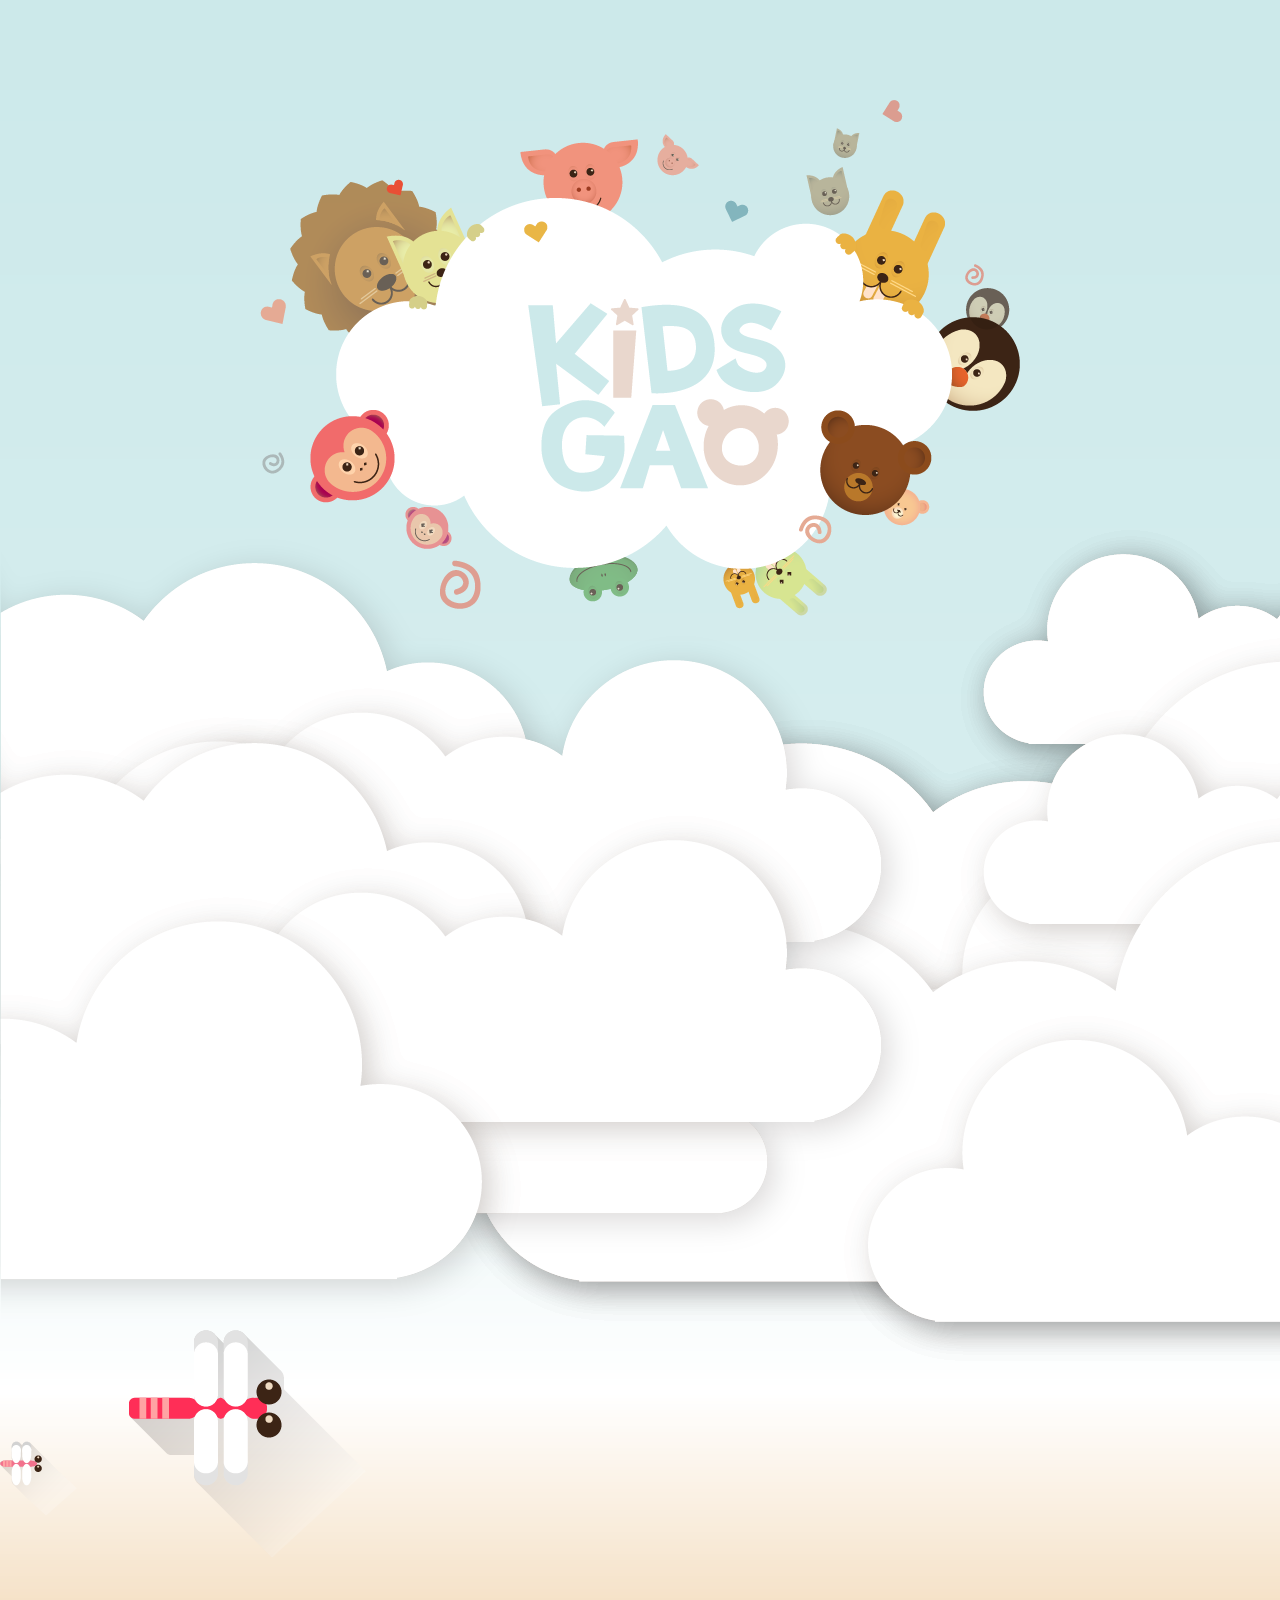
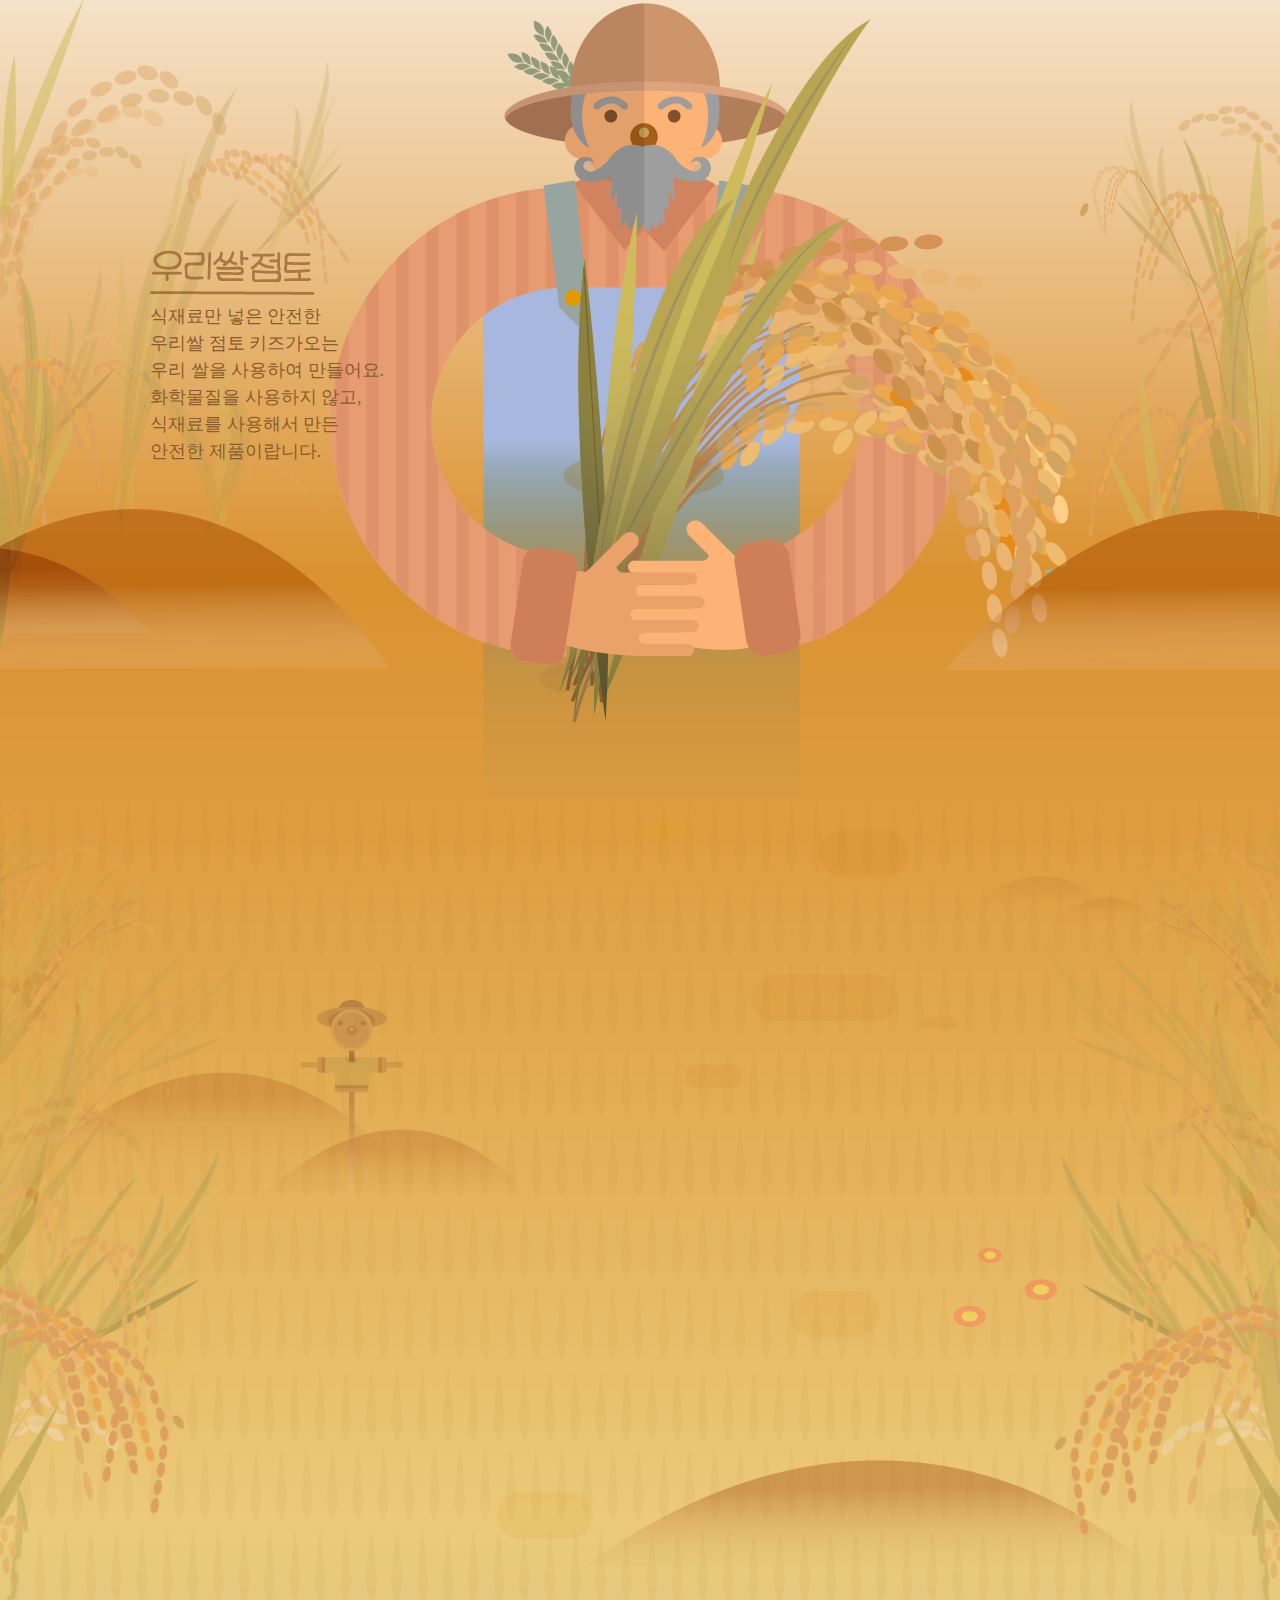
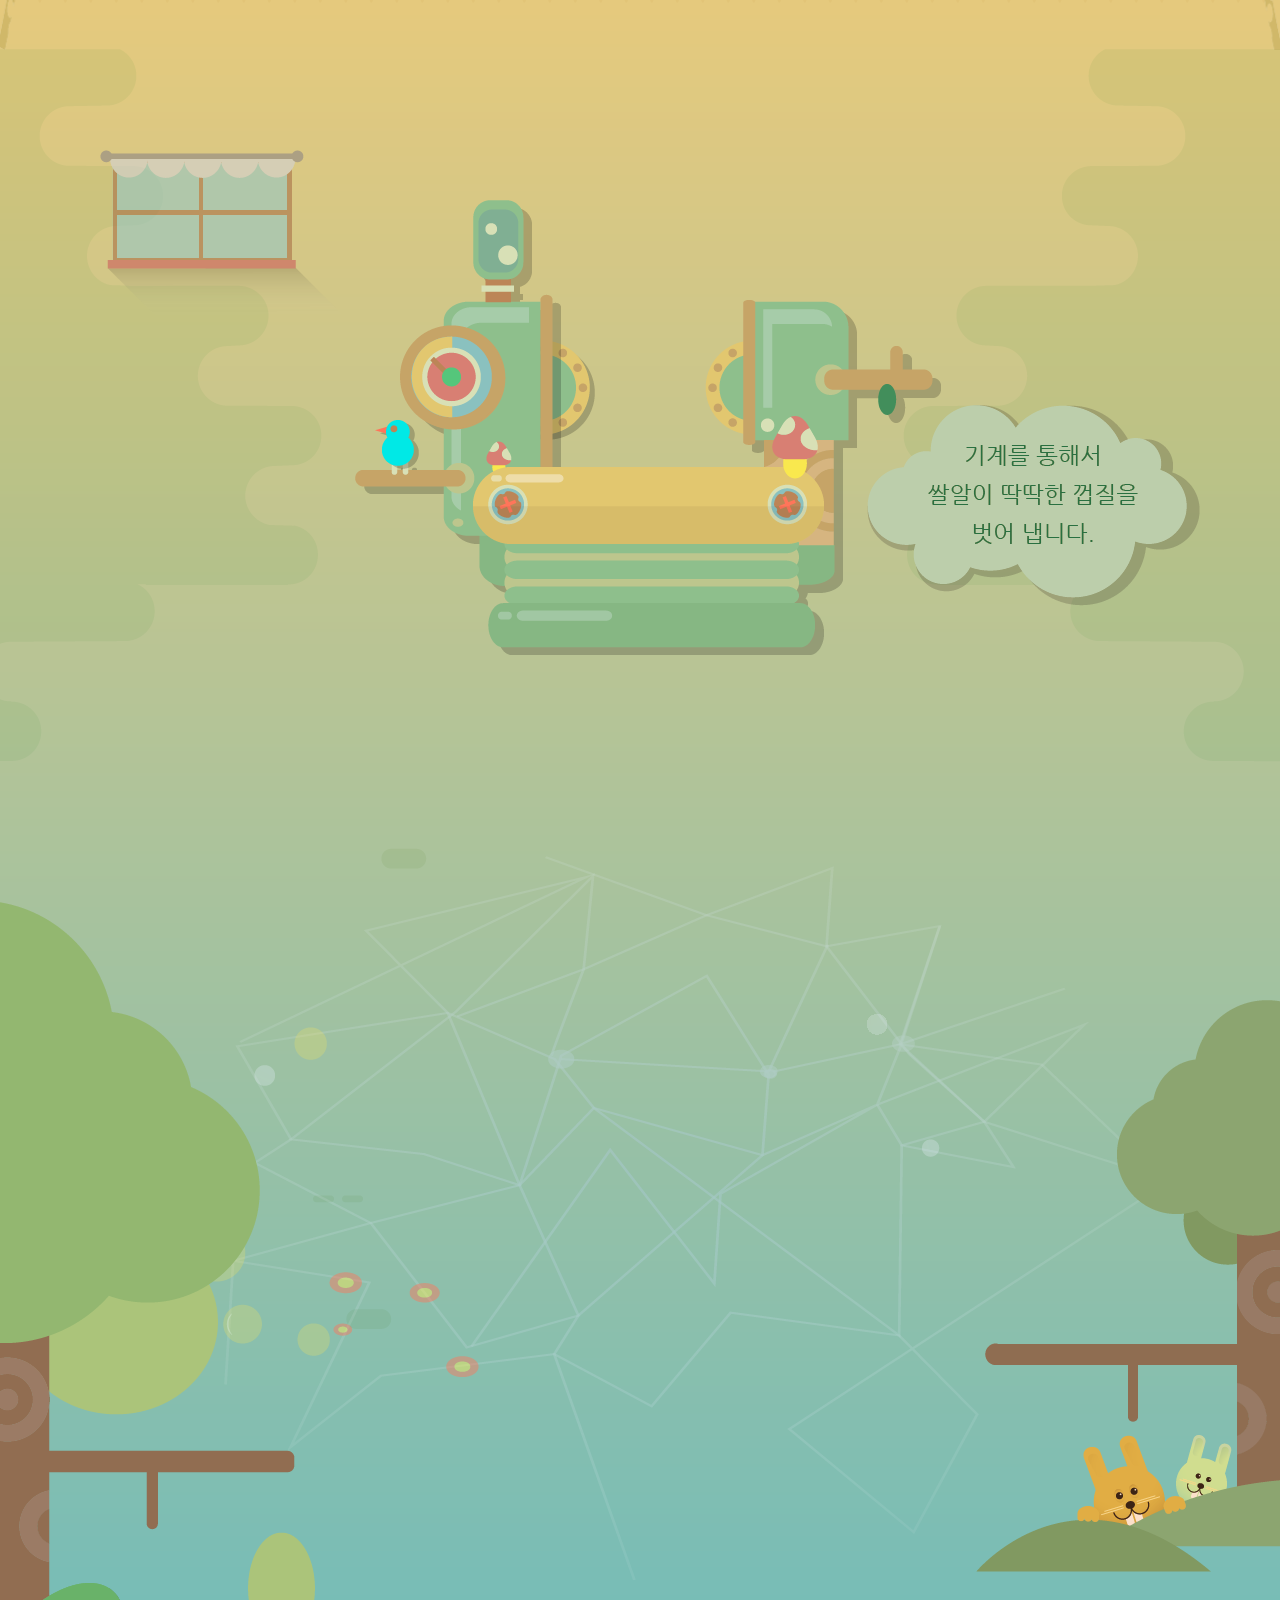
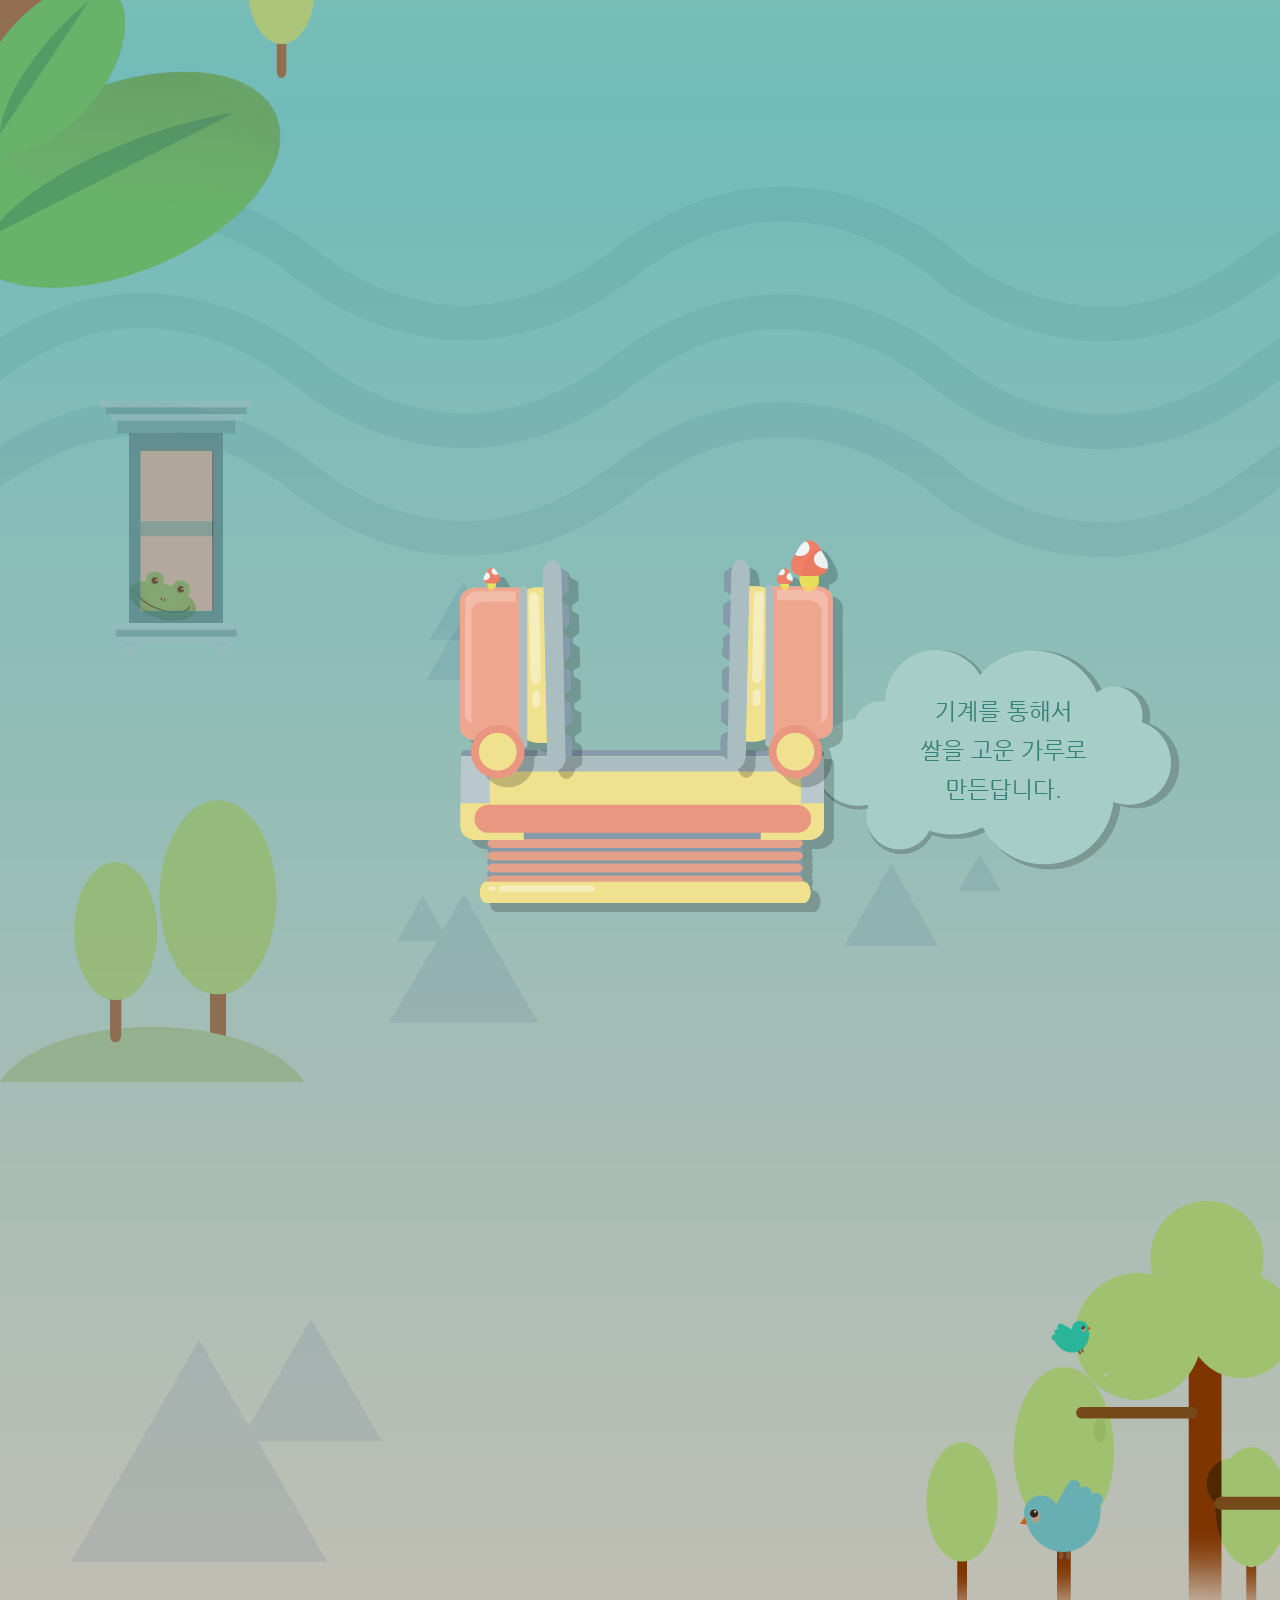
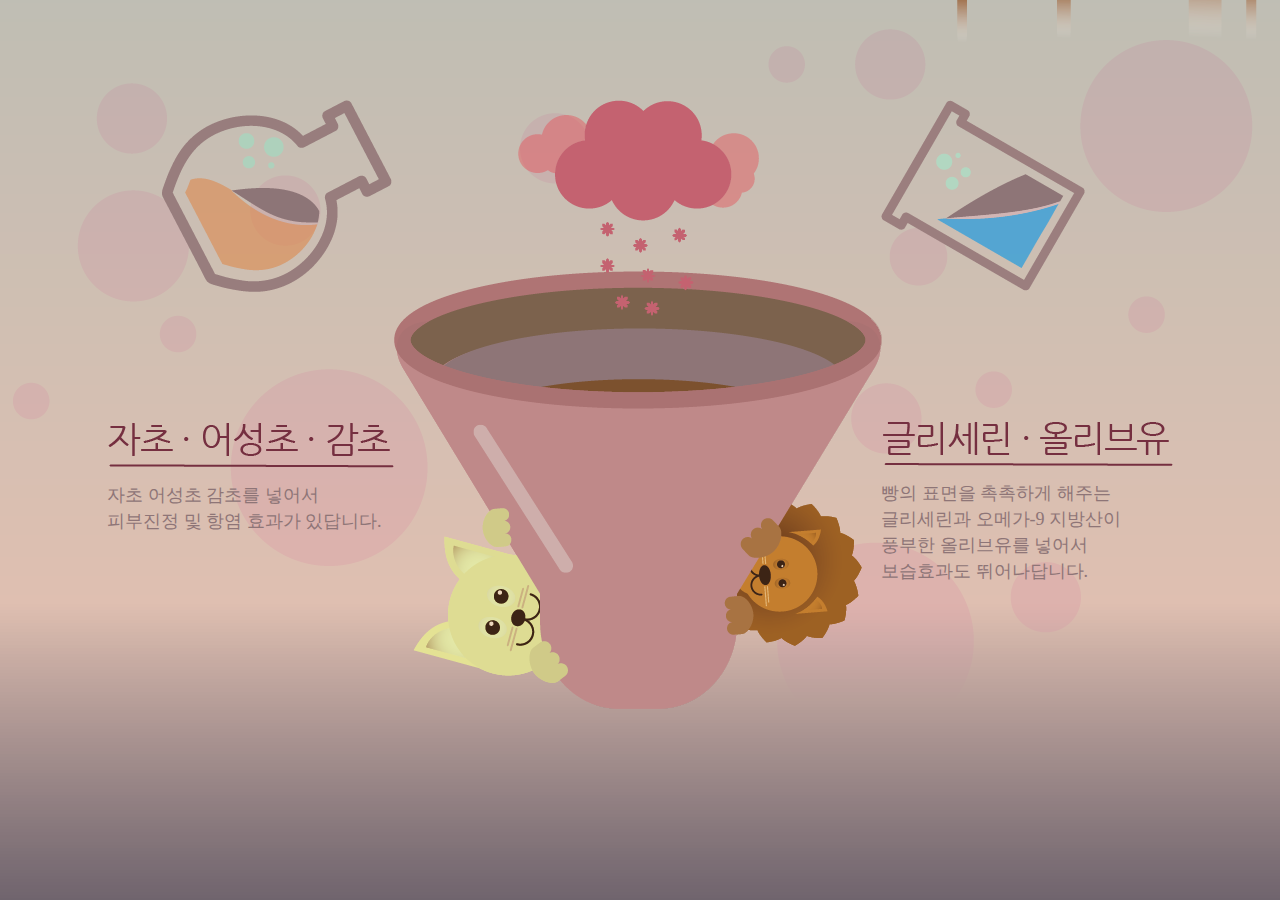
==== KIDSGAO/index.html @ 912b90c6 "science" ====
<!DOCTYPE html>
<html lang="en">
<head>
    <meta charset="UTF-8">
    <meta http-equiv="X-UA-Compatible" content="IE=edge">
    <meta name="viewport" content="width=device-width, initial-scale=1.0">
    <meta name="description" content="우리쌀 점토로 만든 키즈가오 웹 사이트 소개">
    <meta name="keywords" content="키즈가오, 점토, 장난감">
    <meta name="author" content="권예진">
    <title>키즈가오</title>
    <link rel="stylesheet" href="style.css">
</head>
<body>
    <header id="intro">
        <div id="introWrap">    <!--로고와 동물 이미지를 introWrap 서랍으로 묶지 않으면, 로고를 아래로 내려달라는 등의 수정 사항을 할 때 요소들의 위치를 하나하나 조정해야 하는 번거러움이 있음-->
            <div id="logo"></div>
            <div id="lion"></div>
            <div id="rabbit"></div>
            <div id="bear"></div>
            <div id="monkey"></div>
        </div>
        <div id="cloudWrap">
            <div id="cloud1"></div>
            <div id="cloud2"></div>
            <div id="dragonfly"></div>
        </div>
    </header>

    <div id="farm">
        <div id="farm1">
            <div id="leftrice1"></div>
            <div id="farmer"></div>
            <div id="rightrice1"></div>
            <div id="farmspeechWrap">
                <!--
                    이미지는 정보성 이미지와 장식용 이미지로 구분됨
                    웹 접근성을 고려하여 정보성 이미지를 시각장애인에게 전달하려면 img 태그를 사용해야 함
                    (장식용 이미지는 보통 웹 사이트를 꾸미기 위해 사용하므로 background-image 속성 사용)
                    '우리쌀 점토' 이미지는 정보성 이미지이므로 img 태그 사용
                -->
                <img src="./img/farm/farm1/farmspeech.png" alt="우리쌀 점토">
                <p>
                    식재료만 넣은 안전한 <br>
                    우리쌀 점토 키즈가오는 <br>
                    우리 쌀을 사용하여 만들어요. <br>
                    화학물질을 사용하지 않고, <br>
                    식재료를 사용해서 만든 <br>
                    안전한 제품이랍니다.
                </p>
            </div>
        </div>
        <div id="farm2">
            <div id="leftrice2"></div>
            <div id="scarecrow"></div>
            <div id="rightrice2"></div>
        </div>
        <div id="farm3">
            <div id="window"></div>
            <div id="machineWrap">
                <div id="machine1"></div>
                <div id="sawshadow"></div>
                <div id="saw1"></div>
                <div id="saw2"></div>
                <div id="machinebird"></div>
                <div id="second"></div>
            </div>
            <img src="./img/farm/farm3/farm3bubble.png" alt="기계를 통해서 쌀알이 딱딱한 껍질을 벗어 냅니다.">
        </div>
    </div>

    <div id="forest">
        <div id="forest1">
            <div id="lefttree"></div>
            <div id="treeWrap">
                <div id="righttree"></div>
                <div id="rabbit1"></div>
                <div id="rabbit2"></div>
            </div>
        </div>
        <div id="forest2">
            <div id="frog"></div>
            <div id="machineWrap2">
                <div id="machinebottom"></div>
                <div id="machineleft"></div>
                <div id="machineright"></div>
            </div>
            <img src="./img/forest/forest2/forestbubble.png" alt="기계를 통해서 쌀을 고운 가루로 만든답니다.">
            <div id="forest2tree"></div>
        </div>
        <div id="forest3">
            <div id="forest3Wrap">
                <div id="forest3tree"></div>
                <div id="smallbird"></div>
                <div id="bigbird"></div>
            </div>
        </div>
    </div>

    <div id="science">
        <div id="scienceWrap">
            <div id="leftWrap">
                <div id="gly"></div>
                <img src="./img/science/leftTitle.png" alt="자초, 어성초, 감초">
                <p>
                    자초 어성초 감초를 넣어서 <br>
                    피부진정 및 항염 효과가 있답니다.
                </p>
            </div>
            <div id="centerWrap">
                <div id="grape"></div>
                <div id="hopperback"></div>
                <div id="hopperfront"></div>
            </div>
            <div id="rightWrap">
                <div id="water"></div>
                <img src="./img/science/rightTitle.png" alt="글리세린, 올리브유">
                <p>
                    빵의 표면을 촉촉하게 해주는 <br>
                    글리세린과 오메가-9 지방산이 <br>
                    풍부한 올리브유를 넣어서 <br>
                    보습효과도 뛰어나답니다.
                </p>
            </div>
        </div>
    </div>

    <div id="oneday">
        <div id="night1"></div>
        <div id="night2"></div>
        <div id="morning"></div>
    </div>

    <div id="kitchen"></div>

    <div id="color">
        <div id="color1"></div>
        <div id="color2"></div>
        <div id="color3"></div>
    </div>
</body>
</html>
---- KIDSGAO/style.css ----
/********************
*** Default ***
*******************/

/* <html>, <body>, <hn>, <p> 태그는 margin과 padding 속성이 기본값으로 적용된 상태이므로 속성값을 0으로 초기화하는 작업을 해야 함 */
/* <html>, <body>, <hn>, <p> 태그 안에 있는 margin과 padding 속성을 초기화 */
html, body, h1, h2, h3, h4, h5, h6, p {
    margin: 0;
    padding: 0;
}

/* 콘텐츠를 브라우저 창 밖에 배치하면 브라우저에 가로 스크롤이 생기기 때문에,
    브라우저 영역을 벗어난 콘텐츠를 감추고 가로 스크롤도 나타나지 않게 하려면 <body> 태그에 overflow-x: hidden;을 꼭 입력해야 함. */
/* 브라우저 x축을 벗어나는 모든 요소를 감추기 위해 overflow-x: hidden을 적용 */
body {
    overflow-x:hidden; /* 브라우저 창의 너비를 벗어나는 모든 콘텐츠 감춤 */
}

/* <button> 태그의 CSS 기본 속성값은 검은색 테두리와 회색 배경이므로,
     테두리를 제거하는 border: none;과 배경색을 투명하게 하는 background-color: transparent;을 적용 */
/* <button> 태그의 CSS 속성을 초기화 */
button {
    border: none;
    background-color: transparent;
}

/********************
*** Intro ***
*******************/
#intro{
    width:100%;
    height:1600px;  /* intro_bg.png의 높이가 1600px임 */
    background-image:url(./img/intro/intro_bg.png);
}

#intro #introWrap{
    /* 1. x축 중앙 정렬 작업을 할 때 사용되는 left 속성을 사용하기 위해
       2. 로고와 동물 이미지를 안전하게 배치하기 위해 (로고와 동물 이미지에 absolute 속성을 사용하려면 부모에 relative 속성값을 입력하는 것이 좋음)
       position:relative 속성 사용 */
    position:relative;  /*introWrap 서랍장을 2차원과 3차원 특징으로 변경 */

    /* logo.png의 width와 height 사용 */
    width:760px;
    height:516px;

    /* x축 중앙 정렬 */
    left:50%;   /*introWrap 서랍장 왼쪽면이 50% 지점으로 이동 */
    margin-left:-380px; /* introWrap 서랍장의 width:760px의 절반 값인 380px을 음수로 적용 (왼쪽으로 380px 이동) */
    
    /* introWrap 서랍장을 아래로 내림 */
    top:100px;  /* 마진 병합이 일어나지 않도록 하되, 다른 콘텐츠의 위치에도 영향을 끼치지 않으면서, introWrap 서랍장만 아래로 옮길 수 있음 */
                /* top 속성은 3차원 특징을 가진 position의 속성값인 relative, absolute, fixed에서만 사용 가능 */
        /* margin-top 속성을 사용하면 마진 병합 현상이 발생하여, intro의 배경이 아닌, 흰색 배경이 보이게 됨 */
        /* padding-top 속성을 사용하면 introWrap 서랍장이 아래로 내려오긴 하지만, intro 공간의 높이가 1600px + 100px = 1700px로 바뀜 */
}

/* 로고와 동물 이미지는 absolute 속성값을 사용하여 z-index 속성 적용 예정 */
/* absolute 속성을 안전하게 사용하려면 부모에 relative 속성값을 입력하는 것이 좋음 */
#intro #introWrap #logo{
    position:absolute;
    width:760px;
    height:516px;
    background-image:url(./img/intro/logo.png);
    z-index:100;
}
#intro #introWrap #lion{
    position:absolute;
    width:161px;
    height:161px;
    background-image:url(./img/intro/lion.png);
    margin:80px 0px 0px 30px;
}
#intro #introWrap #rabbit{
    position:absolute;
    width:105px;
    height:129px;
    background-image:url(./img/intro/rabbit.png);
    margin:90px 0px 0px 580px;
}
#intro #introWrap #bear{
    position:absolute;
    width:112px;
    height:105px;
    background-image:url(./img/intro/bear.png);
    margin:310px 0px 0px 560px;
    z-index:200;
}
#intro #introWrap #monkey{
    position:absolute;
    width:85px;
    height:93px;
    background-image:url(./img/intro/monkey.png);
    margin:310px 0px 0px 50px;
    z-index:200;
}

#intro #cloudWap{
    position:relative;
    width:100%;
    height:1050px;
}
#intro #cloudWrap #cloud1{  /* 왼쪽 끝 정렬 방법 : absolute, left:0 */
    position:absolute;
    width:934px;
    height:816px;
    background-image:url(./img/intro/cloud1.png);
    left:0;
    z-index:2;
}
#intro #cloudWrap #cloud2{  /* 오른쪽 끝 정렬 방법 : absolute, right:0 */
    position:absolute;
    width:843px;
    height:858px;
    background-image:url(./img/intro/cloud2.png);
    right:0;
    z-index:1;
}
#intro #cloudWrap #dragonfly{
    position:absolute;
    width:366px;
    height:228px;
    background-image:url(./img/intro/dragonfly.png);
    top:1330px;
}

/********************
*** Farm ***
*******************/
#farm #farm1{
    position:relative;
    width:100%;
    height:800px;
    background-image:url(./img/farm/farm1/farm1_bg.png);
}
#farm #farm1 #leftrice1{
    position:absolute;
    width:390px;
    height:670px;
    background-image:url(./img/farm/farm1/leftrice.png);
    left:0;
}
#farm #farm1 #farmer{
    position:absolute;
    width:747px;
    height:1078px;
    background-image:url(./img/farm/farm1/farmer.png);
    left:50%;
    margin-left:-310px;
}
#farm #farm1 #rightrice1{
    position:absolute;
    width:335px;
    height:570px;
    background-image:url(./img/farm/farm1/rightrice.png);
    right:0;
    margin-top:100px;
}
#farm #farm1 #farmspeechWrap{
    position:relative;
    top:250px;
    left:150px;
    color:#895C2F;
    font-size:18px;
    line-height:27px;
}

#farm #farm2{
    position:relative;
    width:100%;
    height:850px;
    background-image:url(./img/farm/farm2/farm2_bg.png);
}
#farm #farm2 #leftrice2{
    position:absolute;
    width:250px;
    height:850px;
    background-image:url(./img/farm/farm2/leftrice2.png);
    left:0;
}
#farm #farm2 #scarecrow{
    position:absolute;
    width:103px;
    height:206px;
    background-image:url(./img/farm/farm2/scarecrow.png);
    margin:200px 0px 0px 300px;
}
#farm #farm2 #rightrice2{
    position:absolute;
    width:236px;
    height:850px;
    background-image:url(./img/farm/farm2/rightrice2.png);
    right:0px;
}

#farm #farm3{
    position:relative;
    width:100%;
    height:850px;
    background-image:url(./img/farm/farm3/farm3_bg.png);
}
#farm #farm3 #window{
    position:absolute;
    width:247px;
    height:169px;
    background-image:url(./img/farm/farm3/window.png);
    margin:100px 0px 0px 100px;
}
#farm #farm3 #machineWrap{
    position:relative;
    width:600px;
    height:455px;
    top:150px;
    left:50%;
    margin-left:-285px;
}
#farm #farm3 #machineWrap #machine1{
    position:absolute;
    width:586px;
    height:455px;
    background-image:url(./img/farm/farm3/machine1.png);
    z-index:900;
}
#farm #farm3 #machineWrap #sawshadow{
    position:absolute;
    width:95px;
    height:95px;
    background-image:url(./img/farm/farm3/sawshadow.png);
    margin:145px 0px 0px 145px;
}
#farm #farm3 #machineWrap #saw1, #saw2{
    position:absolute;
    width:95px;
    height:95px;
    background-image:url(./img/farm/farm3/saw.png);
}
#farm #farm3 #machineWrap #saw1{
    margin:140px 0px 0px 140px;
}
#farm #farm3 #machineWrap #saw2{
    margin:140px 0px 0px 350px;
}
#farm #farm3 #machineWrap #second{
    position:absolute;
    width:103px;
    height:104px;
    background-image:url(./img/farm/farm3/second.png);
    margin:125px 0px 0px 45px;
    z-index:999;
}
#farm #farm3 #machineWrap #machinebird{
    position:absolute;
    width:44px;
    height:49px;
    background-image:url(./img/farm/farm3/machinebird.png);
    margin:220px 0px 0px 20px;
    z-index:999;
}
#farm #farm3 img{
    position:relative;
    float:right;
    top:-100px;
    margin-right:80px;
}

/********************
*** Forest ***
*******************/
#forest #forest1{
    position:relative;
    width:100%;
    height:1050px;
    background-image:url(./img/forest/forest1/forest1_bg.png);
}
#forest #forest1 #lefttree{
    position:absolute;
    width:332px;
    height:990px;
    background-image:url(./img/forest/forest1/lefttree.png);
    left:0;
}
#forest #forest1 #treeWrap{
    position:relative;
    width:304px;
    height:572px;
    top:100px;
    float:right;
}
#forest #forest1 #treeWrap #righttree{
    position:absolute;
    width:304px;
    height:572px;
    background-image:url(./img/forest/forest1/righttree.png);
    z-index:100;
}
#forest #forest1 #treeWrap #rabbit1{
    position:absolute;
    width:82px;
    height:103px;
    background-image:url(./img/forest/forest1/rabbit1.png);
    margin:435px 0px 0px 107px;
    z-index:50;
}
#forest #forest1 #treeWrap #rabbit2{
    position:absolute;
    width:56px;
    height:75px;
    background-image:url(./img/forest/forest1/rabbit2.png);
    margin:435px 0px 0px 200px;
    z-index:25;
}

#forest #forest2{
    position:relative;
    width:100%;
    height:750px;
    background-image:url(./img/forest/forest2/forest2_bg.png);
}
#forest #forest2 #frog{
    position:absolute;
    width:153px;
    height:257px;
    background-image:url(./img/forest/forest2/frog.png);
    margin:50px 0px 0px 100px;
}
#forest #forest2 #machineWrap2{
    position:relative;
    width:400px;
    height:400px;
    top:180px;
    left:50%;
    margin-left:-180px;
}
#forest #forest2 #machineWrap2 #machinebottom{
    position:absolute;
    width:374px;
    height:162px;
    background-image:url(./img/forest/forest2/machinebottom.png);
    margin-top:220px;
    z-index:200;
}
#forest #forest2 #machineWrap2 #machineleft{
    position:absolute;
    width:123px;
    height:228px;
    background-image:url(./img/forest/forest2/machineleft.png);
    margin-top:30px;
    z-index:300;
}
#forest #forest2 #machineWrap2 #machineright{
    position:absolute;
    width:123px;
    height:248px;
    background-image:url(./img/forest/forest2/machineright.png);
    margin:10px 0px 0px 260px;
    z-index:300;
}
#forest #forest2 img{
    position:relative;
    top:-100px;
    float:right;
    margin-right:100px;
}
#forest #forest2 #forest2tree{
    position:relative;
    width:304px;
    height:282px;
    background-image:url(./img/forest/forest2/forest2tree.png);
    top:50px;
    float:left;
}

#forest #forest3{
    position:relative;
    width:100%;
    height:600px;
    background-image:url(./img/forest/forest3/forest3_bg.png);
}
#forest #forest3 #forest3Wrap{
    position:relative;
    width:354px;
    height:471px;
    top:100px;
    float:right;
}
#forest #forest3 #forest3Wrap #forest3tree{
    position:absolute;
    width:354px;
    height:471px;
    background-image:url(./img/forest/forest3/forest3tree.png);
}
#forest #forest3 #forest3Wrap #smallbird{
    position:absolute;
    width:40px;
    height:35px;
    background-image:url(./img/forest/forest3/bird_sm.png);
    margin:120px 0px 0px 125px;
}
#forest #forest3 #forest3Wrap #bigbird{
    position:absolute;
    width:83px;
    height:80px;
    background-image:url(./img/forest/forest3/bird_big.png);
    margin:280px 0px 0px 94px;
}

/********************
*** Science ***
*******************/
#science{
    position:relative;
    width:100%;
    height:800px;
    background-image:url(./img/science/science_bg.png);
}
#science #scienceWrap{
    position:relative;
    width:1066px;
    height:611px;
    left:50%;
    margin-left:-533px;
}

#science #scienceWrap #leftWrap{
    float:left;
}
#science #scienceWrap #leftWrap #gly{
    width:230px;
    height:192px;
    background-image:url(./img/science/gly.png);
    margin:0px 0px 130px 55px;
}
#science #scienceWrap #leftWrap p{
    color:#8E7577;
    font-size:18px;
    line-height:26px;
    padding-top:10px;
}

#science #scienceWrap #centerWrap{
    float:left; /* 중앙 서랍장을 왼쪽 서랍장 옆에 배치 */
}
#science #scienceWrap #centerWrap #grape{
    position:relative;
    width:241px;
    height:216px;
    background-image:url(./img/science/grape.png);
    left:50%;
    margin-left:-120px;
    z-index:100;
}
#science #scienceWrap #centerWrap #hopperback{
    position:absolute;  /* hopperback 영역이 hopperfront 영역 뒤에 배치되도록 hopperback 영역은 absolute, hopperfront 영역은 relative 속성값 적용 */
    width:488px;
    height:438px;
    background-image:url(./img/science/hopperback.png);
    margin-top:-45px;
}
#science #scienceWrap #centerWrap #hopperfront{
    position:relative;
    width:485px;
    height:390px;
    background-image:url(./img/science/hopperfront.png);
    margin-top:5px;
    margin-left:2px;
}

#science #scienceWrap #rightWrap{
    float:right;
}
#science #scienceWrap #rightWrap #water{
    width:204px;
    height:191px;
    background-image:url(./img/science/water.png);
    margin-bottom:130px;
}
#science #scienceWrap #rightWrap p{
    color:#8E7577;
    font-size:18px;
    line-height:26px;
    padding-top:10px;
}
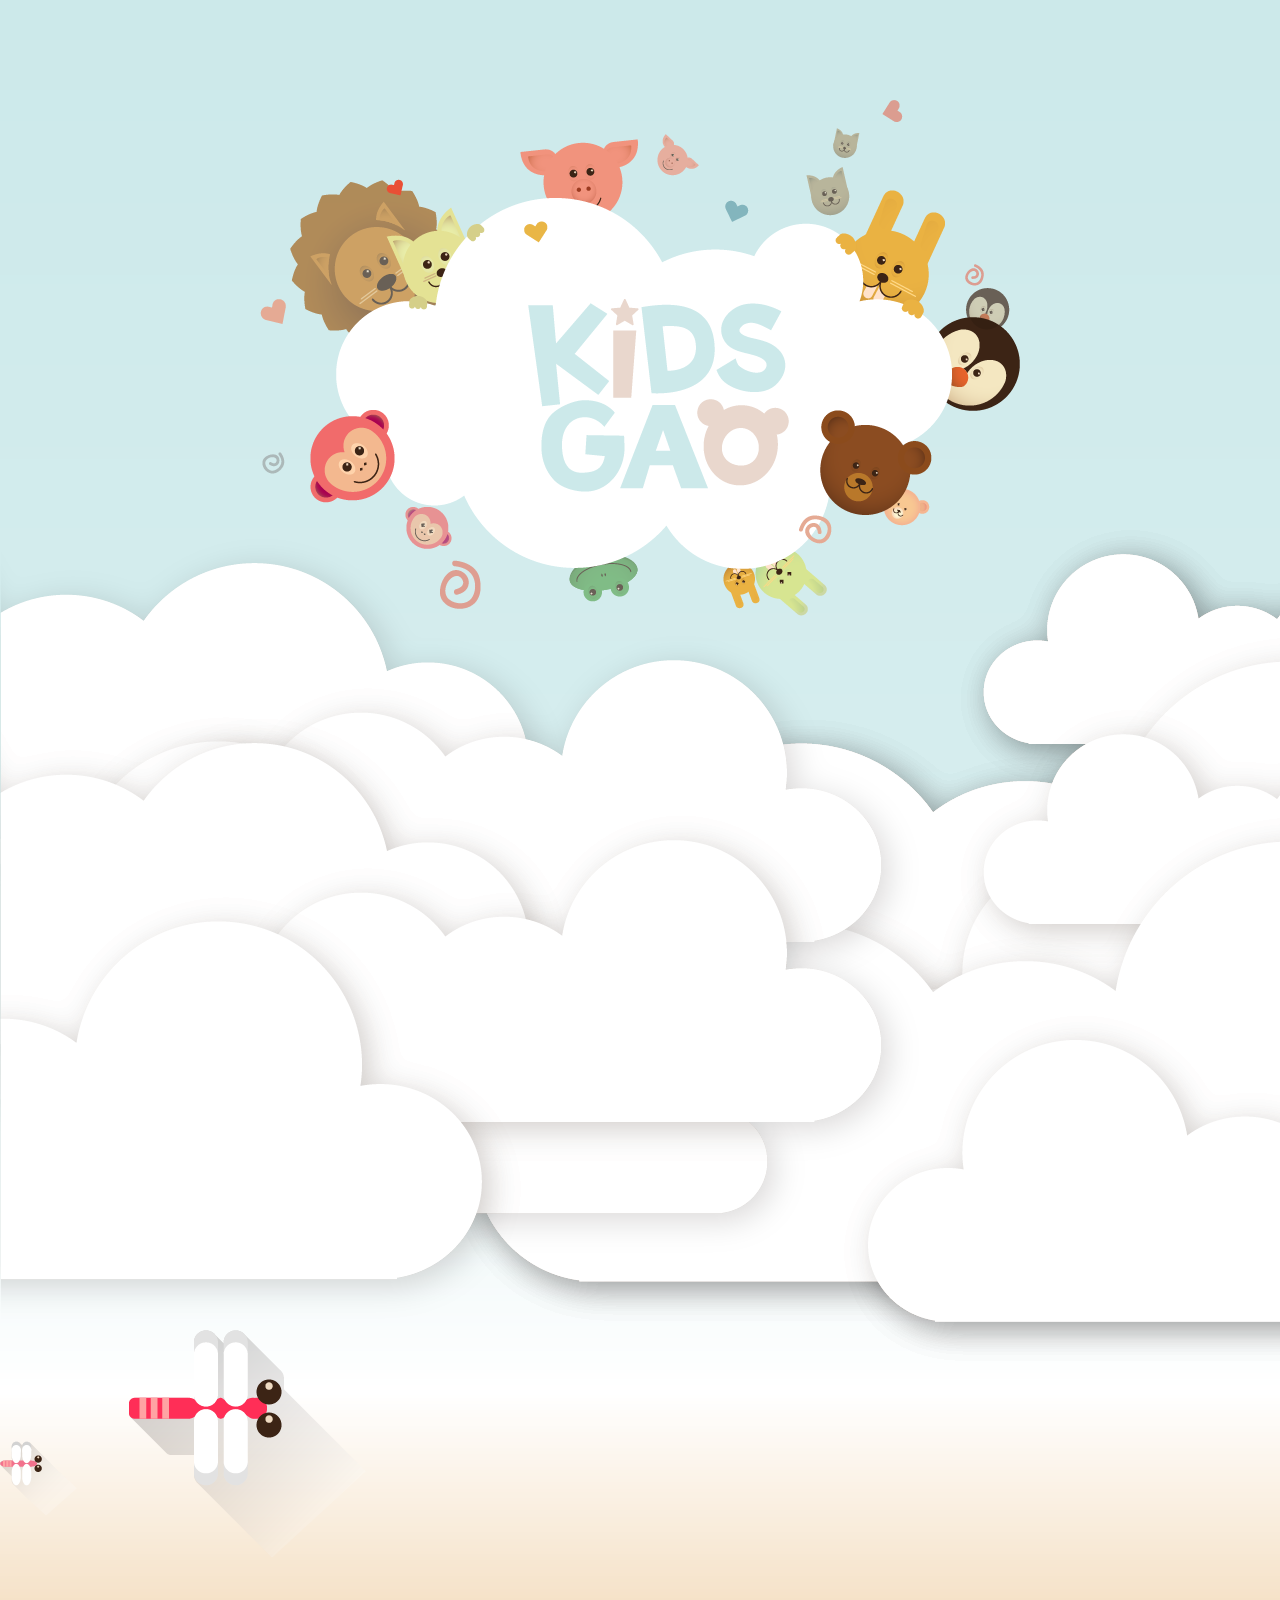
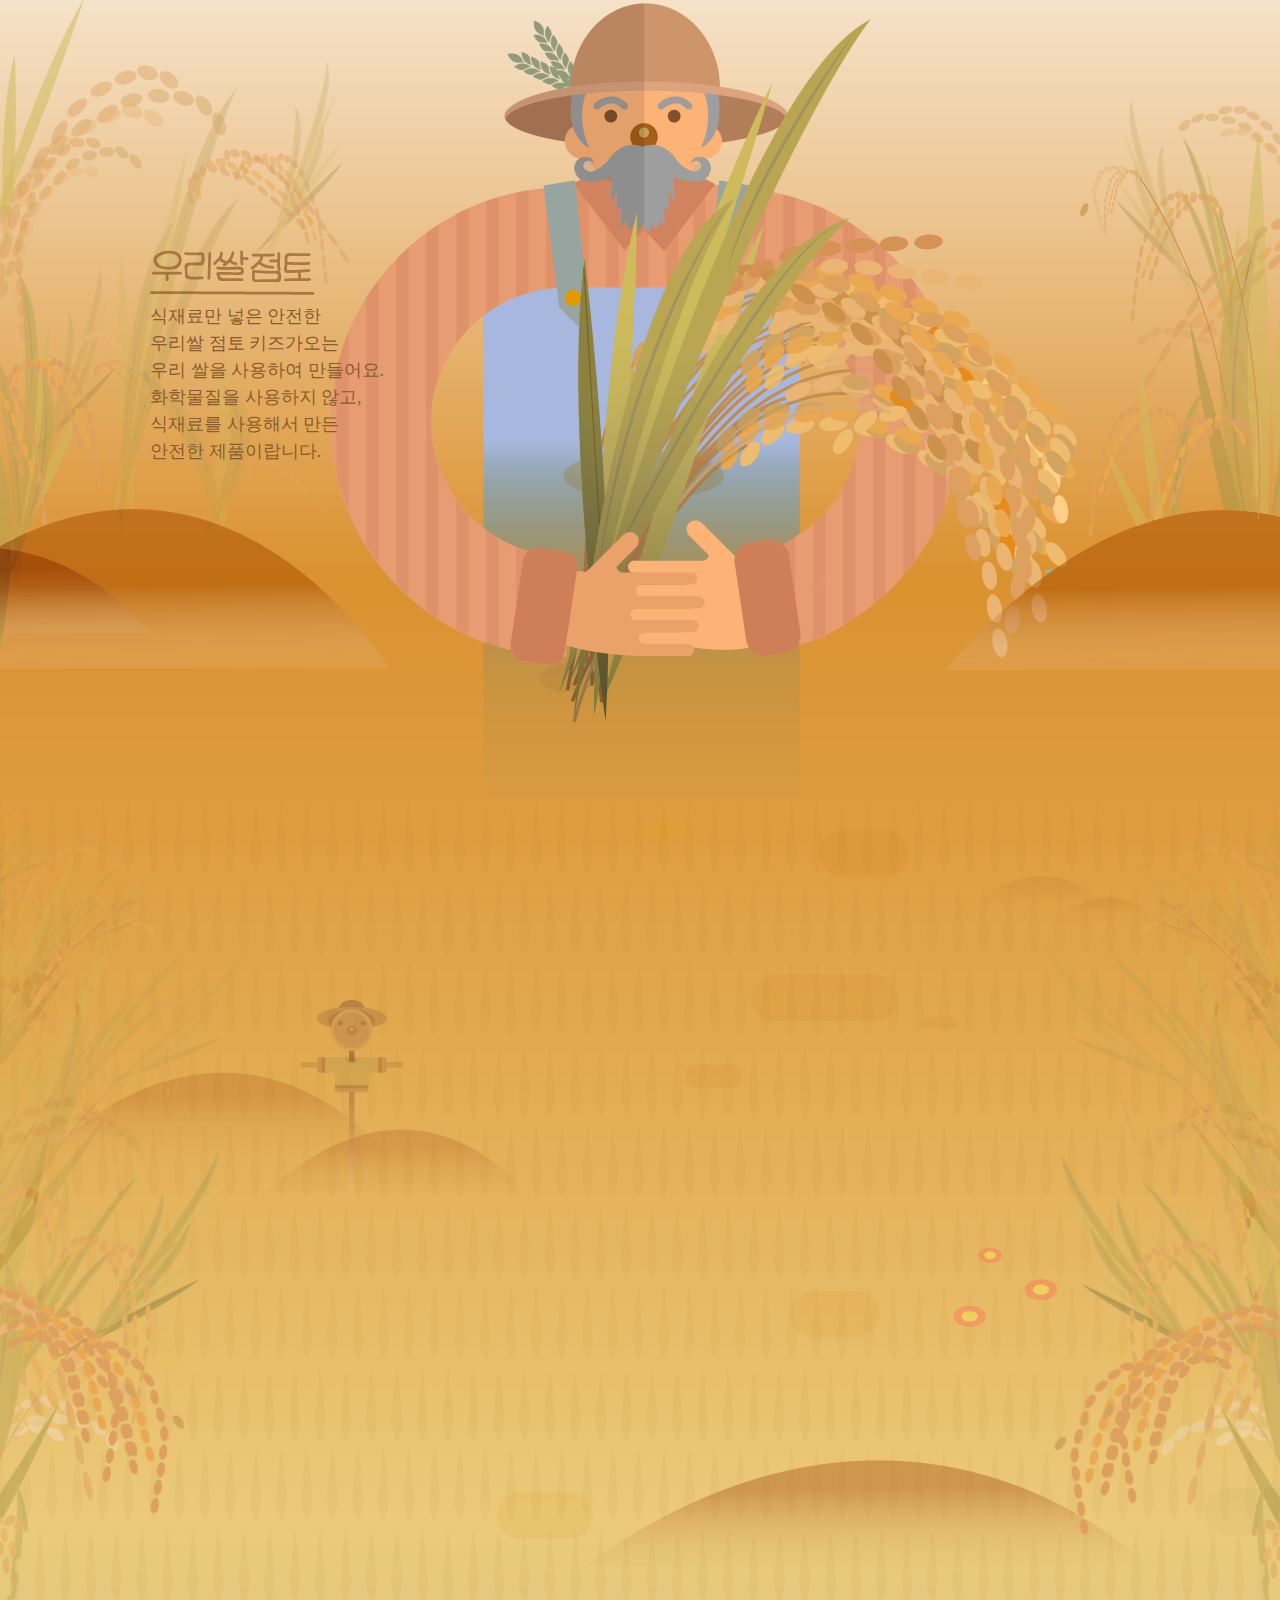
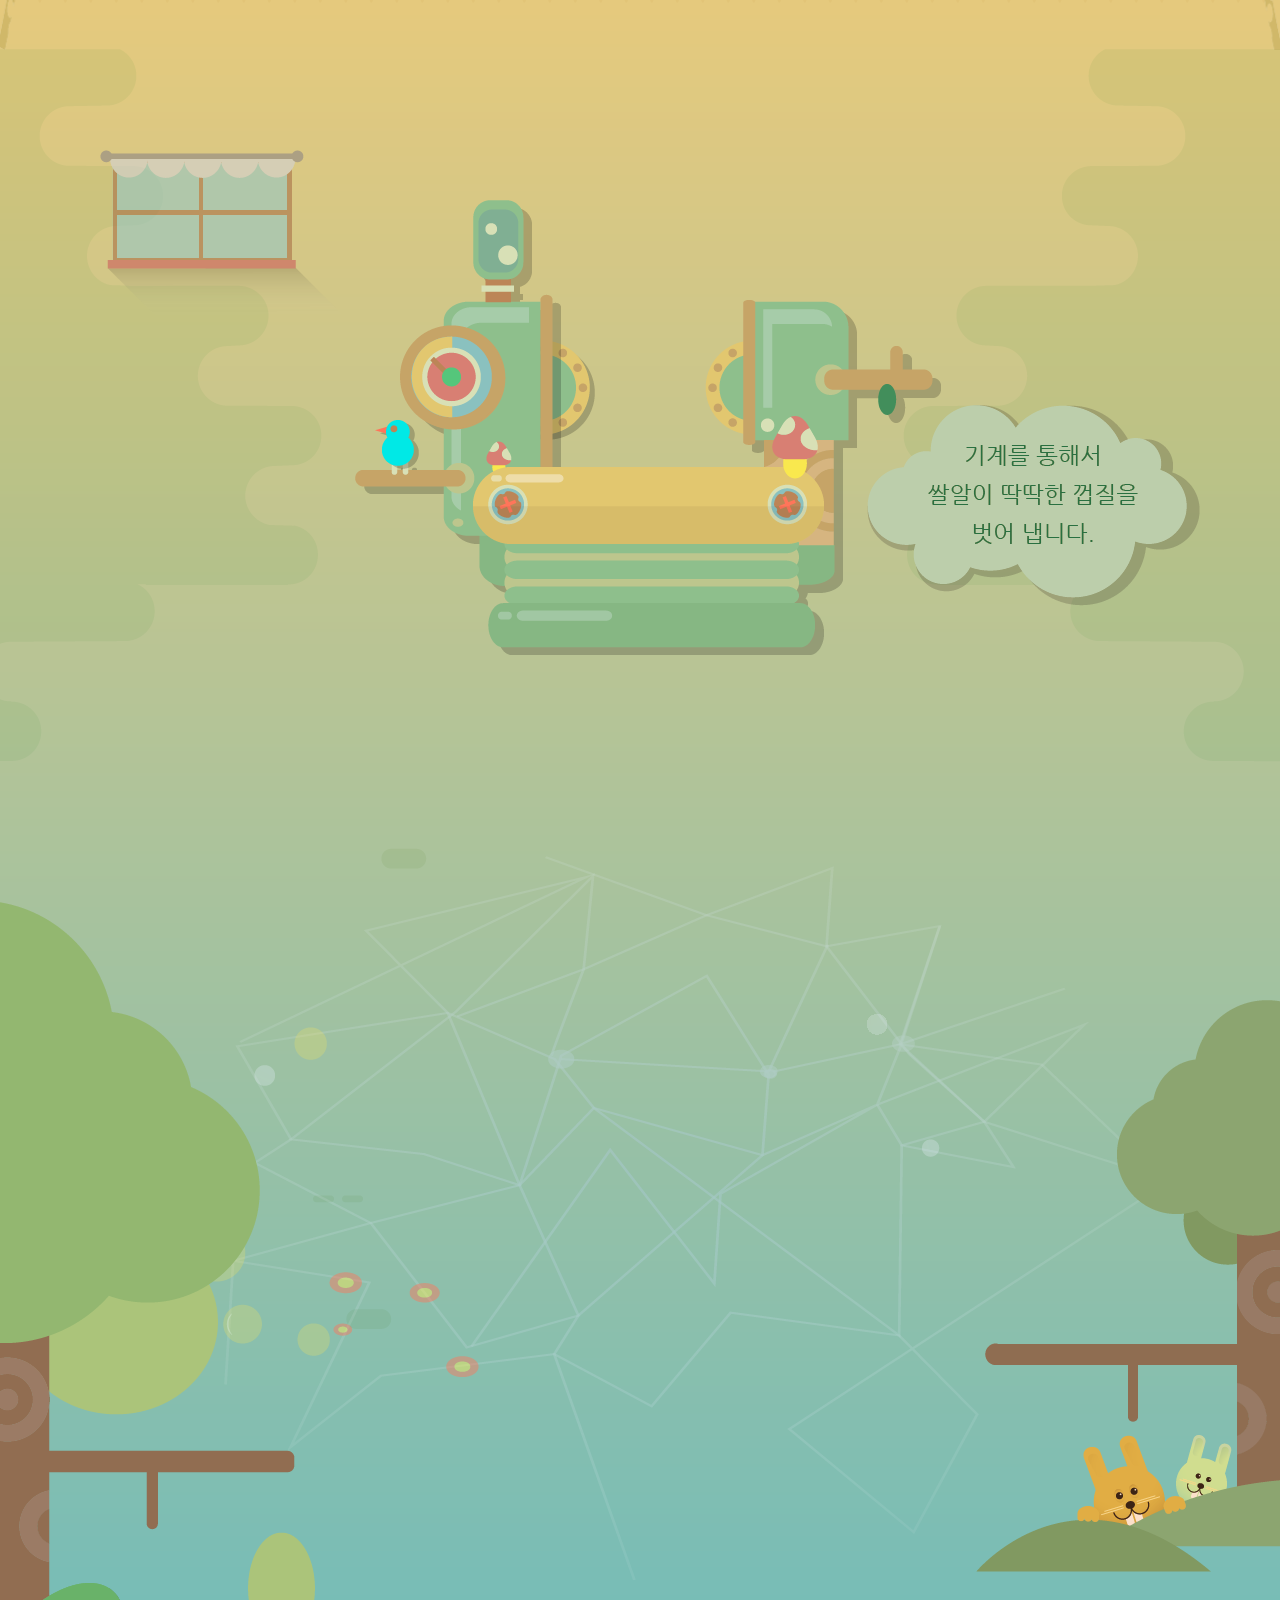
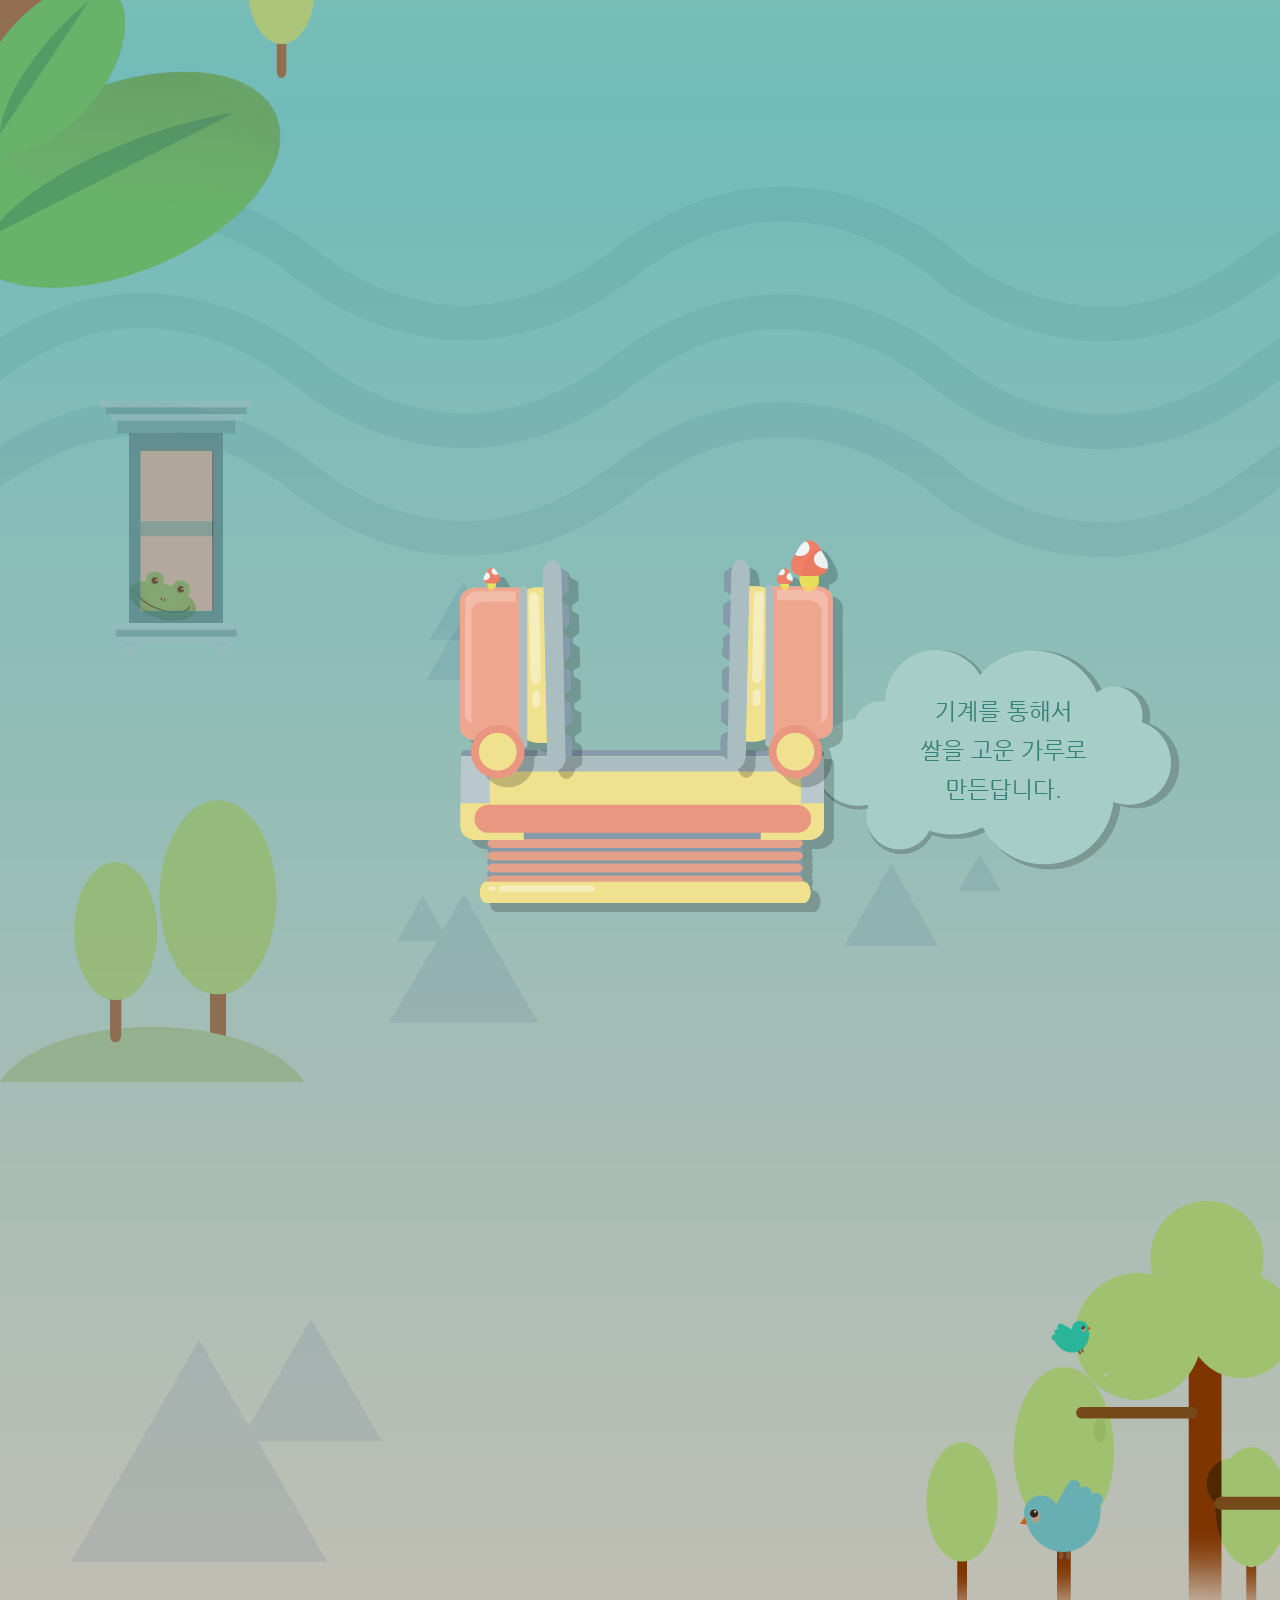
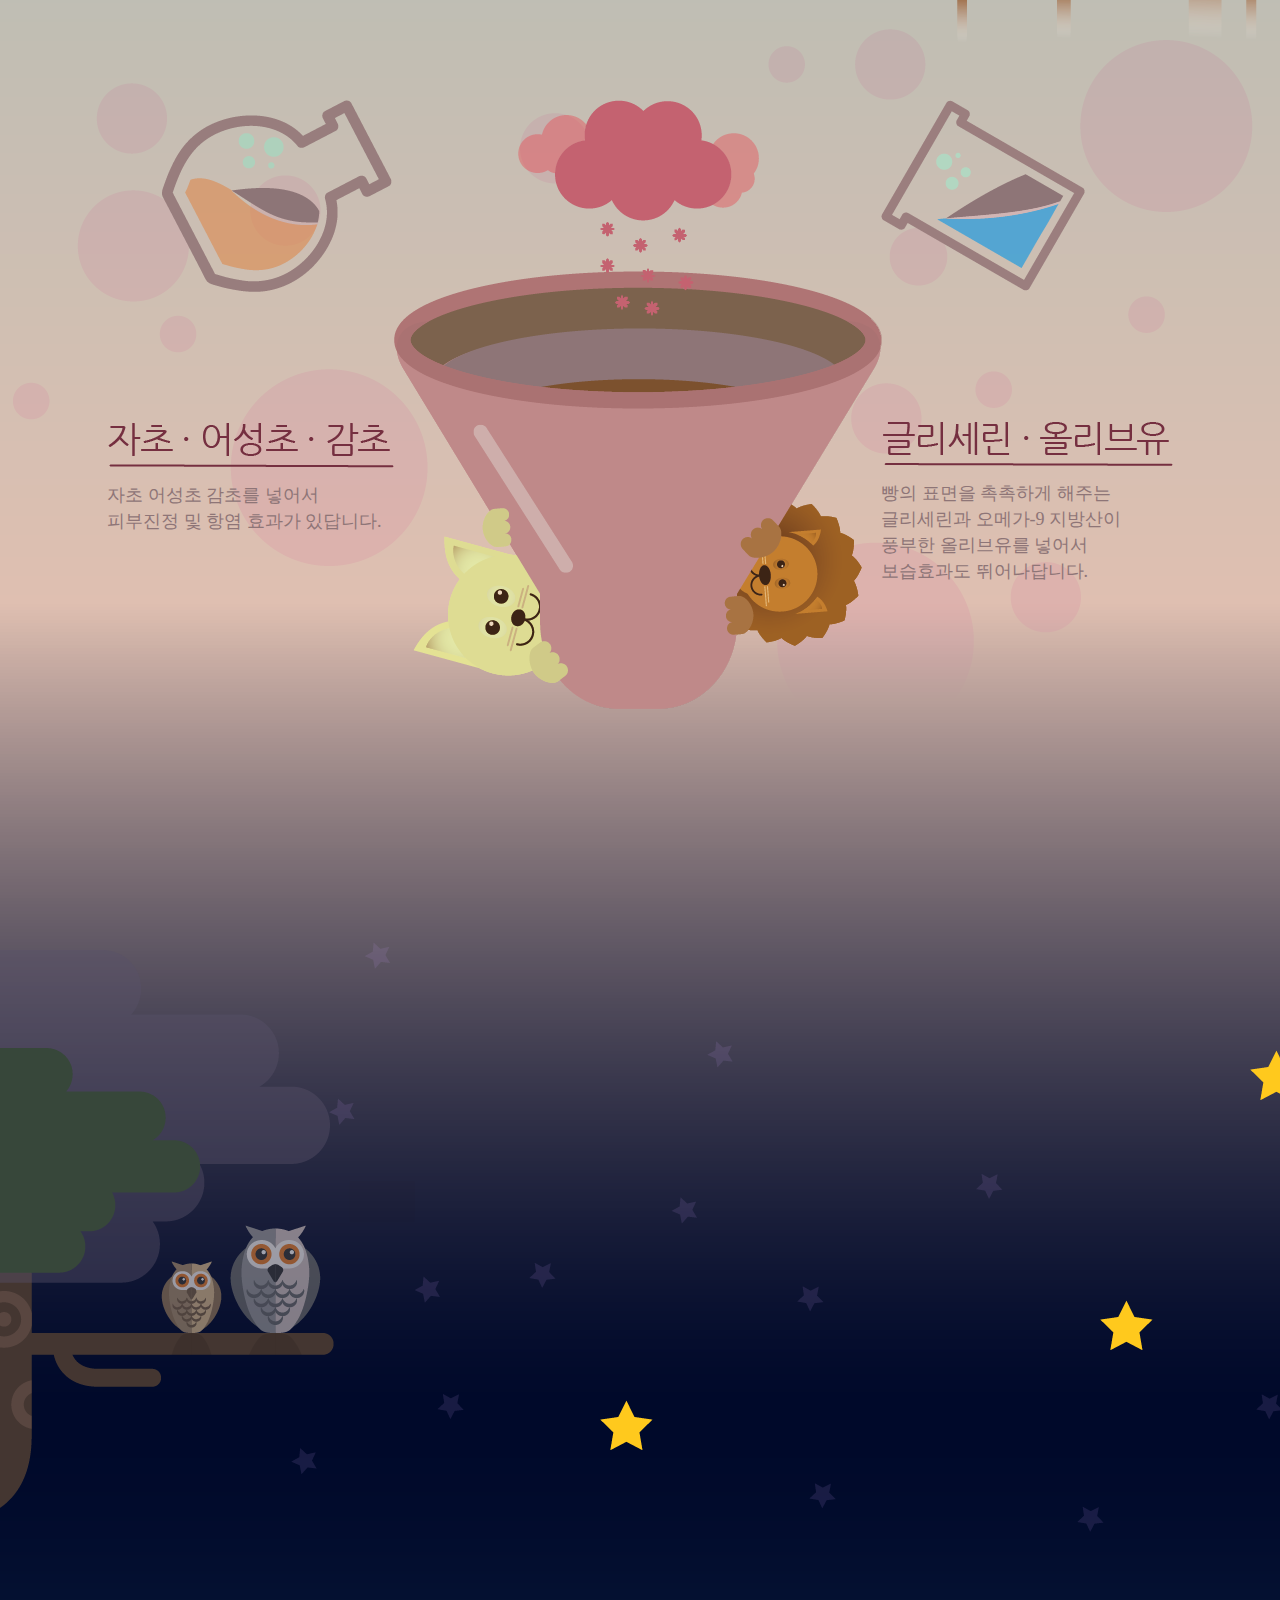
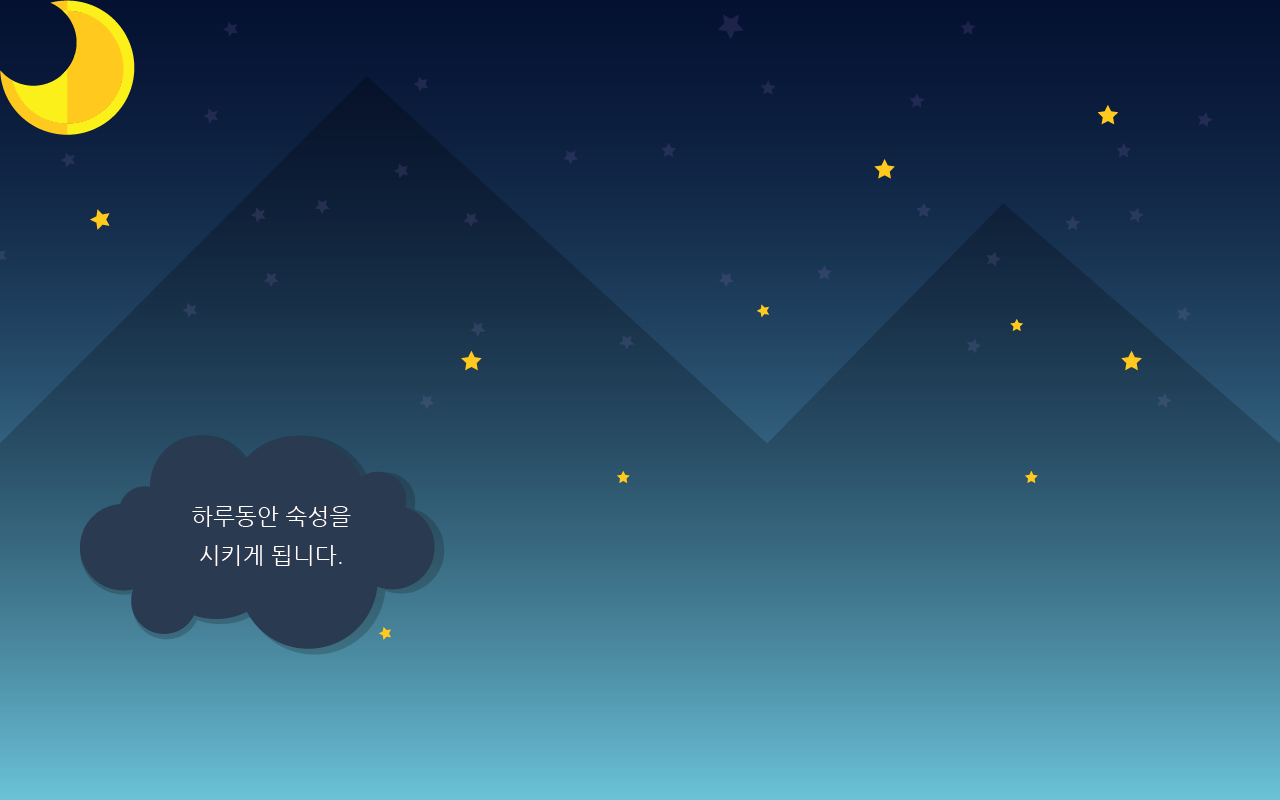
==== commit 64cda1f8: "night2" ====
--- a/KIDSGAO/index.html
+++ b/KIDSGAO/index.html
@@ -125,8 +125,19 @@
     </div>
 
     <div id="oneday">
-        <div id="night1"></div>
-        <div id="night2"></div>
+        <div id="night1">
+            <div id="owl"></div>
+            <div id="starWrap">
+                <div id="star1"></div>
+                <div id="star2"></div>
+                <div id="star3"></div>
+            </div>
+        </div>
+        <div id="night2">
+            <div id="moon"></div>
+            <img src="./img/oneday/night2/night2bubble.png" alt="하루동안 숙성을 시키게 됩니다">
+            <div id="moontree"></div>
+        </div>
         <div id="morning"></div>
     </div>
 
--- a/KIDSGAO/style.css
+++ b/KIDSGAO/style.css
@@ -478,4 +478,67 @@
     font-size:18px;
     line-height:26px;
     padding-top:10px;
+}
+
+/********************
+*** Oneday ***
+*******************/
+#oneday #night1{
+    position:relative;
+    width:100%;
+    height:700px;
+    background-image:url(./img/oneday/night1/night1_bg.png);
+}
+#oneday #night1 #owl{
+    position:absolute;
+    width:334px;
+    height:571px;
+    background-image:url(./img/oneday/night1/owl.png);
+    margin-top:50px;
+}
+#oneday #night1 #starWrap{
+    position:relative;
+    width:750px;
+    height:400px;
+    top:150px;
+    margin-left:600px;
+}
+#oneday #night1 #starWrap #star1, #star2, #star3{
+    position:absolute;
+    width:53px;
+    height:50px;
+    background-image:url(./img/oneday/night1/star1.png);
+}
+#oneday #night1 #starWrap #star1{
+    margin-top:350px;
+}
+#oneday #night1 #starWrap #star2{
+    margin-left:650px;
+}
+#oneday #night1 #starWrap #star3{
+    margin:250px 0px 0px 500px;
+}
+
+#oneday #night2{
+    position:relative;
+    width:100%;
+    height:800px;
+    background-image:url(./img/oneday/night2/night2_bg.png);
+}
+#oneday #night2 #moon{
+    width:135px;
+    height:135px;
+    background-image:url(./img/oneday/night2/moon.png);
+}
+#oneday #night2 img{
+    position:absolute;
+    margin:300px 0px 0px 80px;
+}
+#oneday #night #moontree{
+    position:absolute;
+    width:243px;
+    height:588px;
+    background-image:url(./img/oneday/night2/moontree.png);
+    right:0;
+    bottom:0;
 }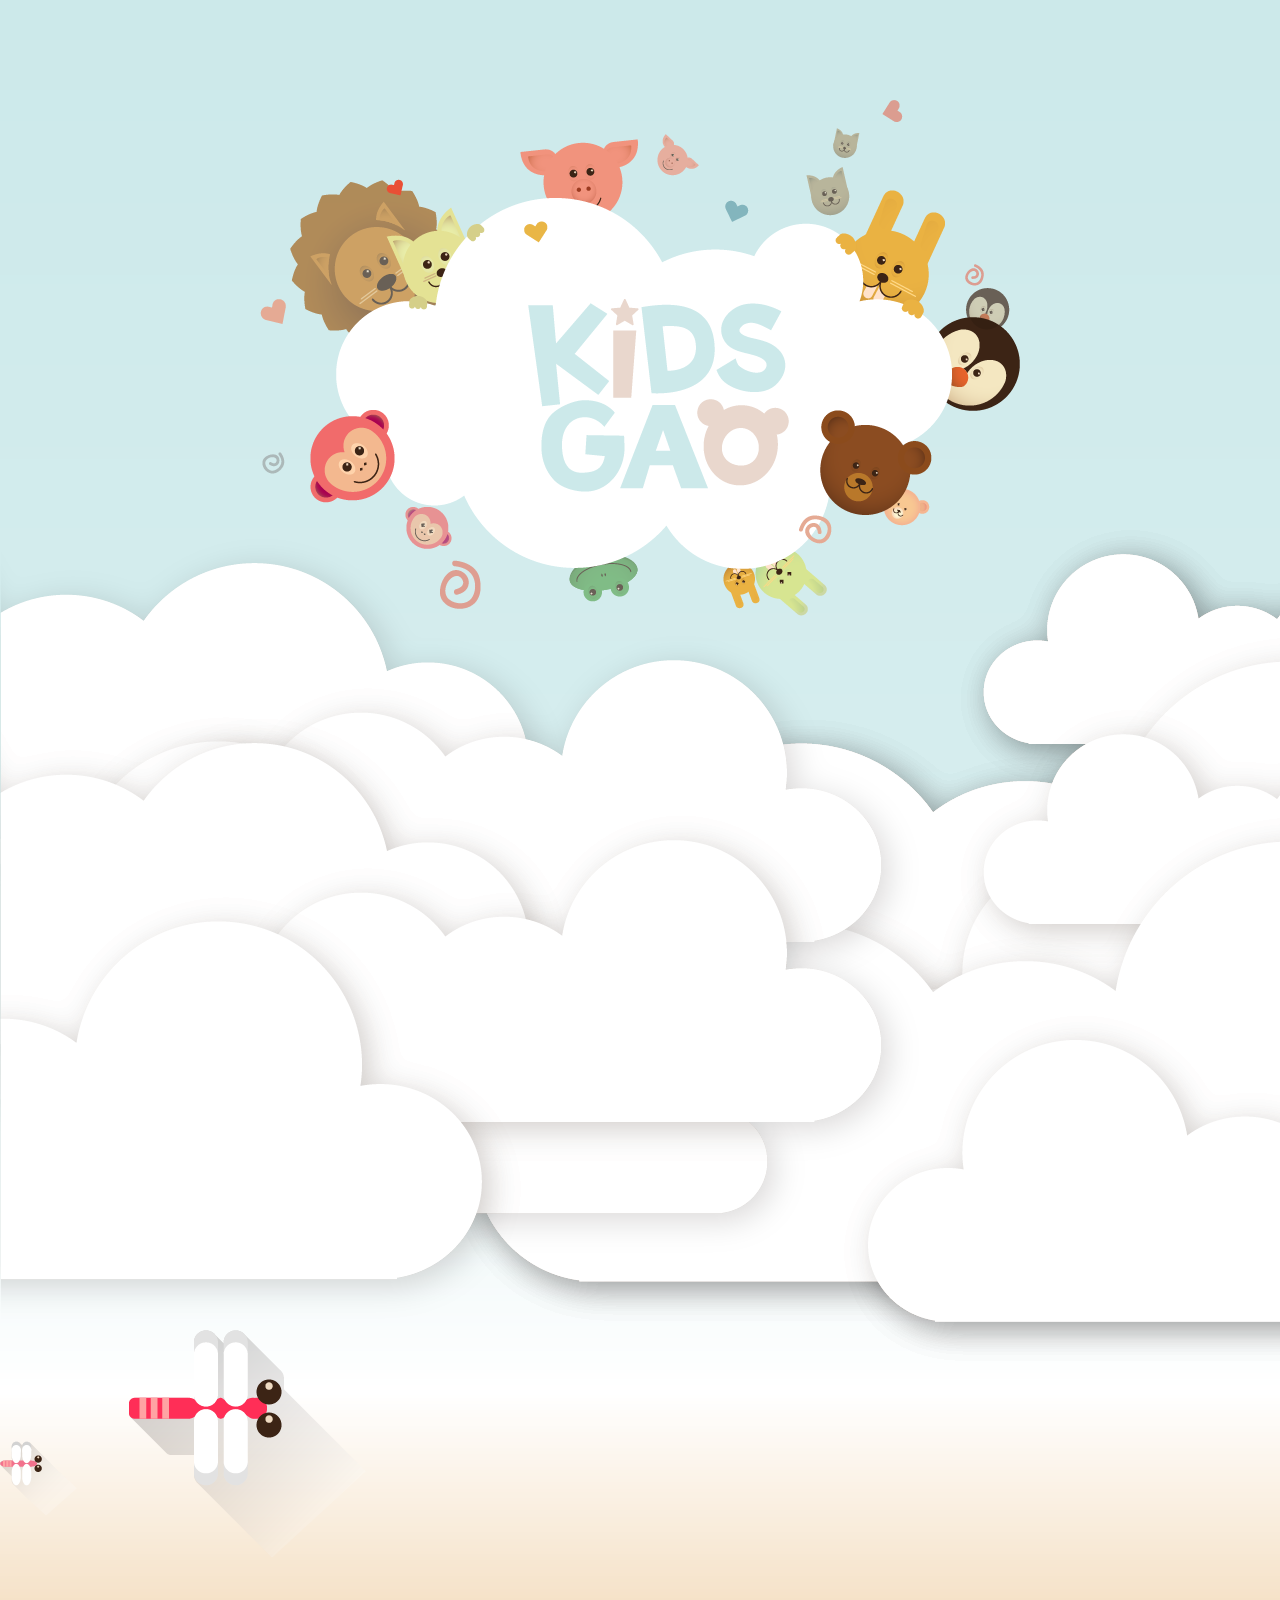
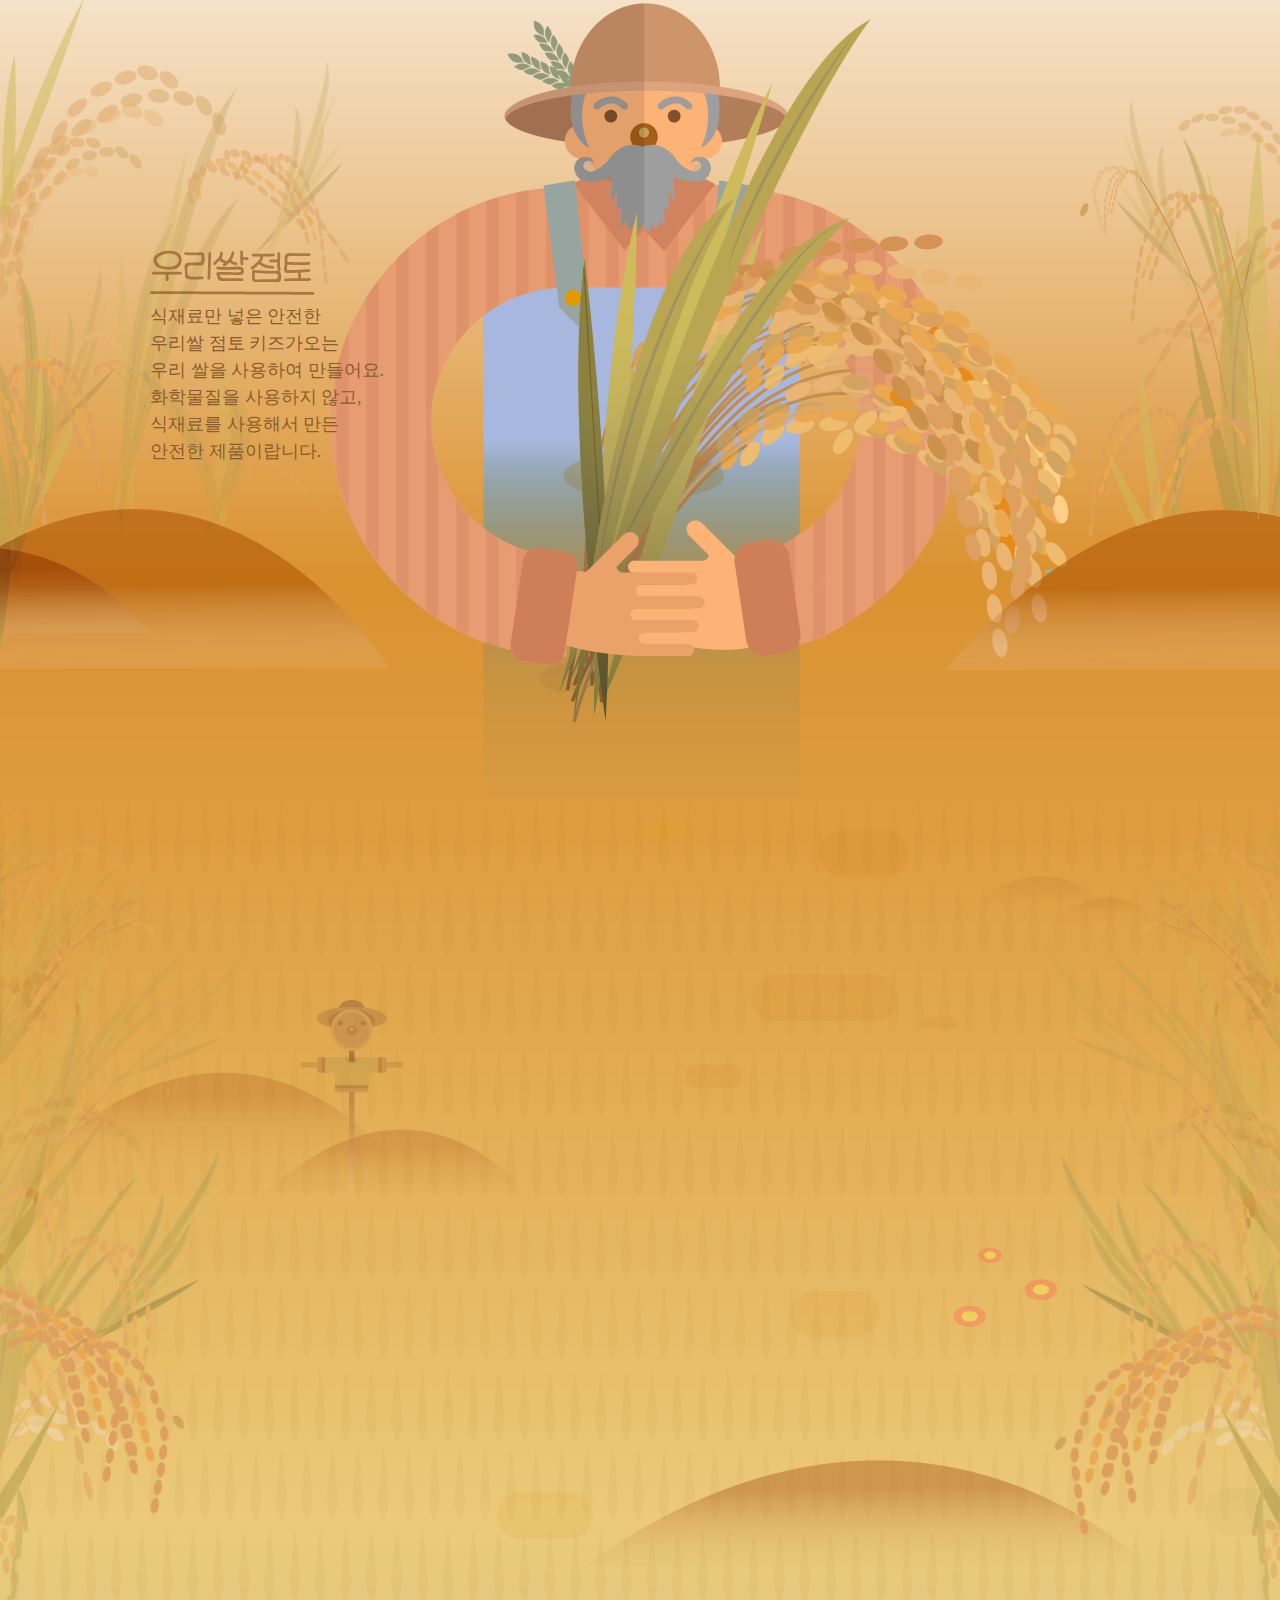
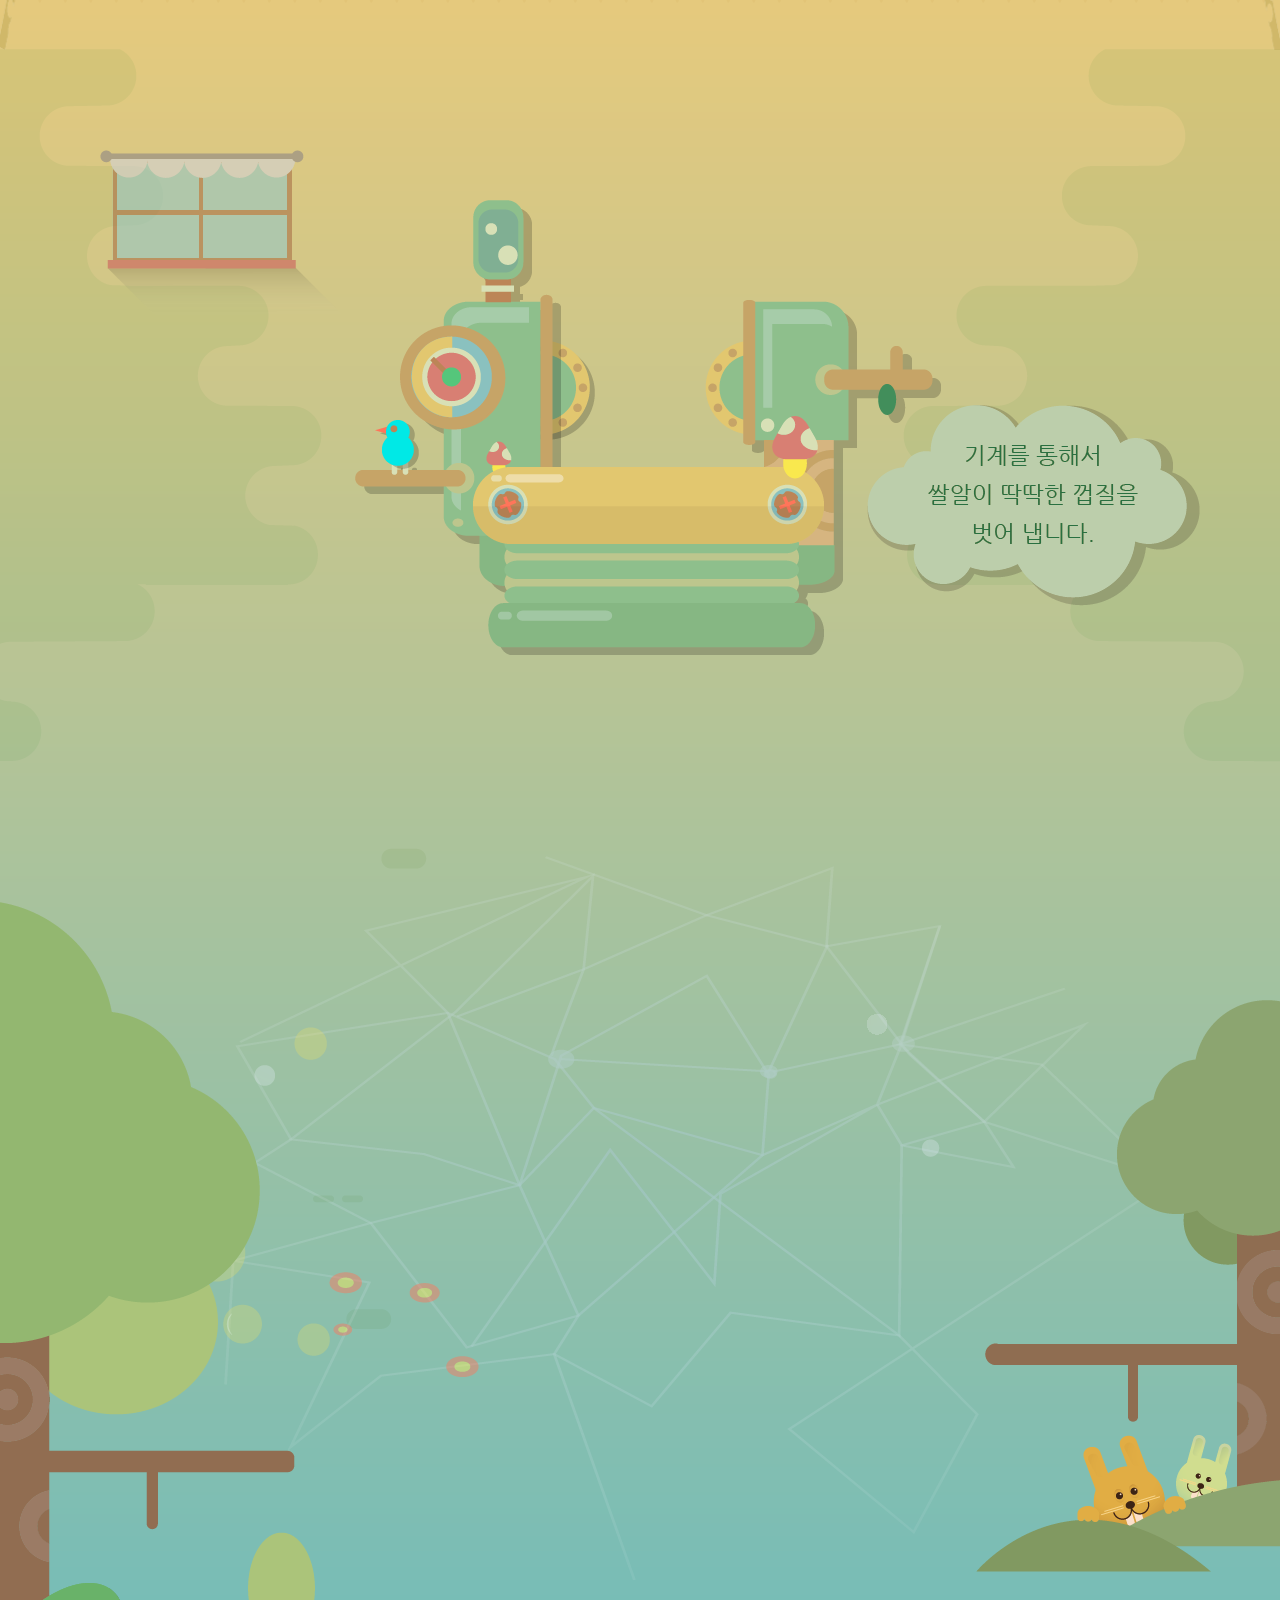
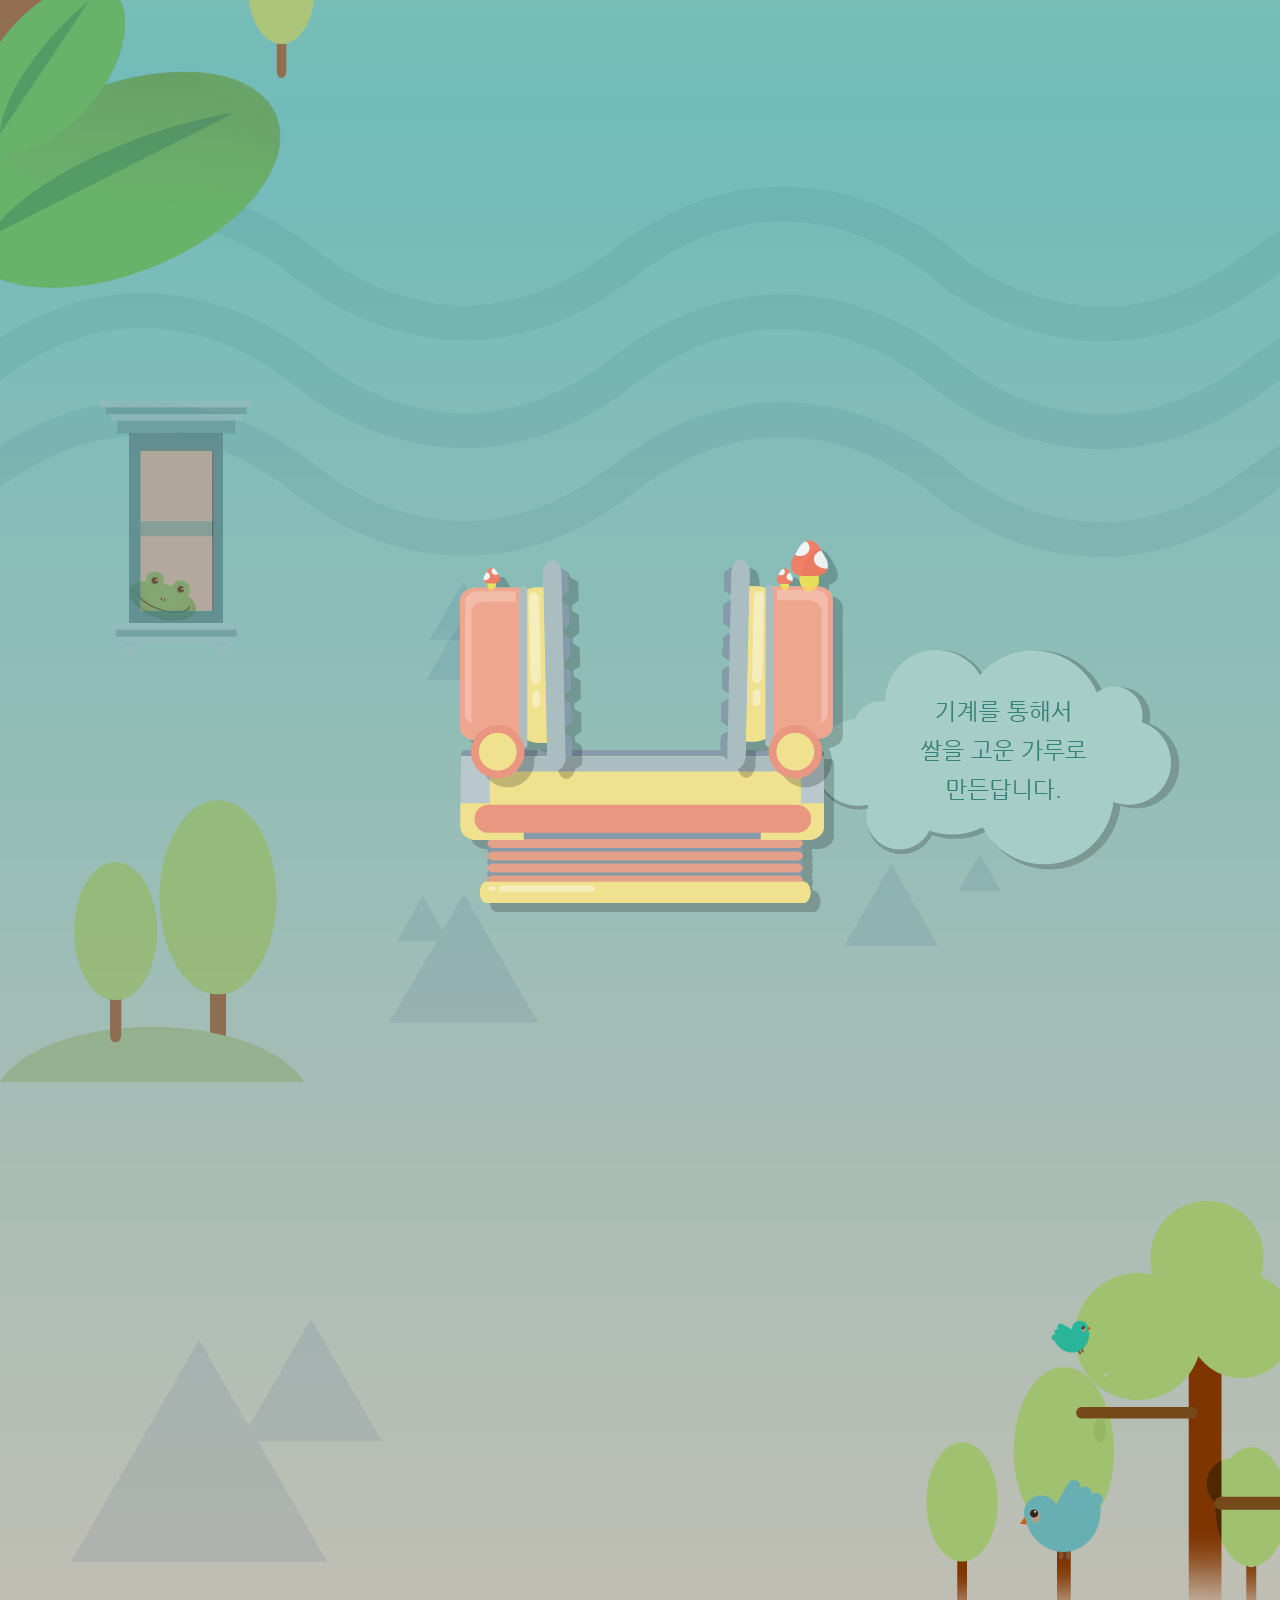
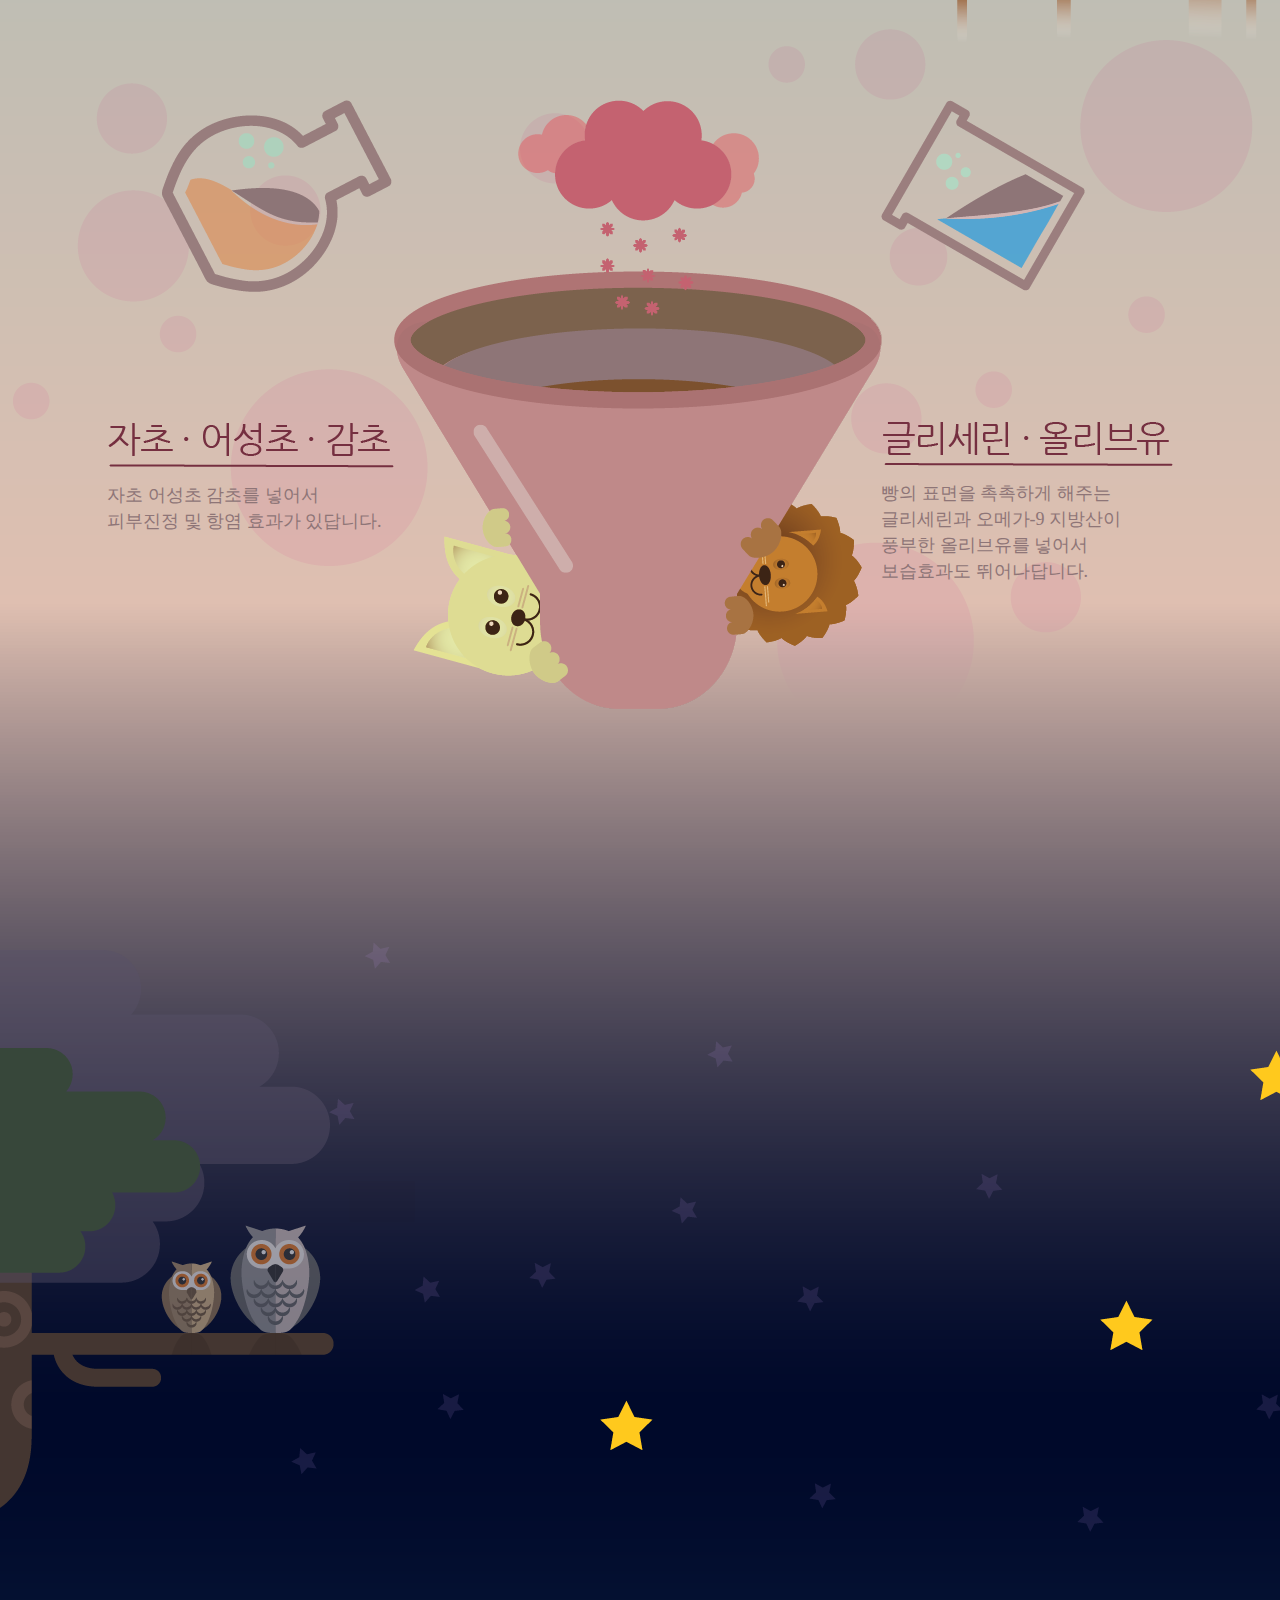
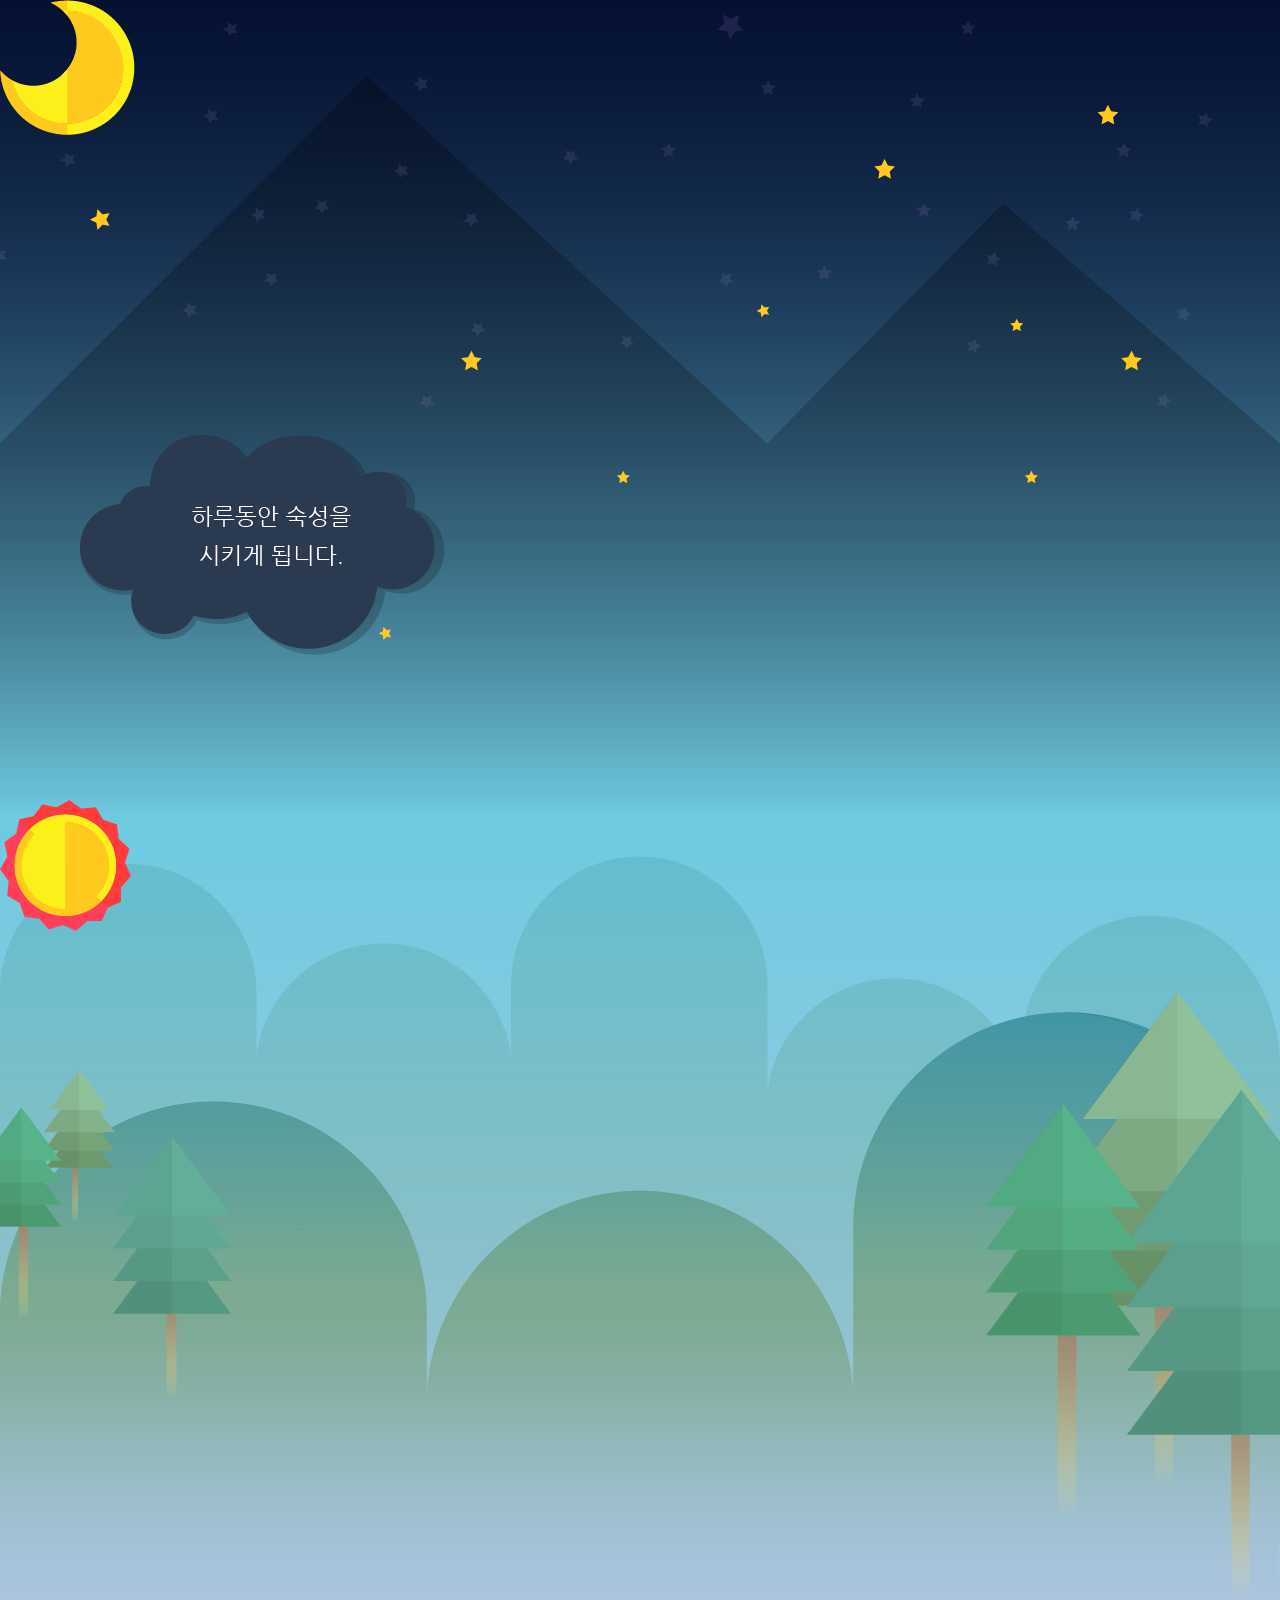
==== commit ffffc562: "morninig" ====
--- a/KIDSGAO/index.html
+++ b/KIDSGAO/index.html
@@ -138,7 +138,11 @@
             <img src="./img/oneday/night2/night2bubble.png" alt="하루동안 숙성을 시키게 됩니다">
             <div id="moontree"></div>
         </div>
-        <div id="morning"></div>
+        <div id="morning">
+            <div id="sun"></div>
+            <div id="leftpine"></div>
+            <div id="rightpine"></div>
+        </div>
     </div>
 
     <div id="kitchen"></div>
--- a/KIDSGAO/style.css
+++ b/KIDSGAO/style.css
@@ -541,4 +541,31 @@
     background-image:url(./img/oneday/night2/moontree.png);
     right:0;
     bottom:0;
+}
+
+#oneday #morning{
+    position:relative;
+    width:100%;
+    height:800px;
+    background-image:url(./img/oneday/morning/morning_bg.png);
+}
+#oneday #morning #sun{
+    width:131px;
+    height:131px;
+    background-image:url(./img/oneday/morning/sun.png);
+}
+#oneday #morning #leftpine{
+    position:absolute;
+    width:231px;
+    height:329px;
+    background-image:url(./img/oneday/morning/leftpine.png);
+    top:270px;
+}
+#oneday #morning #rightpine{
+    position:absolute;
+    width:294px;
+    height:609px;
+    background-image:url(./img/oneday/morning/rightpine.png);
+    right:0;
+    bottom:0;
 }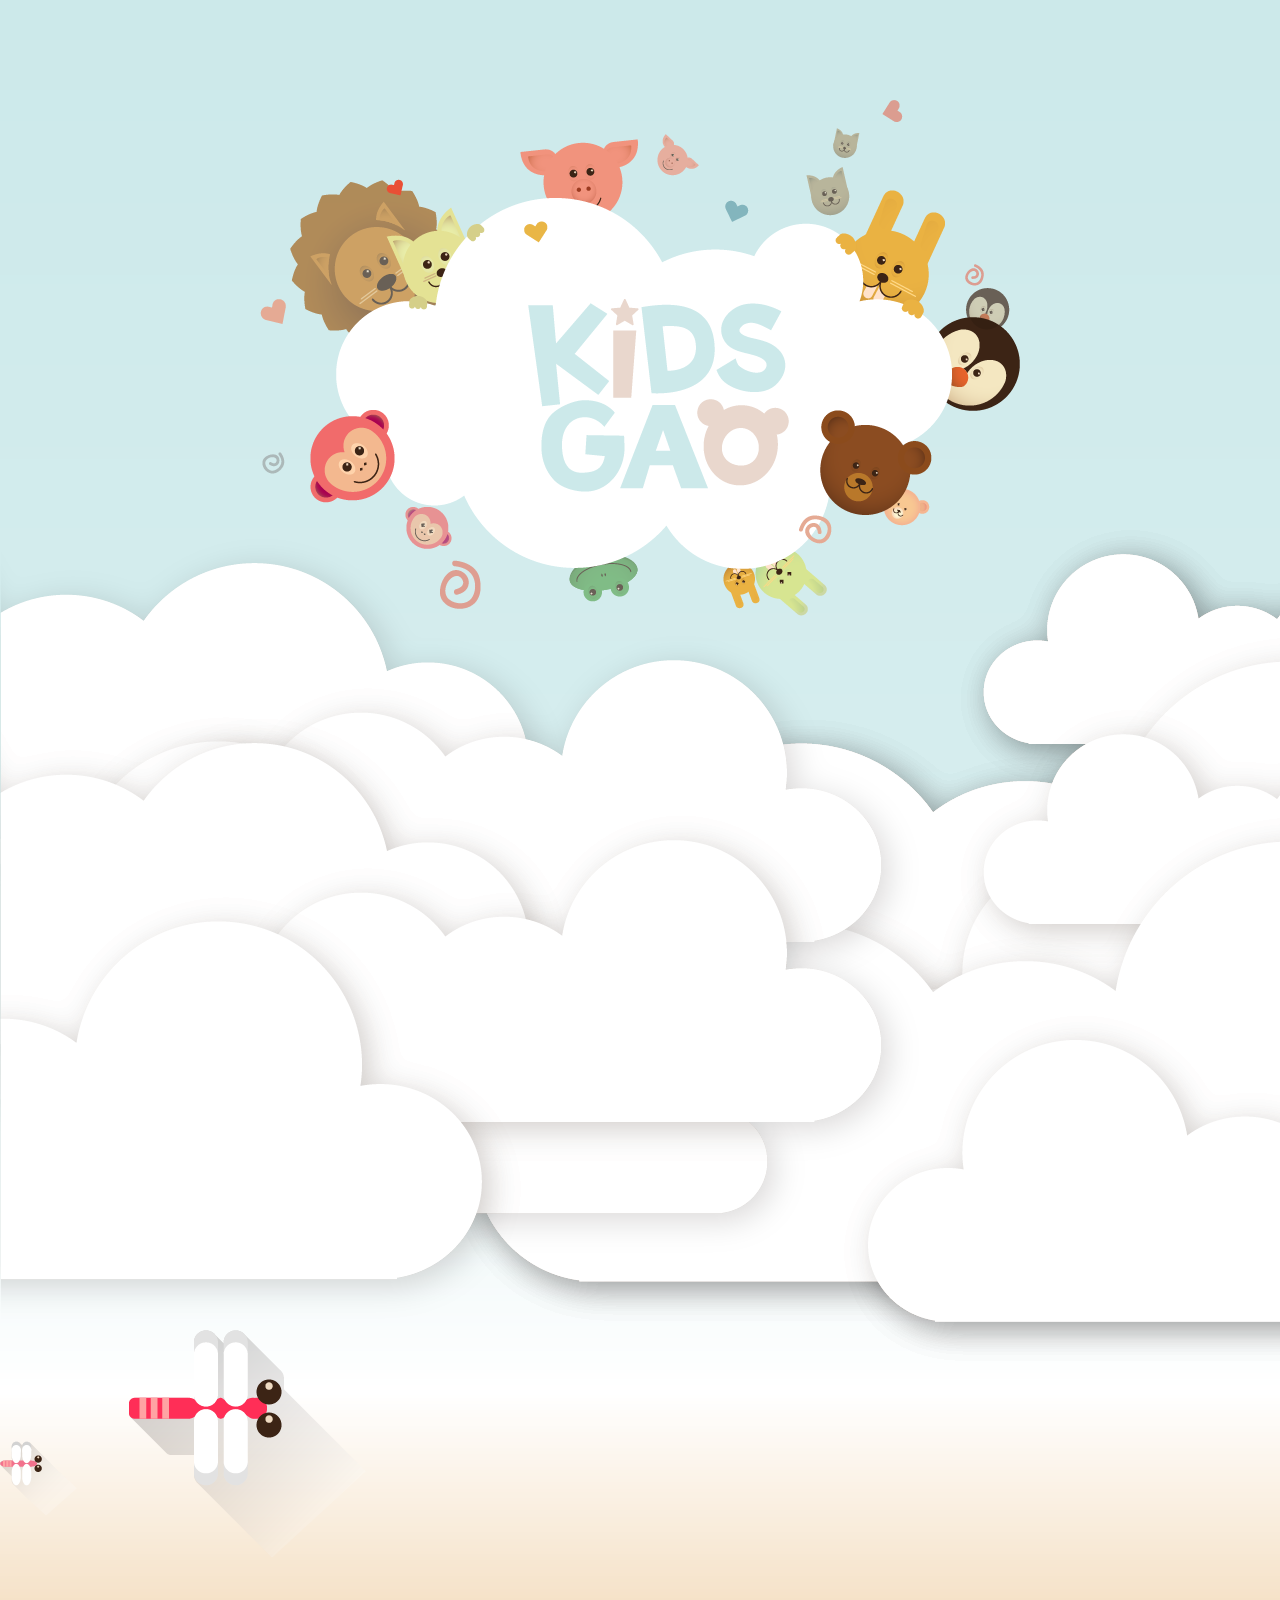
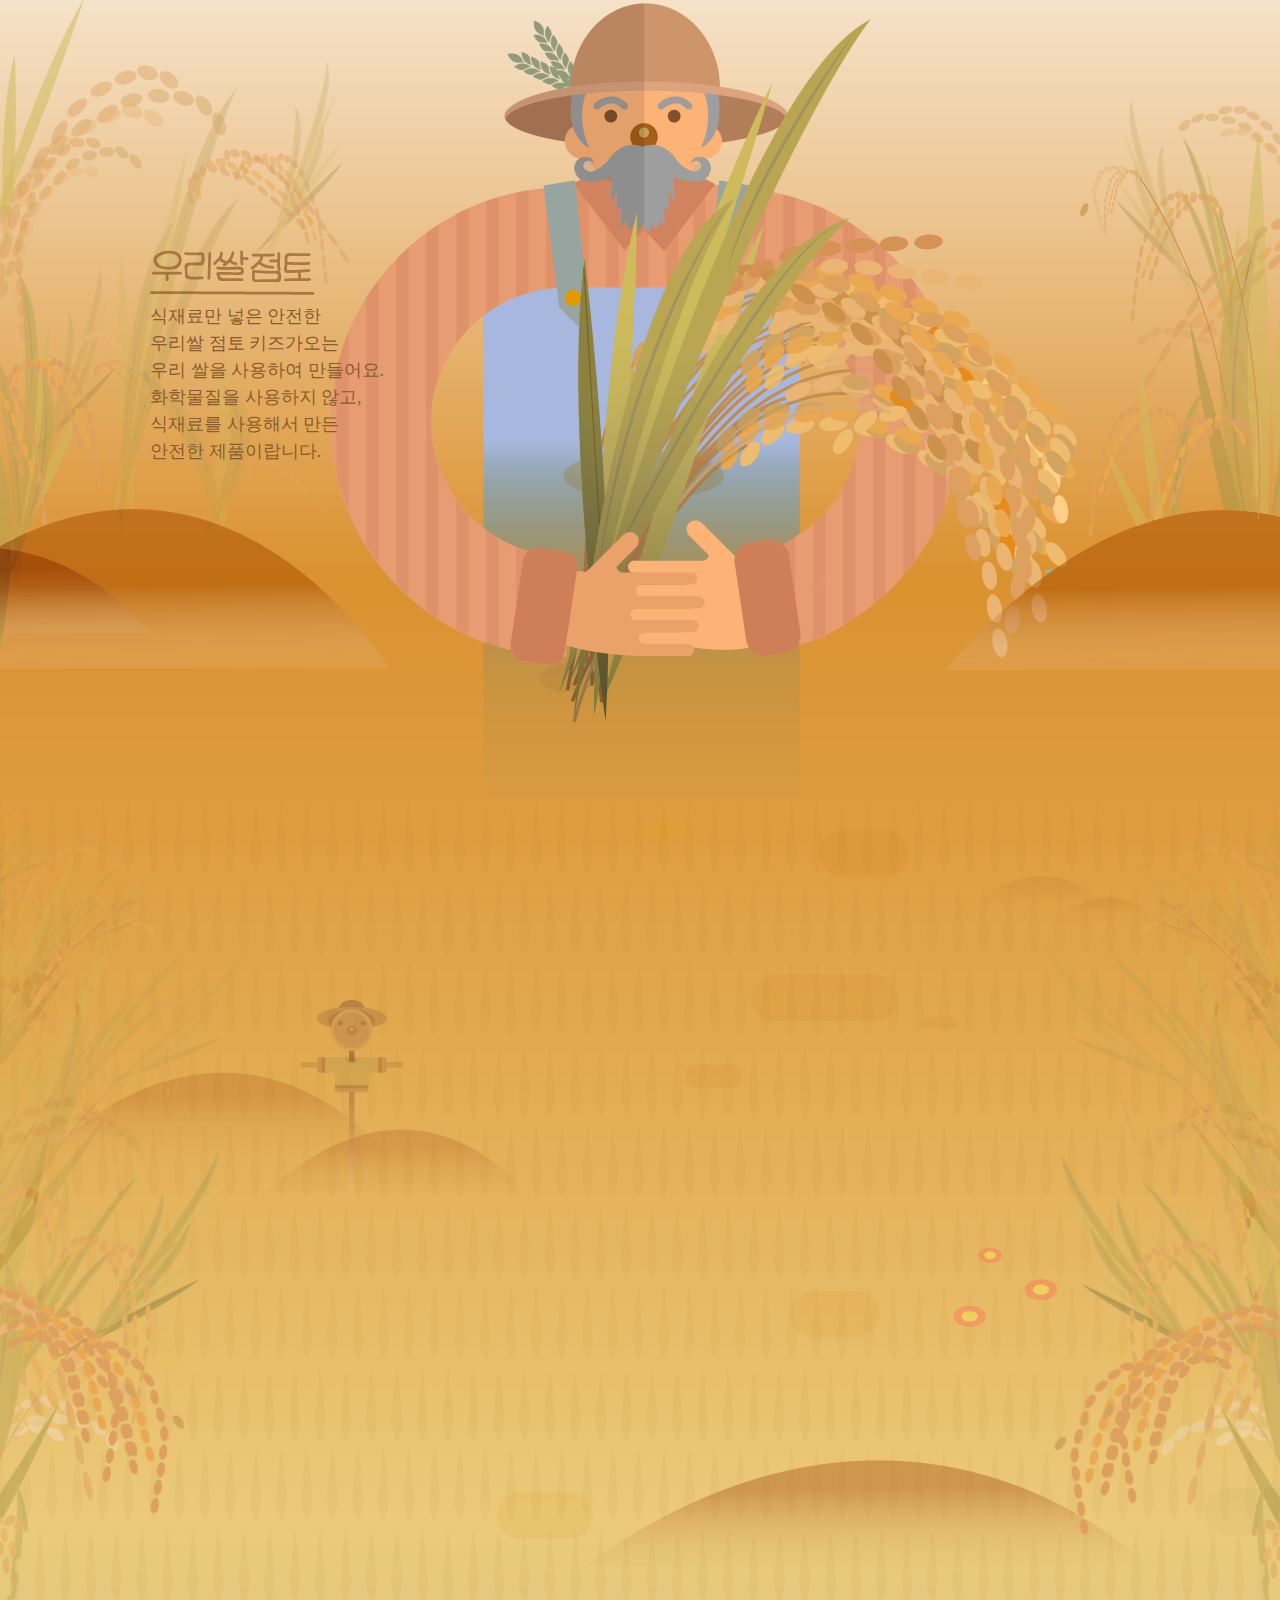
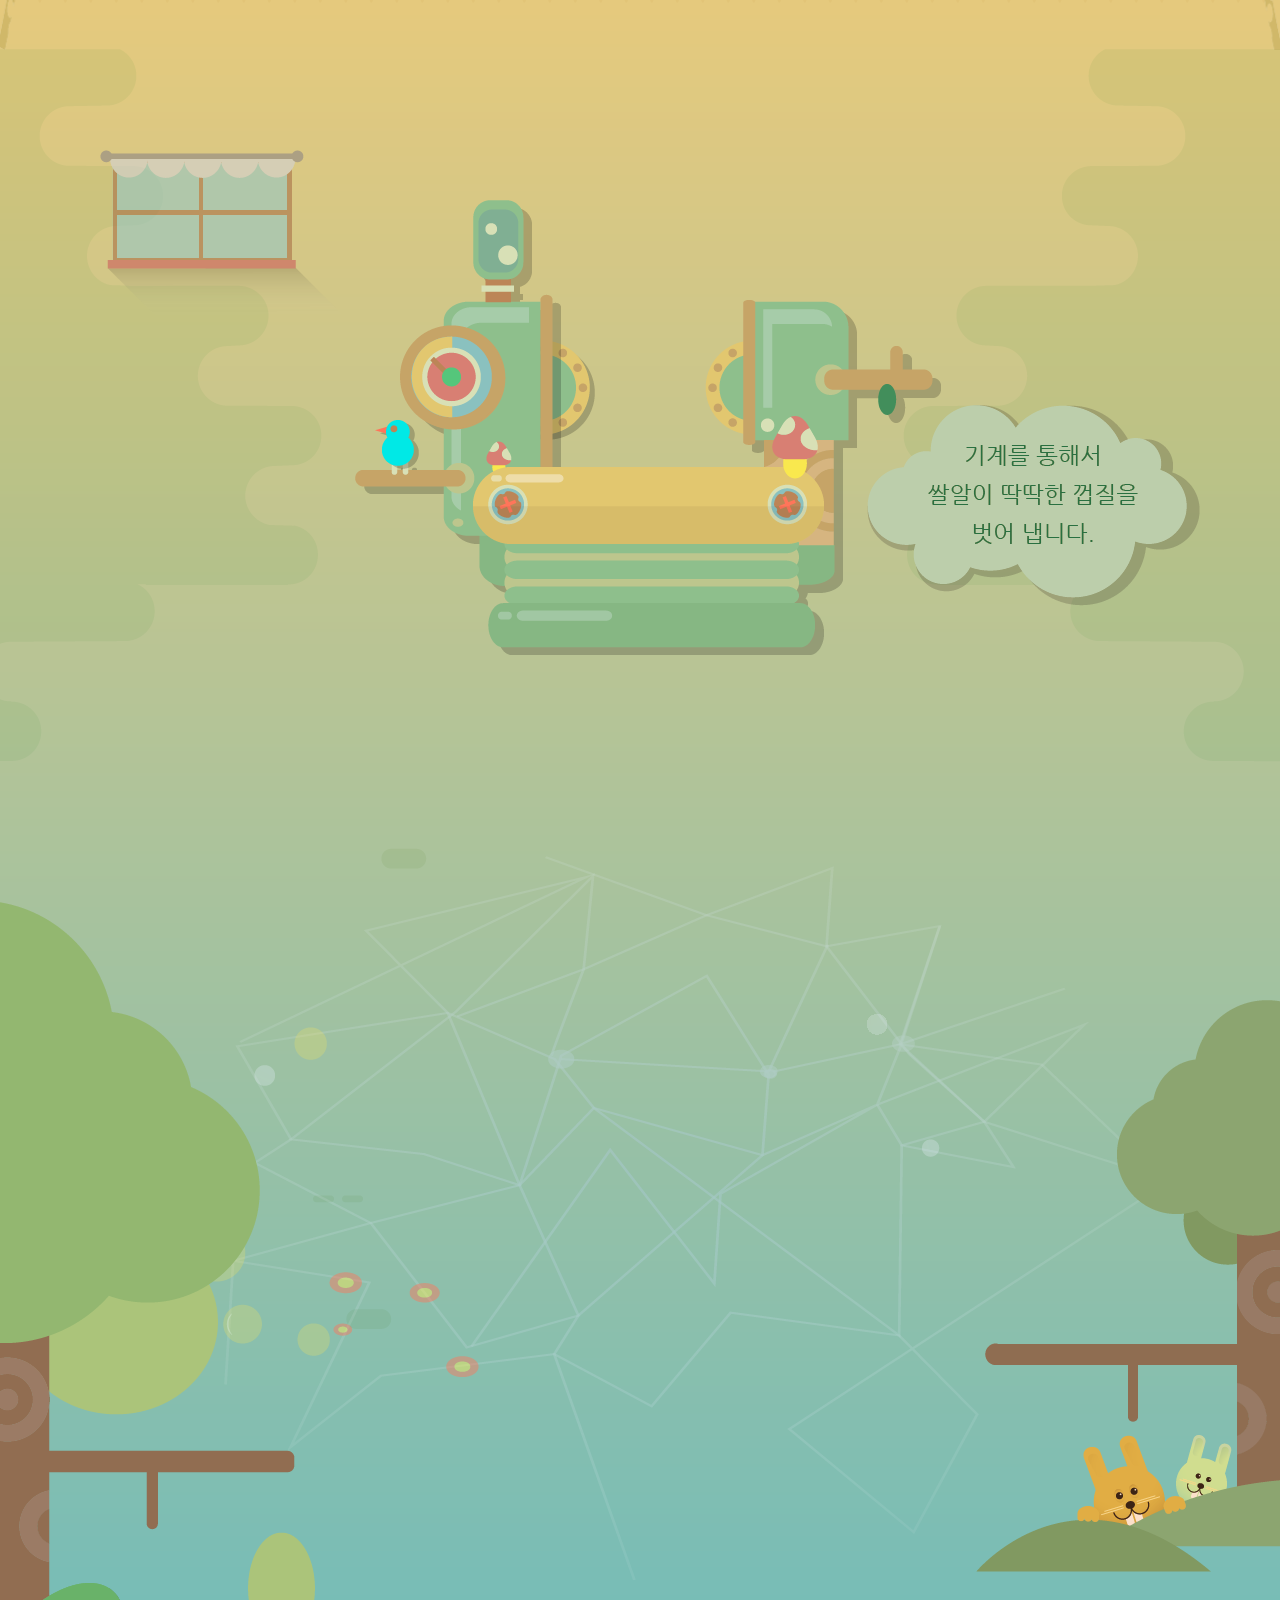
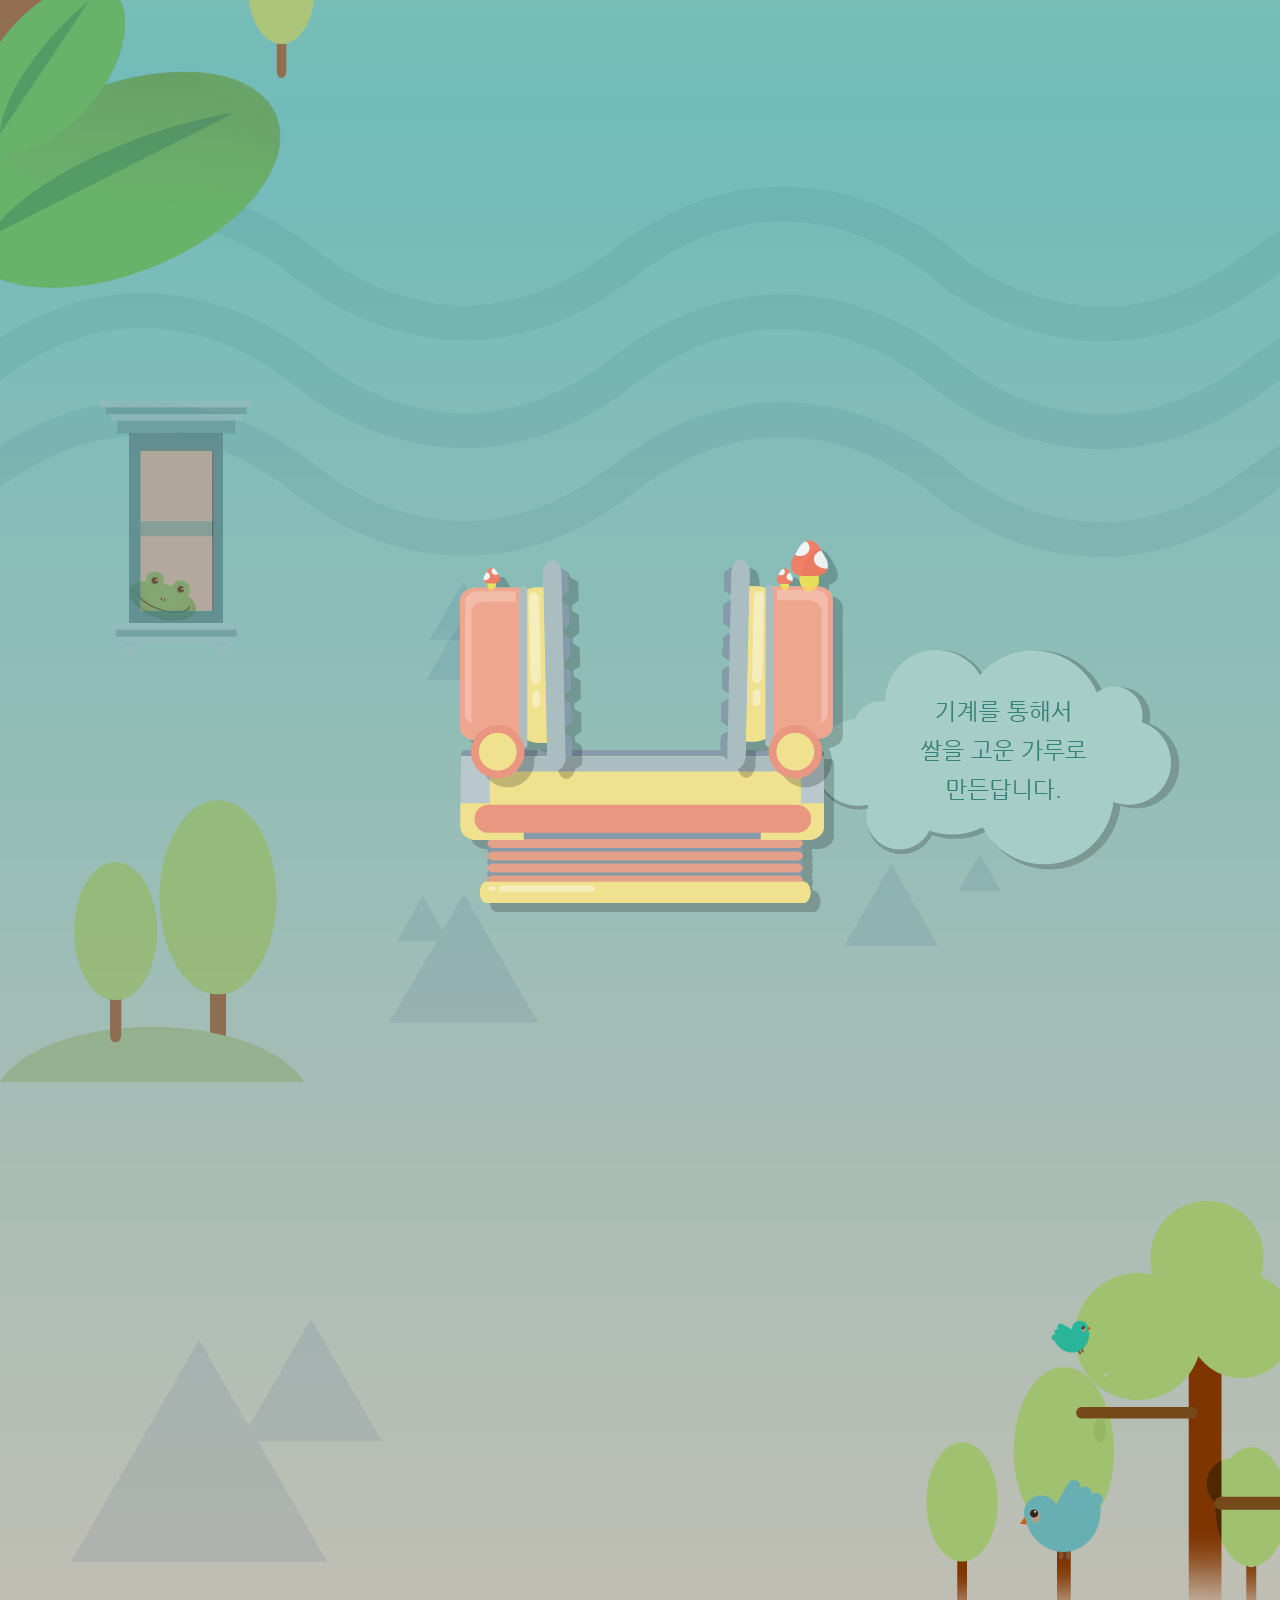
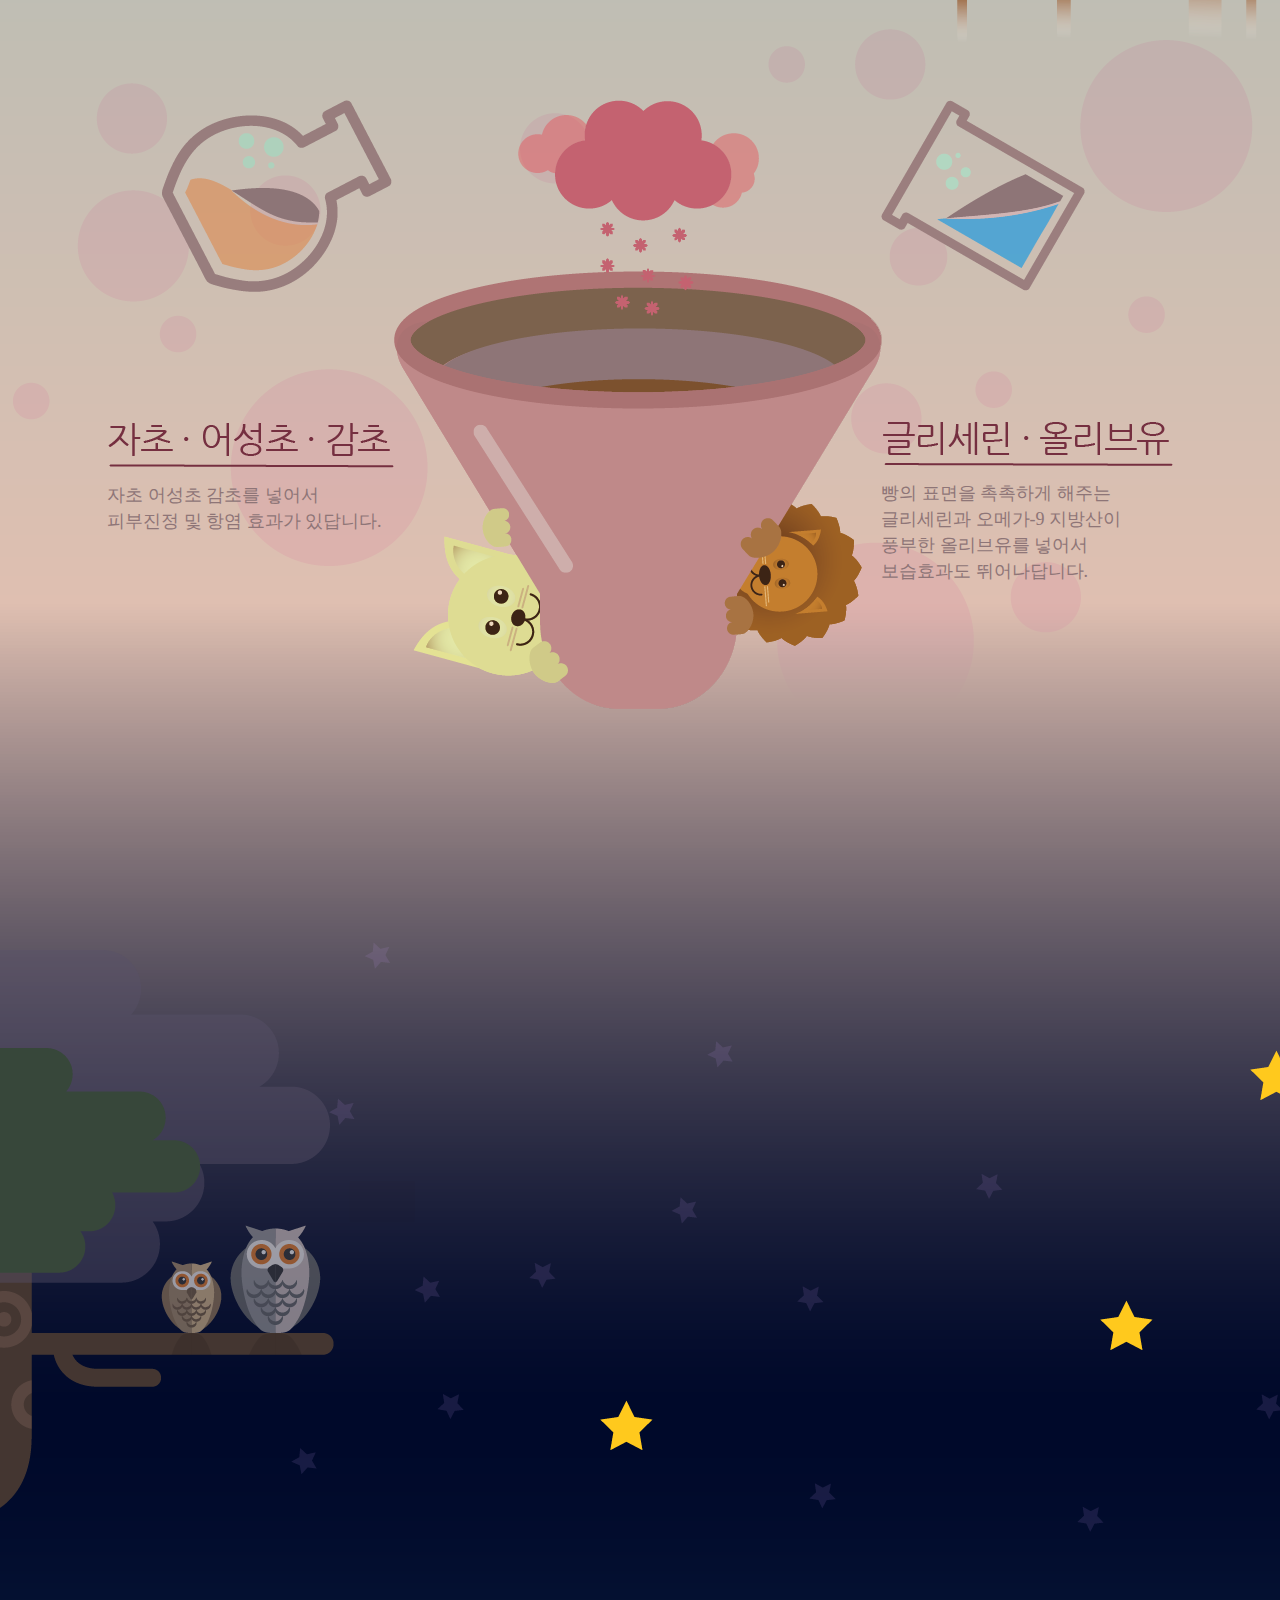
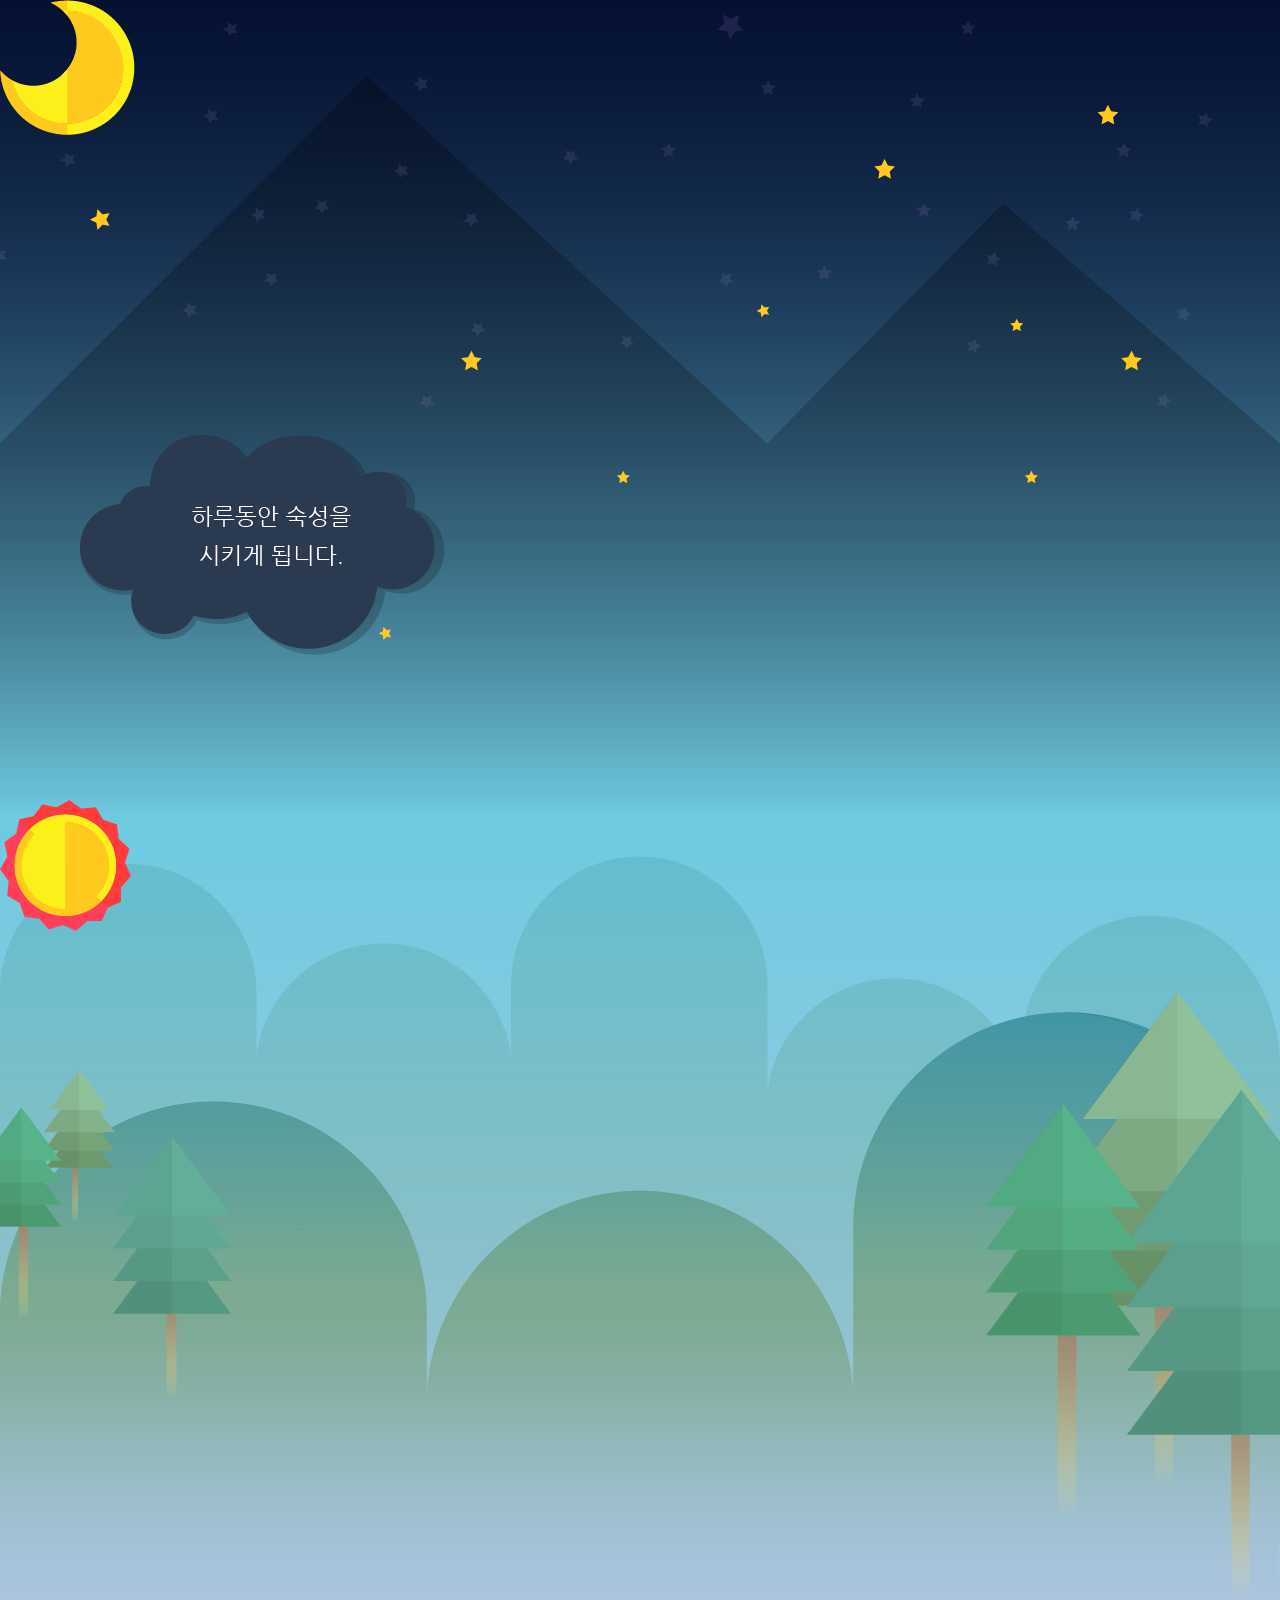
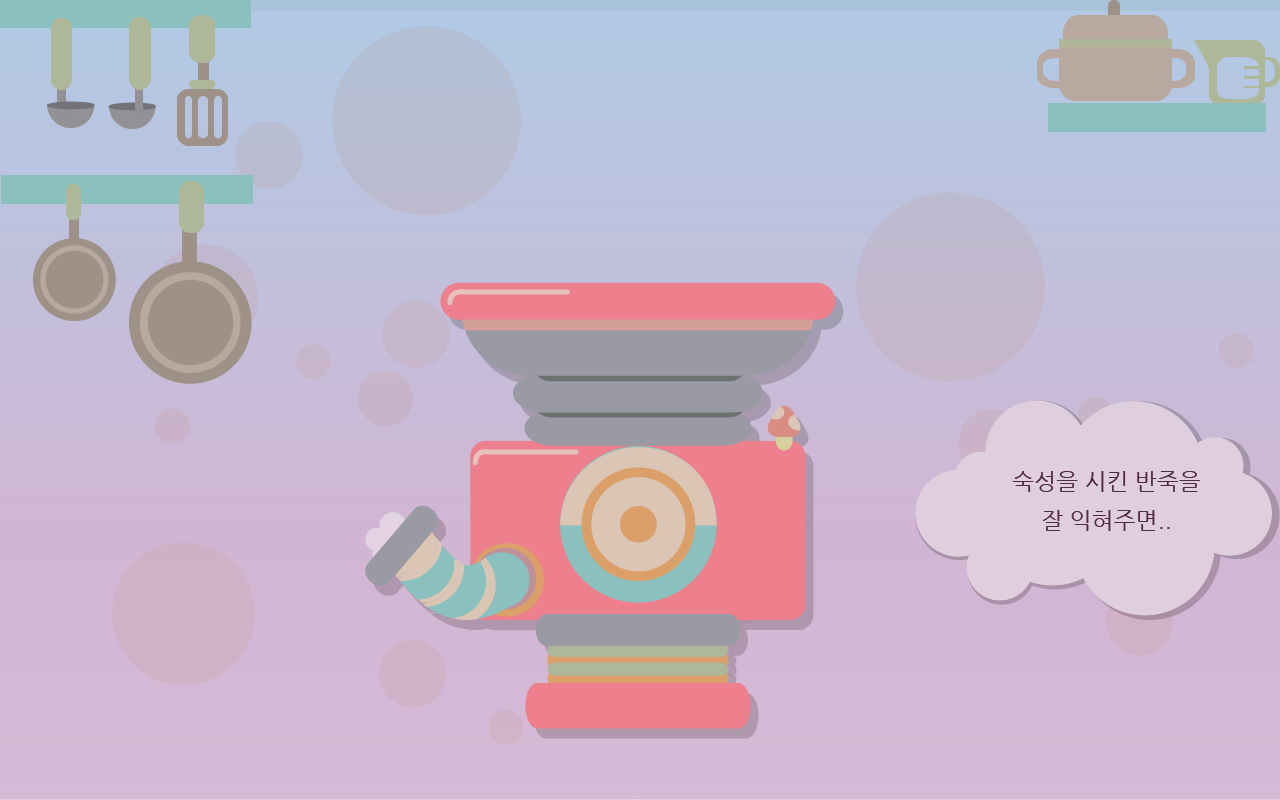
==== commit 744ab89b: "kitchen" ====
--- a/KIDSGAO/index.html
+++ b/KIDSGAO/index.html
@@ -145,7 +145,15 @@
         </div>
     </div>
 
-    <div id="kitchen"></div>
+    <div id="kitchen">
+        <div id="pan"></div>
+        <div id="pot"></div>
+        <div id="steamWrap">
+            <div id="steam"></div>
+            <div id="bubble"></div>
+        </div>
+        <img src="./img/kitchen/kitchenbubble.png" alt="숙성을 시킨 반죽을 잘 익혀주면..">
+    </div>
 
     <div id="color">
         <div id="color1"></div>
--- a/KIDSGAO/style.css
+++ b/KIDSGAO/style.css
@@ -554,6 +554,14 @@
     height:131px;
     background-image:url(./img/oneday/morning/sun.png);
 }
+/* 
+    float 속성은 부모의 높이에 영향을 주지 않으며, 부모 자식 간의 마진 병합 현상도 일어나지 않음
+
+    float 속성을 적용한 영역이 고정값(px)을 가지고 있다면 가변값(%)을 가진 부모 요소 안에서는 사용하면 안됨
+        - 브라우저 창의 너비를 좁히면 레이아웃이 틀어짐
+    -> 부모 요소의 너비가 가변값(%)을 가지고 float 속성을 적용한 자식 요소가 고정값(px)을 갖는다면 브라우저 창의 너비를 줄였을 때 레이아웃이 틀어지는 문제 발생
+    -> 해결방법 : 부모ㅗ 요소가 고정값을 갖고 있거나 자식 요소가 가변값을 갖고 있으면 됨
+*/
 #oneday #morning #leftpine{
     position:absolute;
     width:231px;
@@ -568,4 +576,58 @@
     background-image:url(./img/oneday/morning/rightpine.png);
     right:0;
     bottom:0;
+}
+
+/********************
+*** Kitchen ***
+*******************/
+#kitchen{
+    position:relative;
+    width:100%;
+    height:800px;
+    background-image:url(./img/kitchen/kitchen_bg.png);
+}
+#kitchen #pan{
+    position:absolute;
+    width:253px;
+    height:384px;
+    background-image:url(./img/kitchen/pan.png);
+    left:0;
+}
+#kitchen #pot{
+    position:absolute;
+    width:243px;
+    height:132px;
+    background-image:url(./img/kitchen/pot.png);
+    right:0;
+}
+
+#kitchen #steamWrap{
+    position:relative;
+    width:483px;
+    height:457px;
+    left:50%;
+    margin-left:-275px;
+    top:282px;
+}
+#kitchen #steamWrap #steam{
+    position:absolute;
+    width:479px;
+    height:457px;
+    background-image:url(./img/kitchen/steam.png);
+    z-index:100;
+}
+#kitchen #steamWrap #bubble{
+    position:absolute;
+    width:55px;
+    height:56px;
+    background-image:url(./img/kitchen/bubble.png);
+    margin-top:230px;
+    z-index:50;
+}
+#kitchen img{
+    position:absolute;
+    right:0;
+    top:400px;  /* kitchen 공간을 기준으로 상단에서 400px 떨어짐
+                    margin-top 속성을 사용할 경우, img가 만들어지는 최초 위치를 기준으로 좌표가 설정되므로 의도한 위치보다 아래에 위치함 */
 }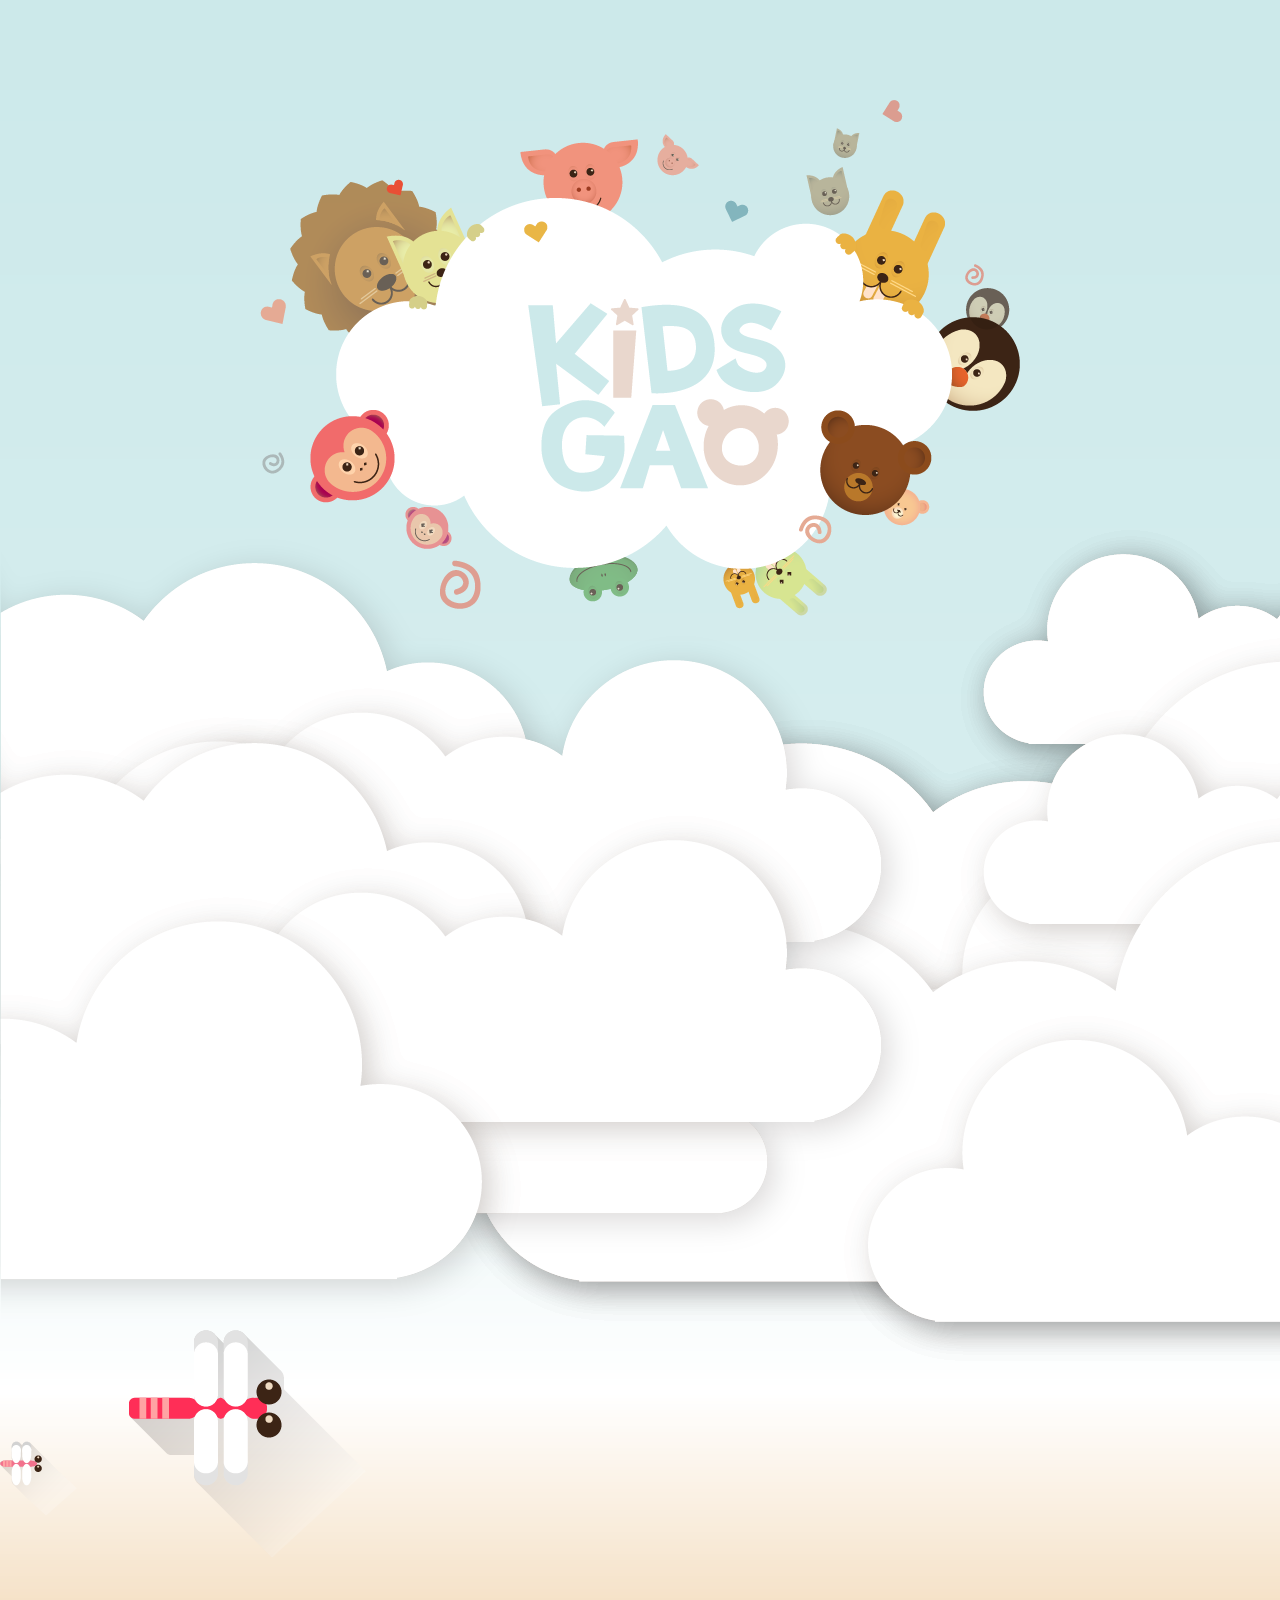
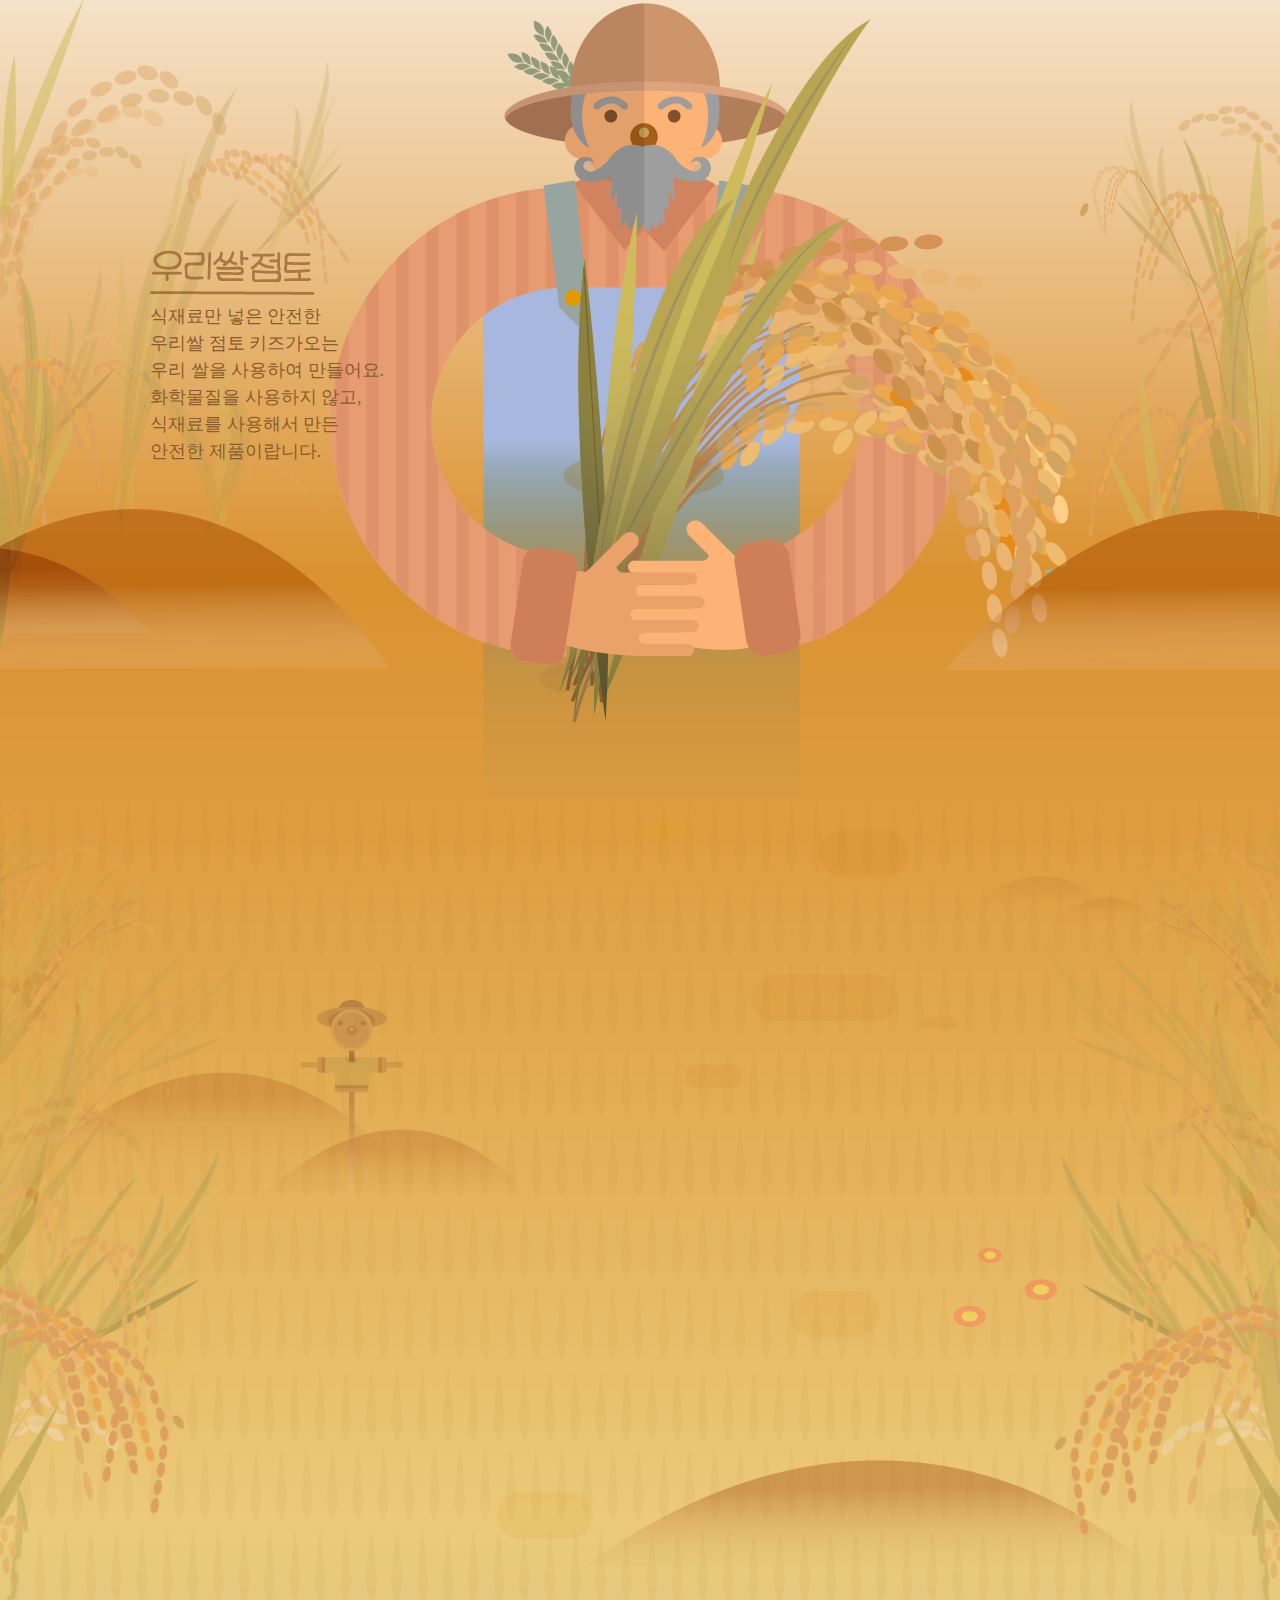
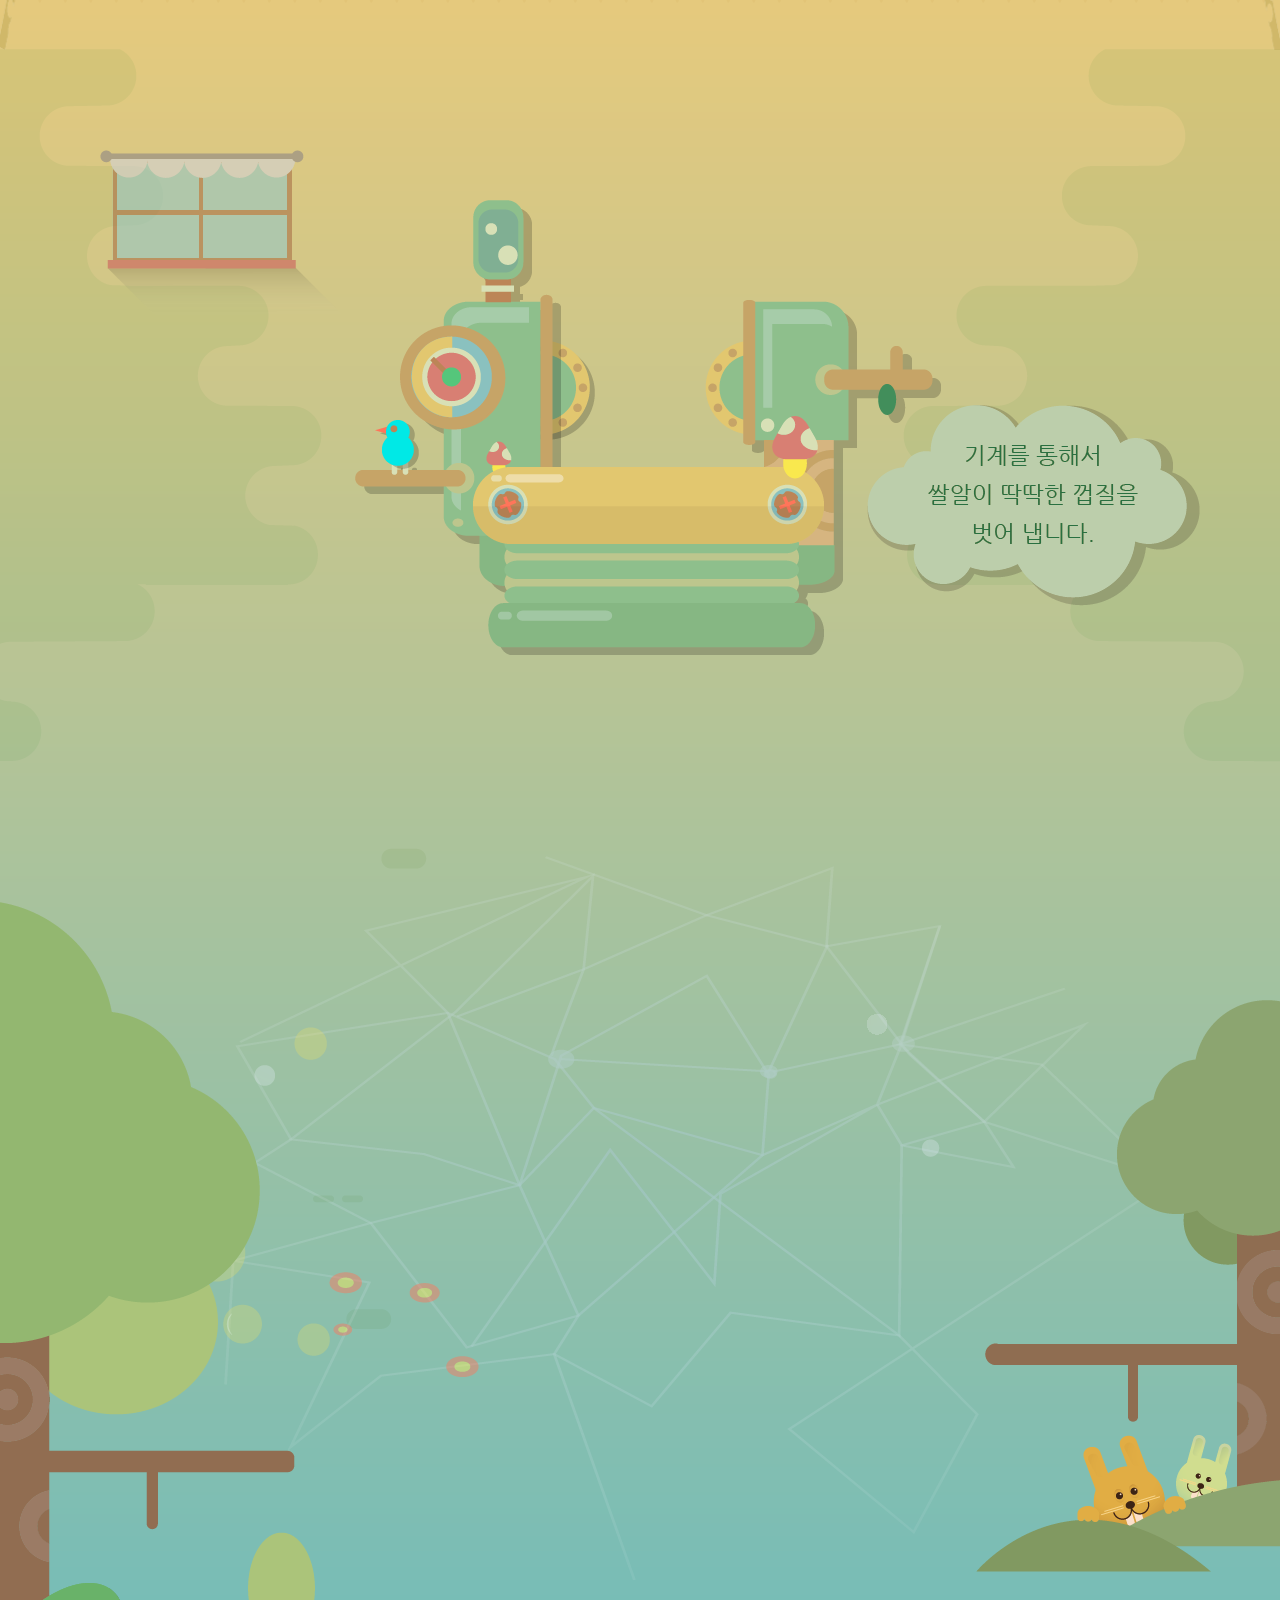
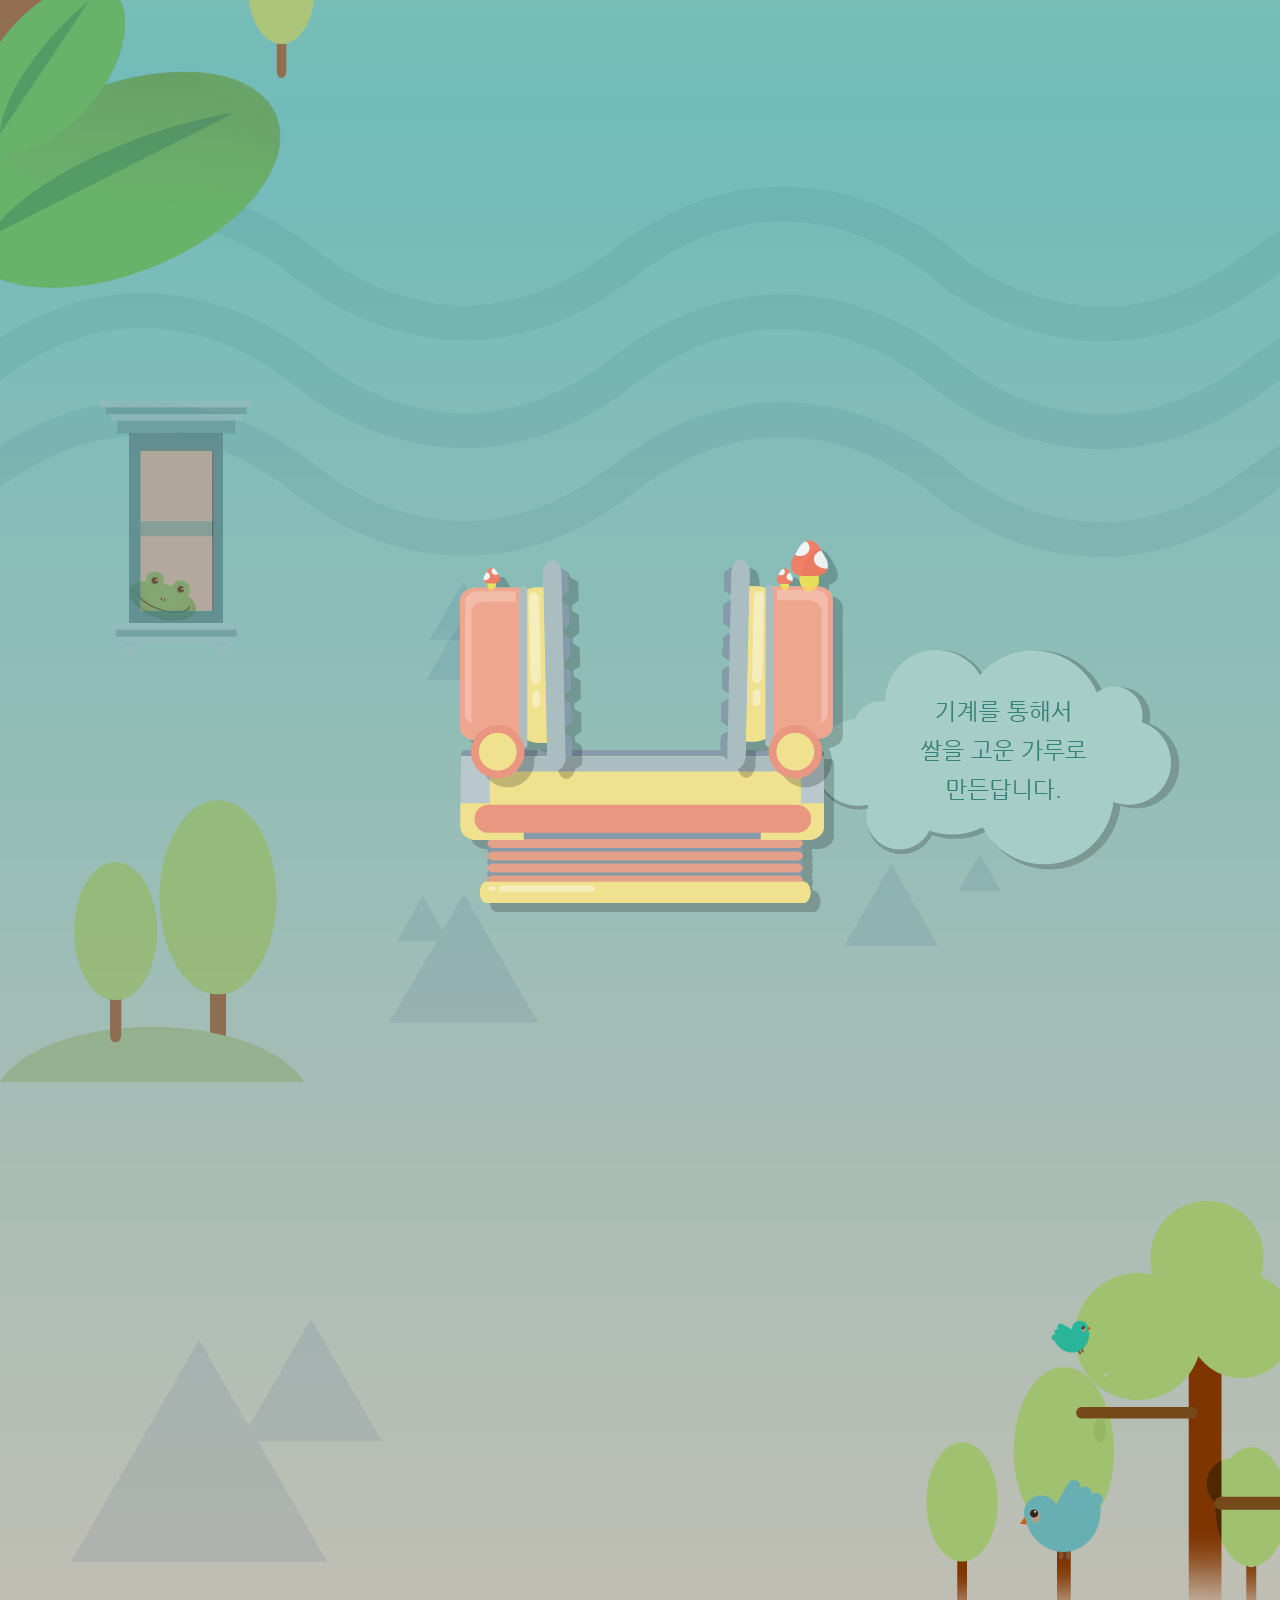
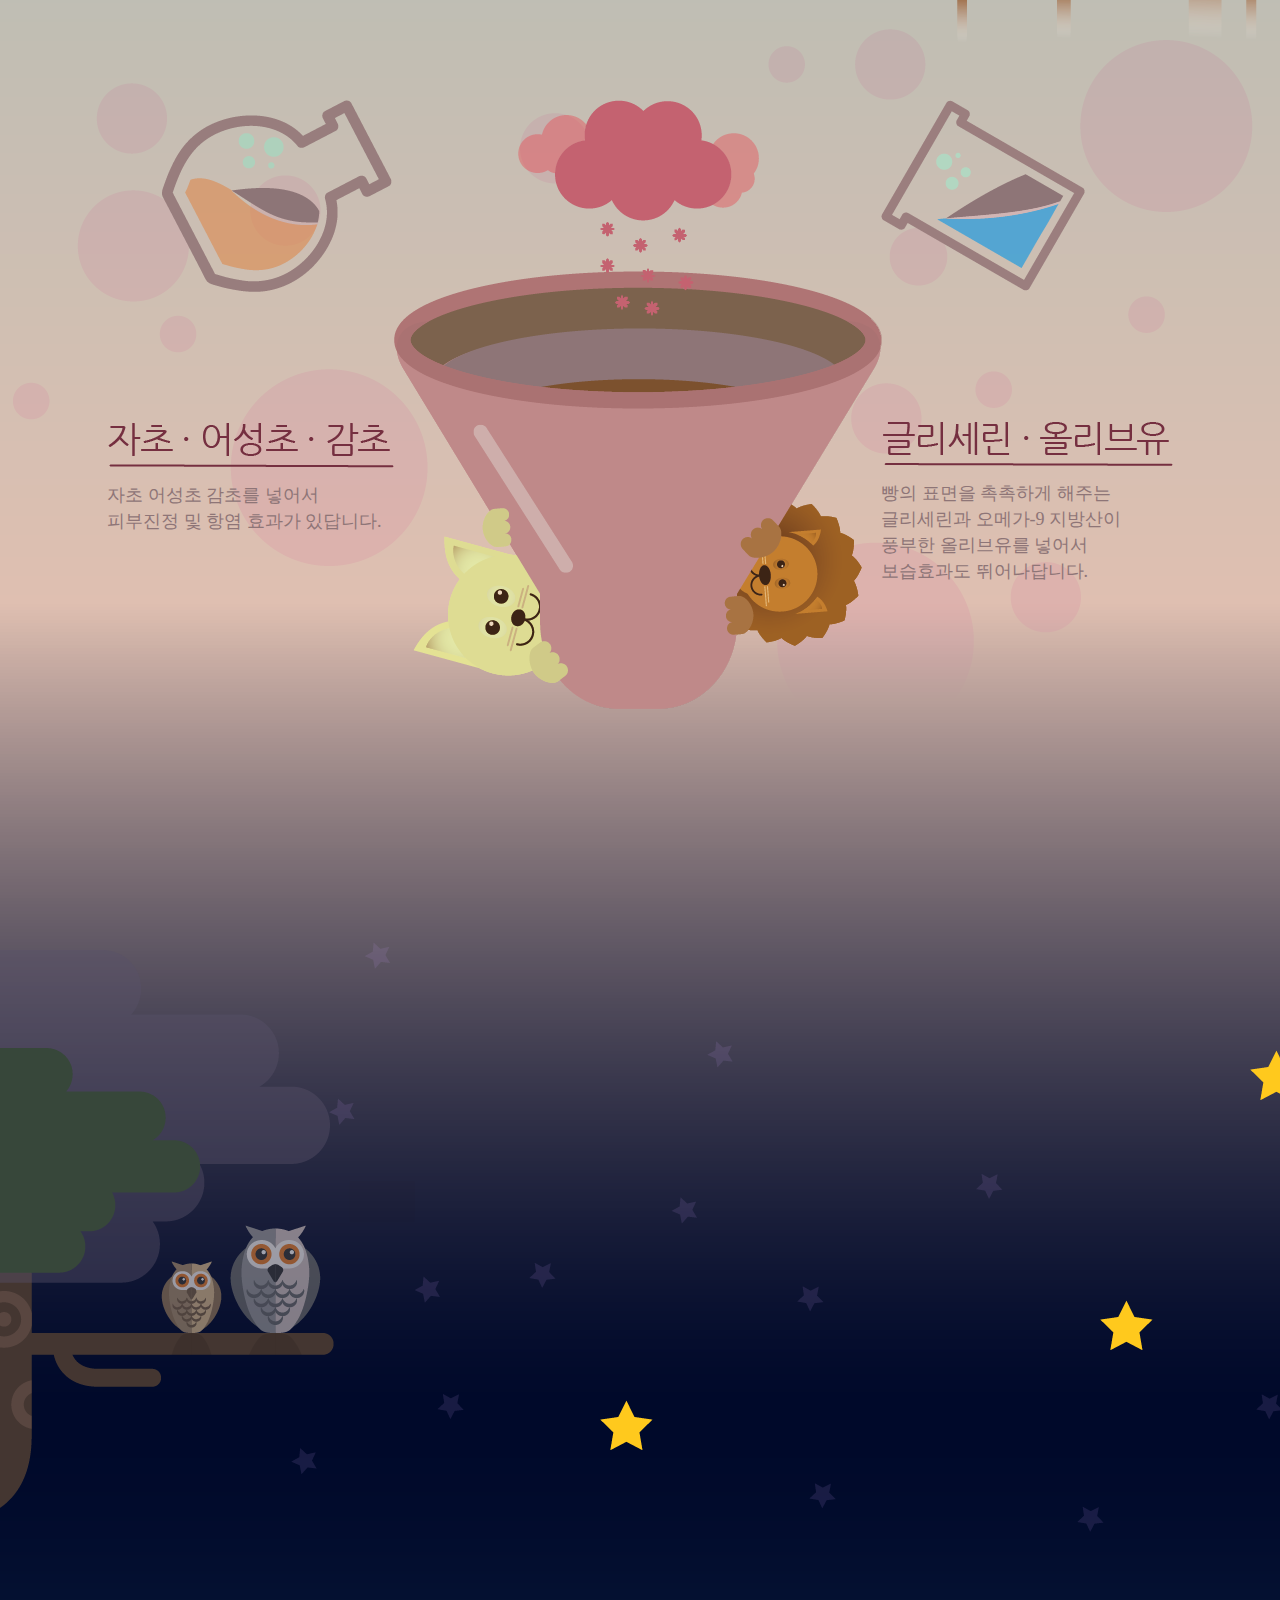
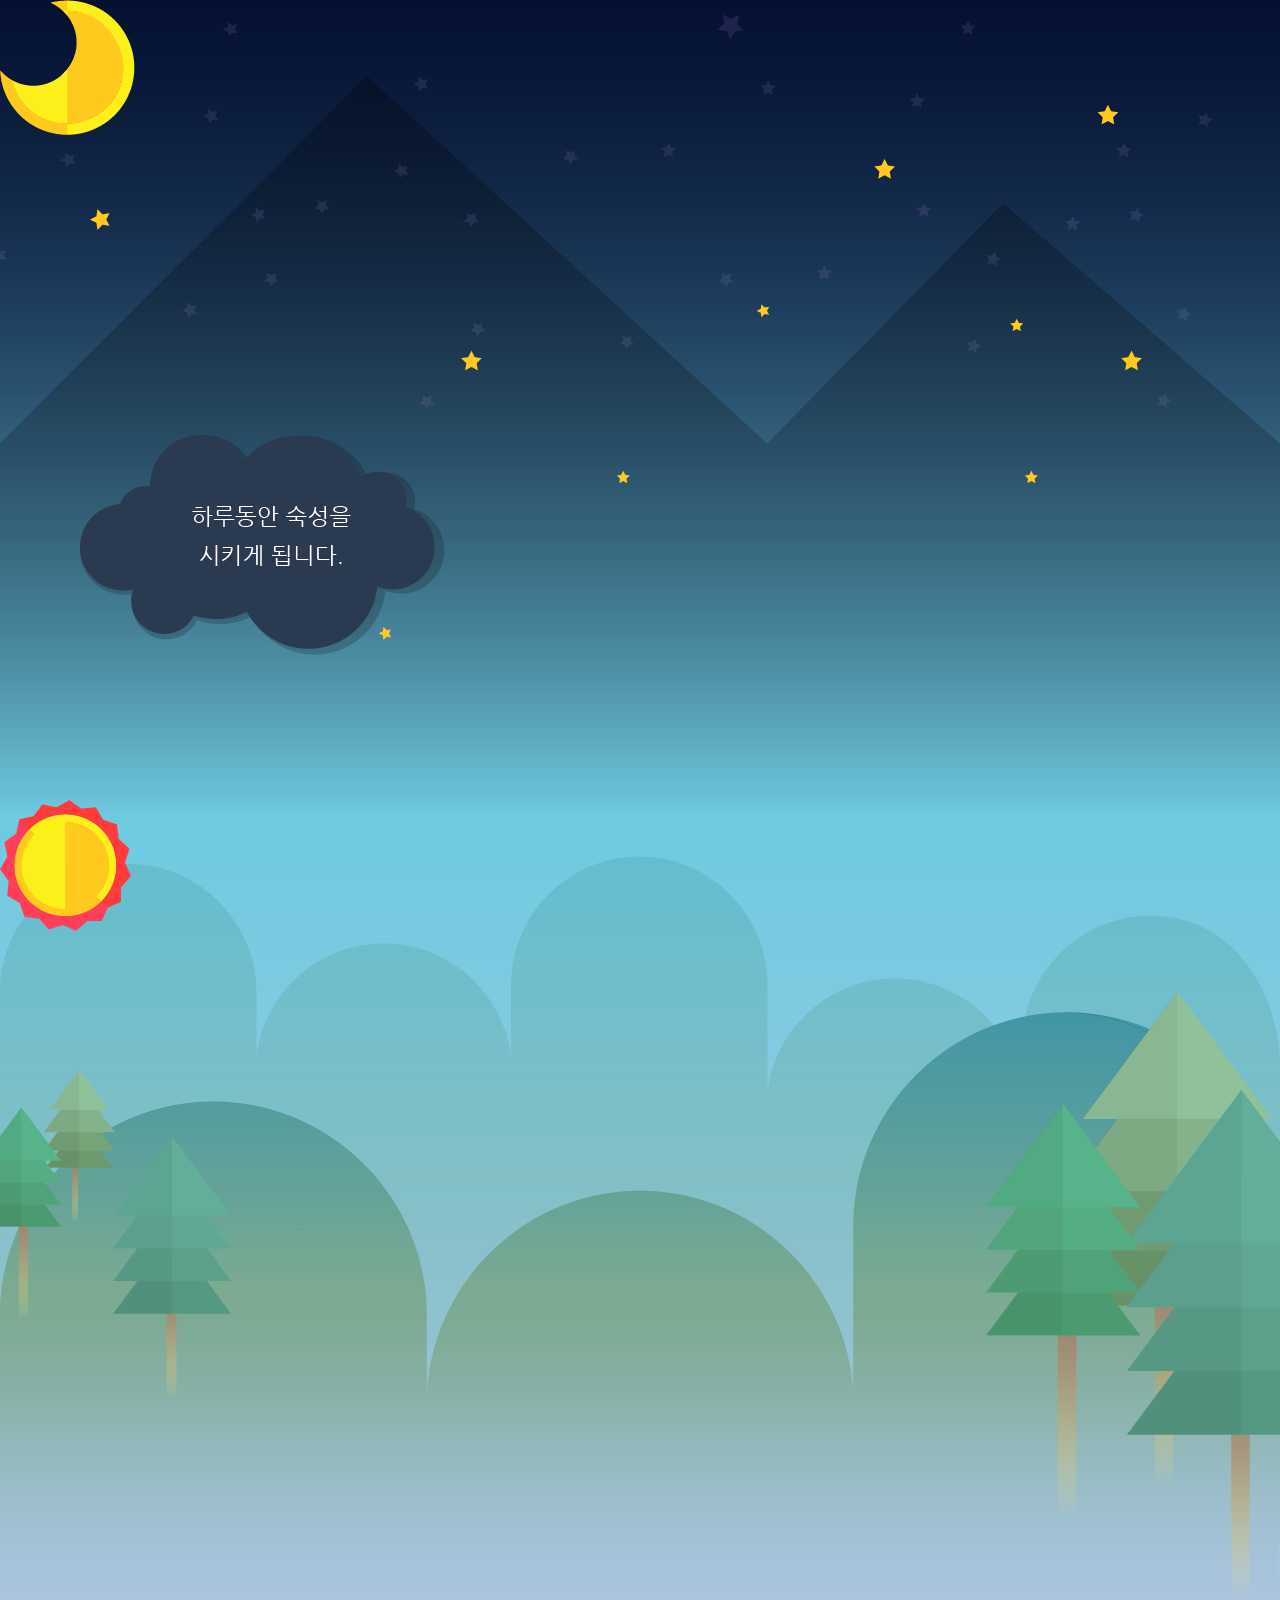
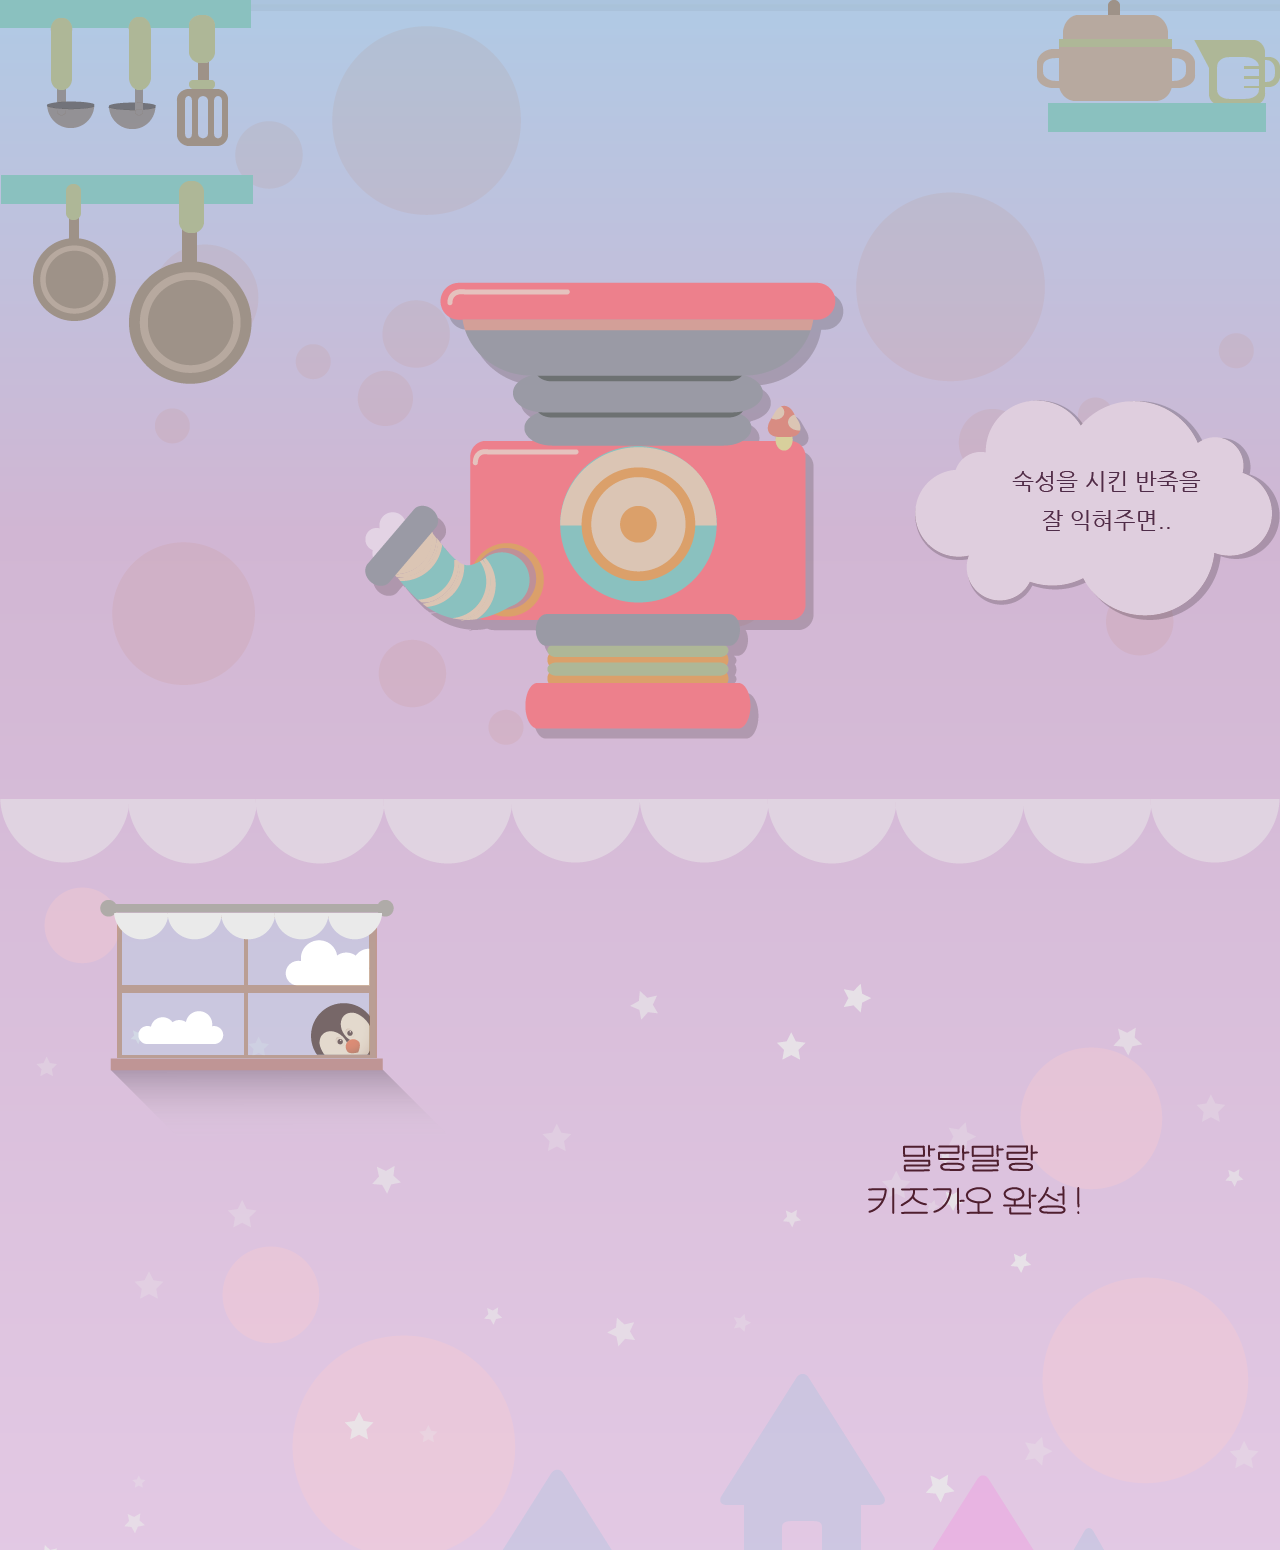
==== commit 67dbedb2: "color1" ====
--- a/KIDSGAO/index.html
+++ b/KIDSGAO/index.html
@@ -156,7 +156,10 @@
     </div>
 
     <div id="color">
-        <div id="color1"></div>
+        <div id="color1">
+            <div id="penguin"></div>
+            <img src="./img/color/color1/color1bubble.png" alt="말랑말랑 키즈가오 완성!">
+        </div>
         <div id="color2"></div>
         <div id="color3"></div>
     </div>
--- a/KIDSGAO/style.css
+++ b/KIDSGAO/style.css
@@ -630,4 +630,26 @@
     right:0;
     top:400px;  /* kitchen 공간을 기준으로 상단에서 400px 떨어짐
                     margin-top 속성을 사용할 경우, img가 만들어지는 최초 위치를 기준으로 좌표가 설정되므로 의도한 위치보다 아래에 위치함 */
+}
+
+/********************
+*** Color ***
+*******************/
+#color #color1{
+    width:100%;
+    height:750px;
+    background-image:url(./img/color/color1/color1_bg.png);
+}
+#color #color1 #penguin{
+    position:relative;
+    width:356px;
+    height:244px;
+    background-image:url(./img/color/color1/penguin.png);
+    top:100px;
+    left:100px;
+}
+#color #color1 img{
+    position:relative;
+    float:right;
+    margin:100px 200px 0px 0px;
 }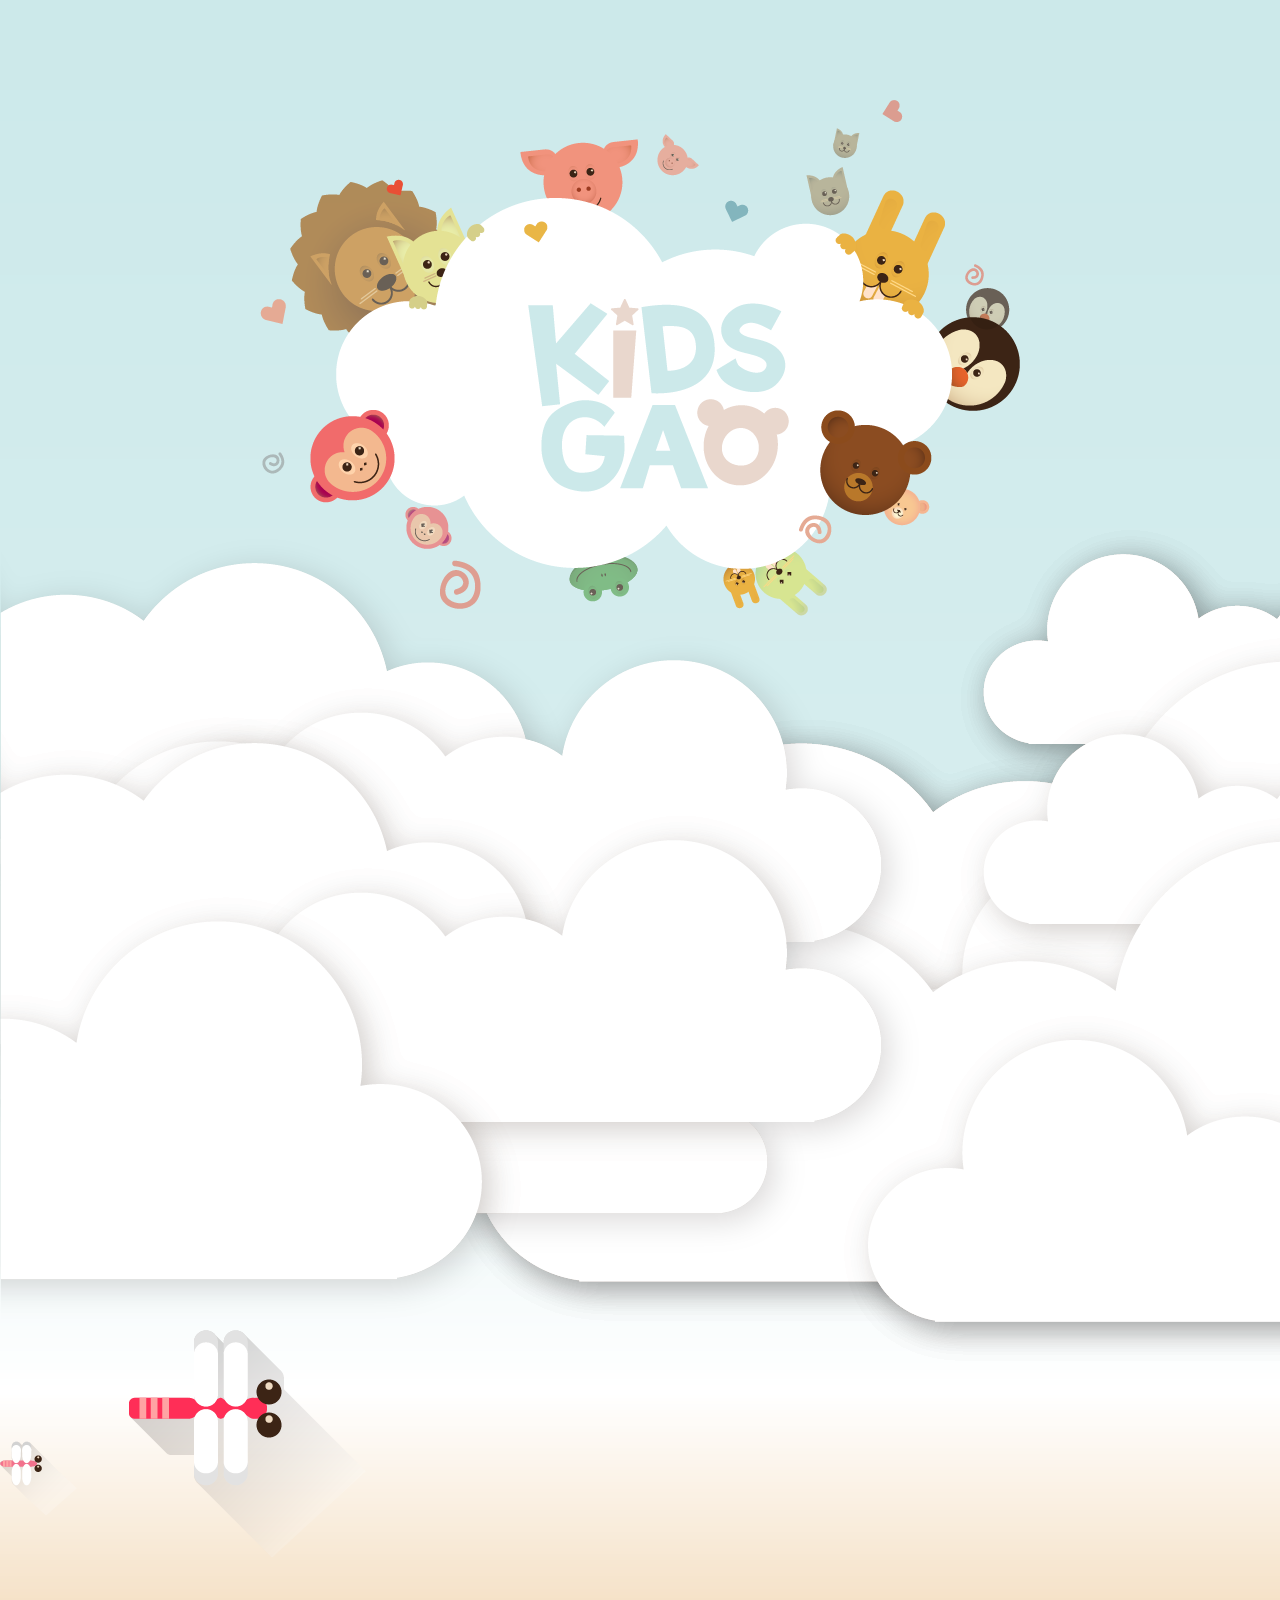
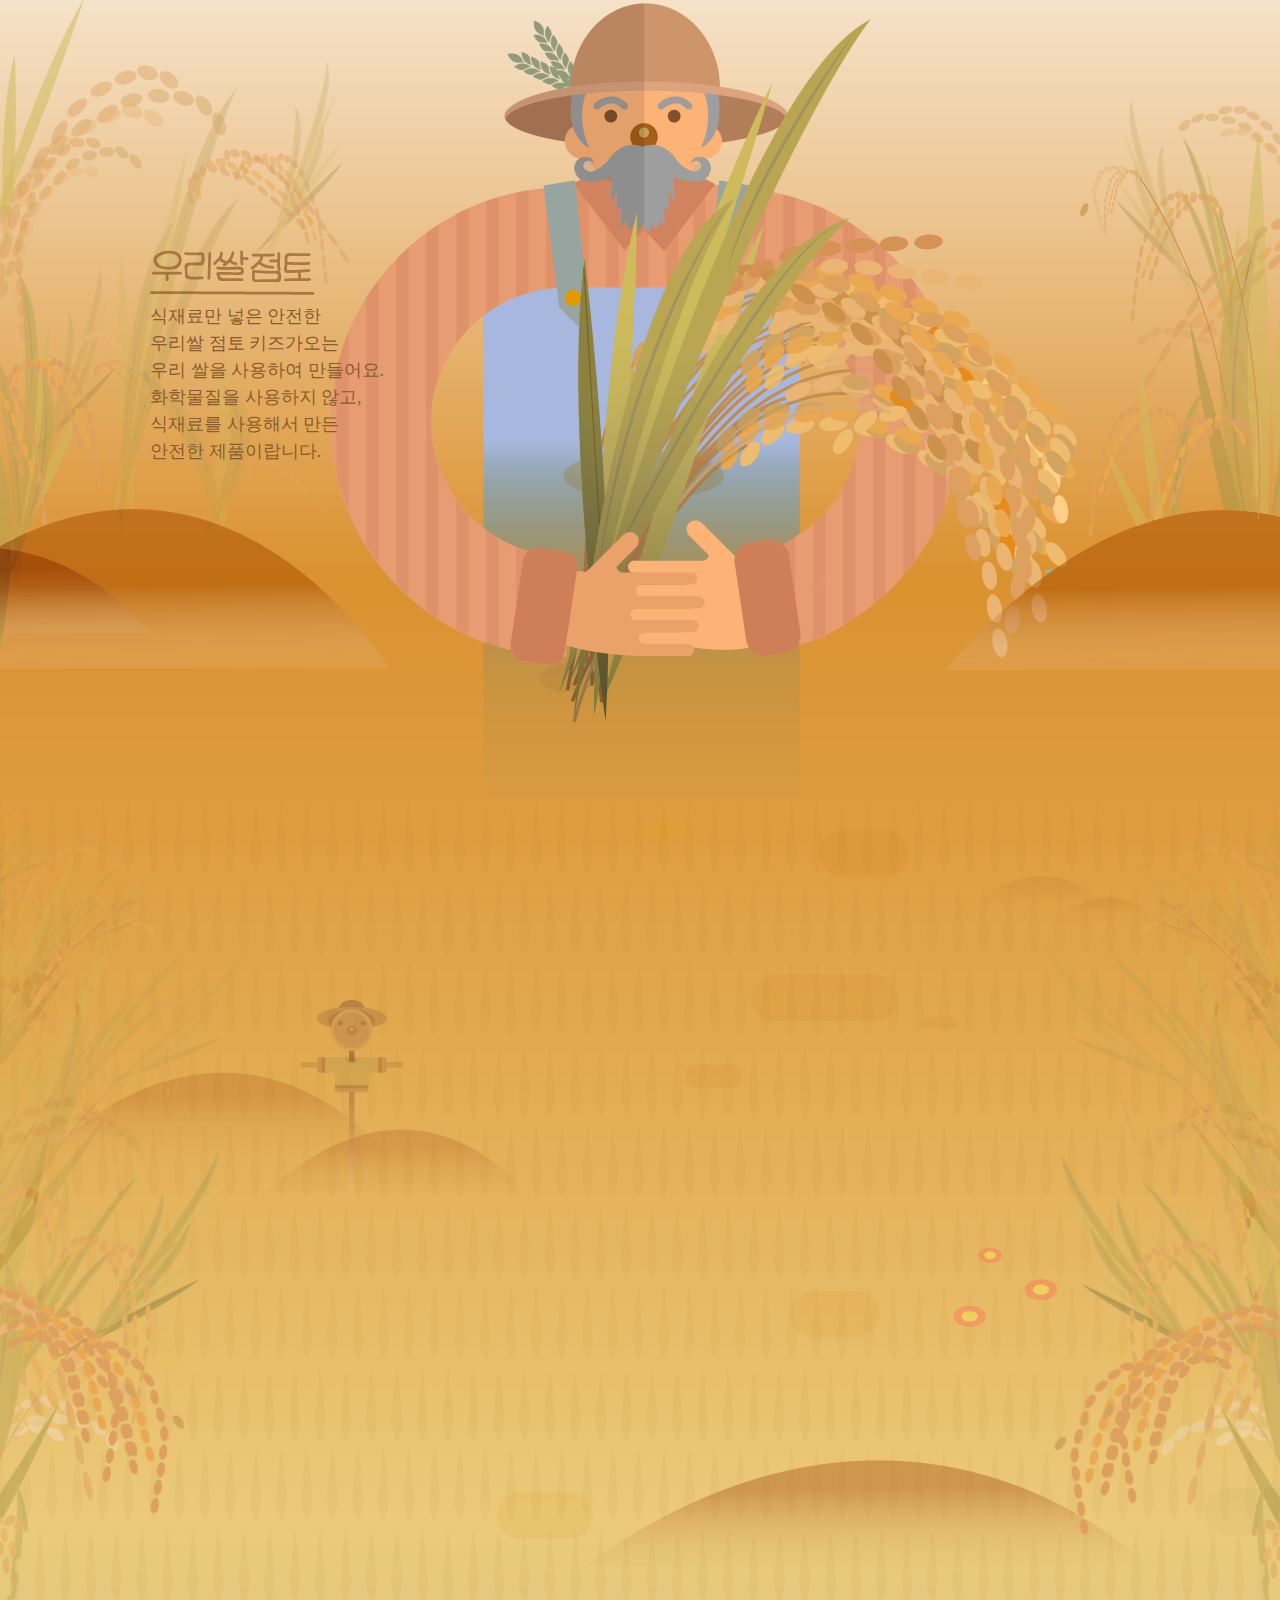
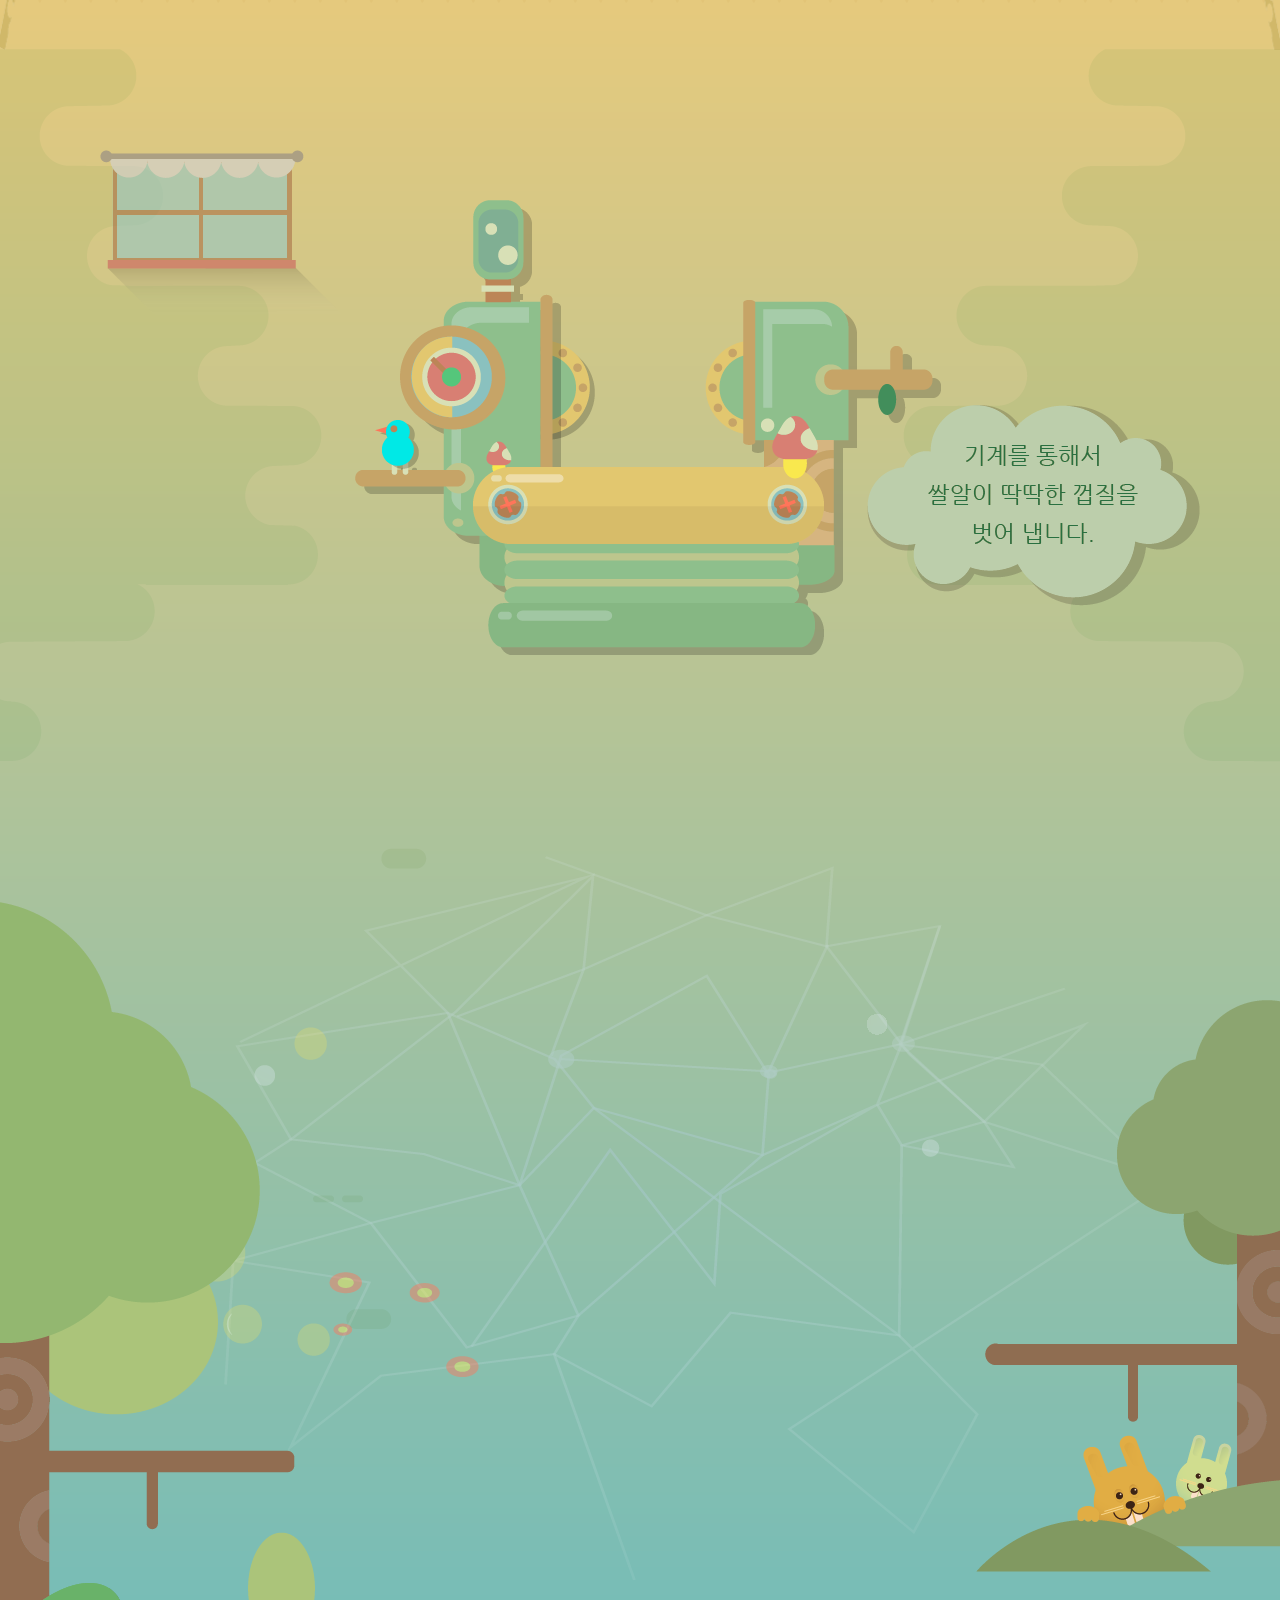
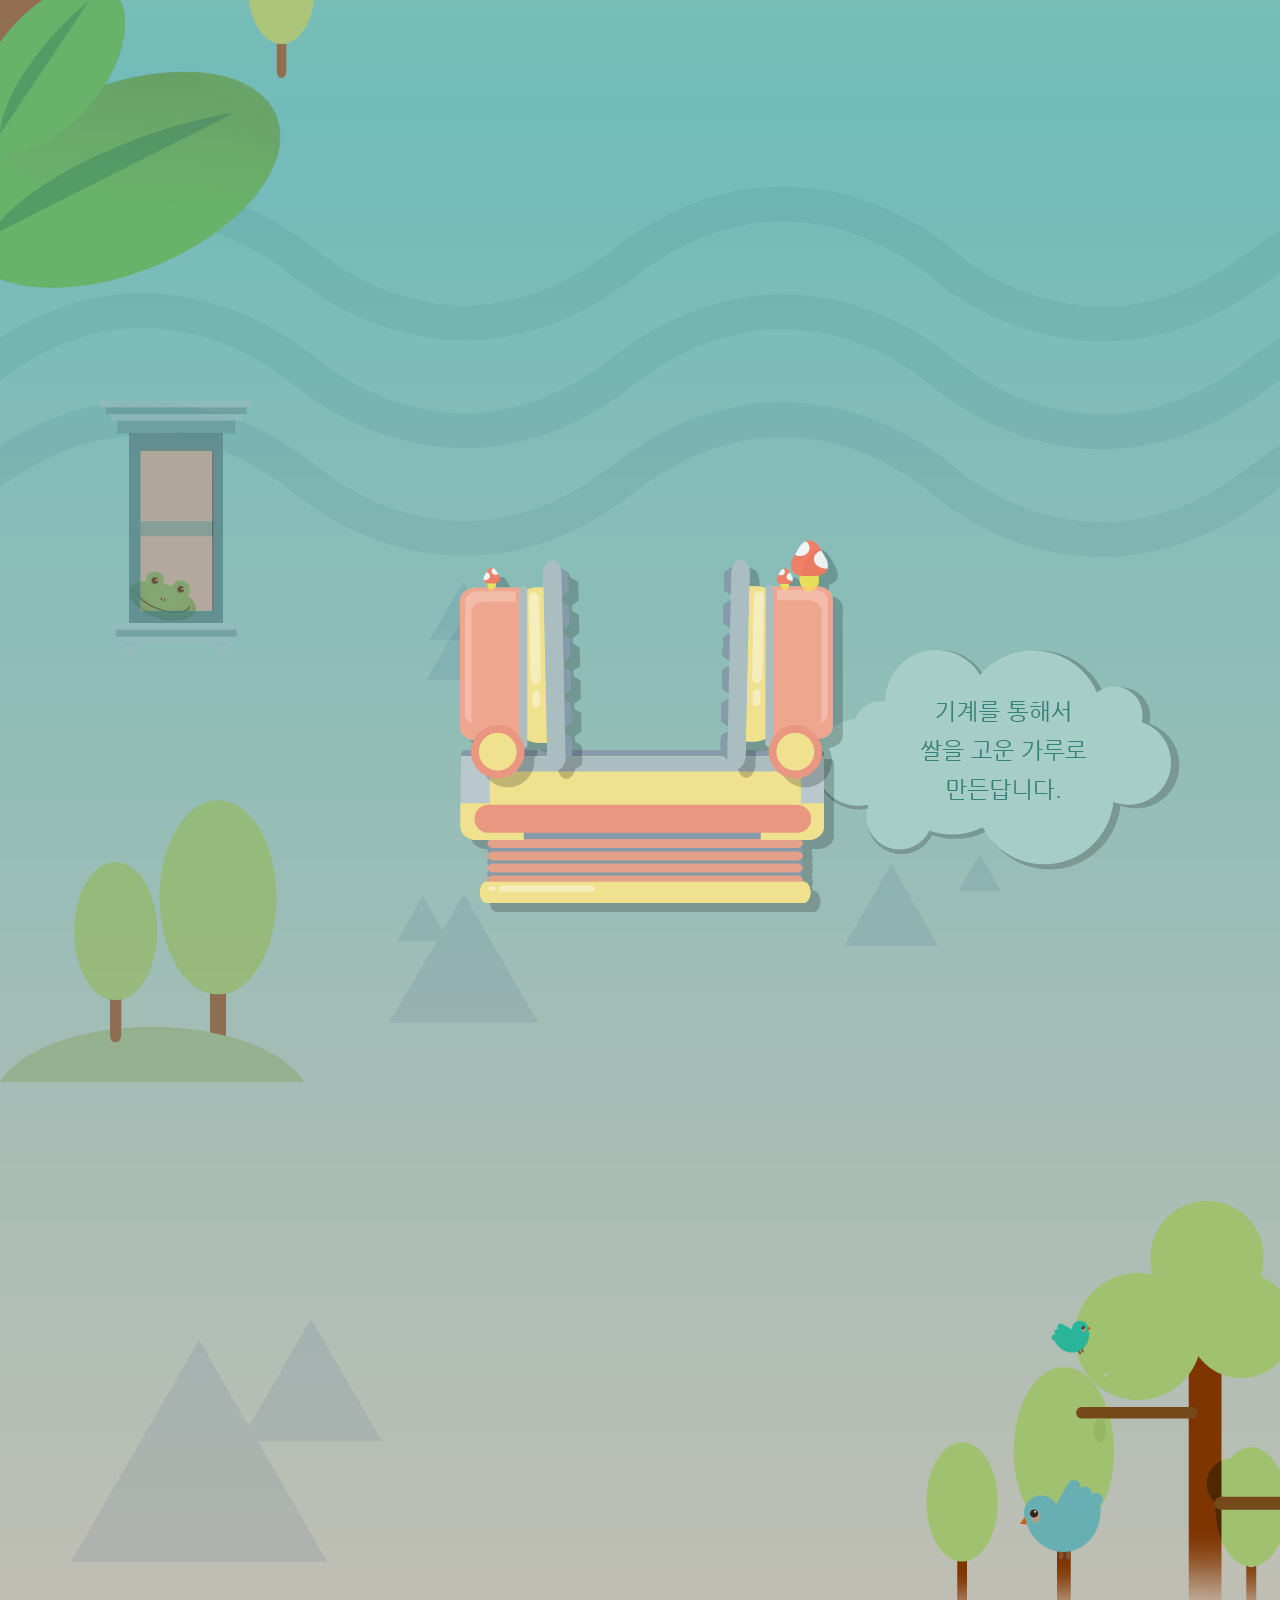
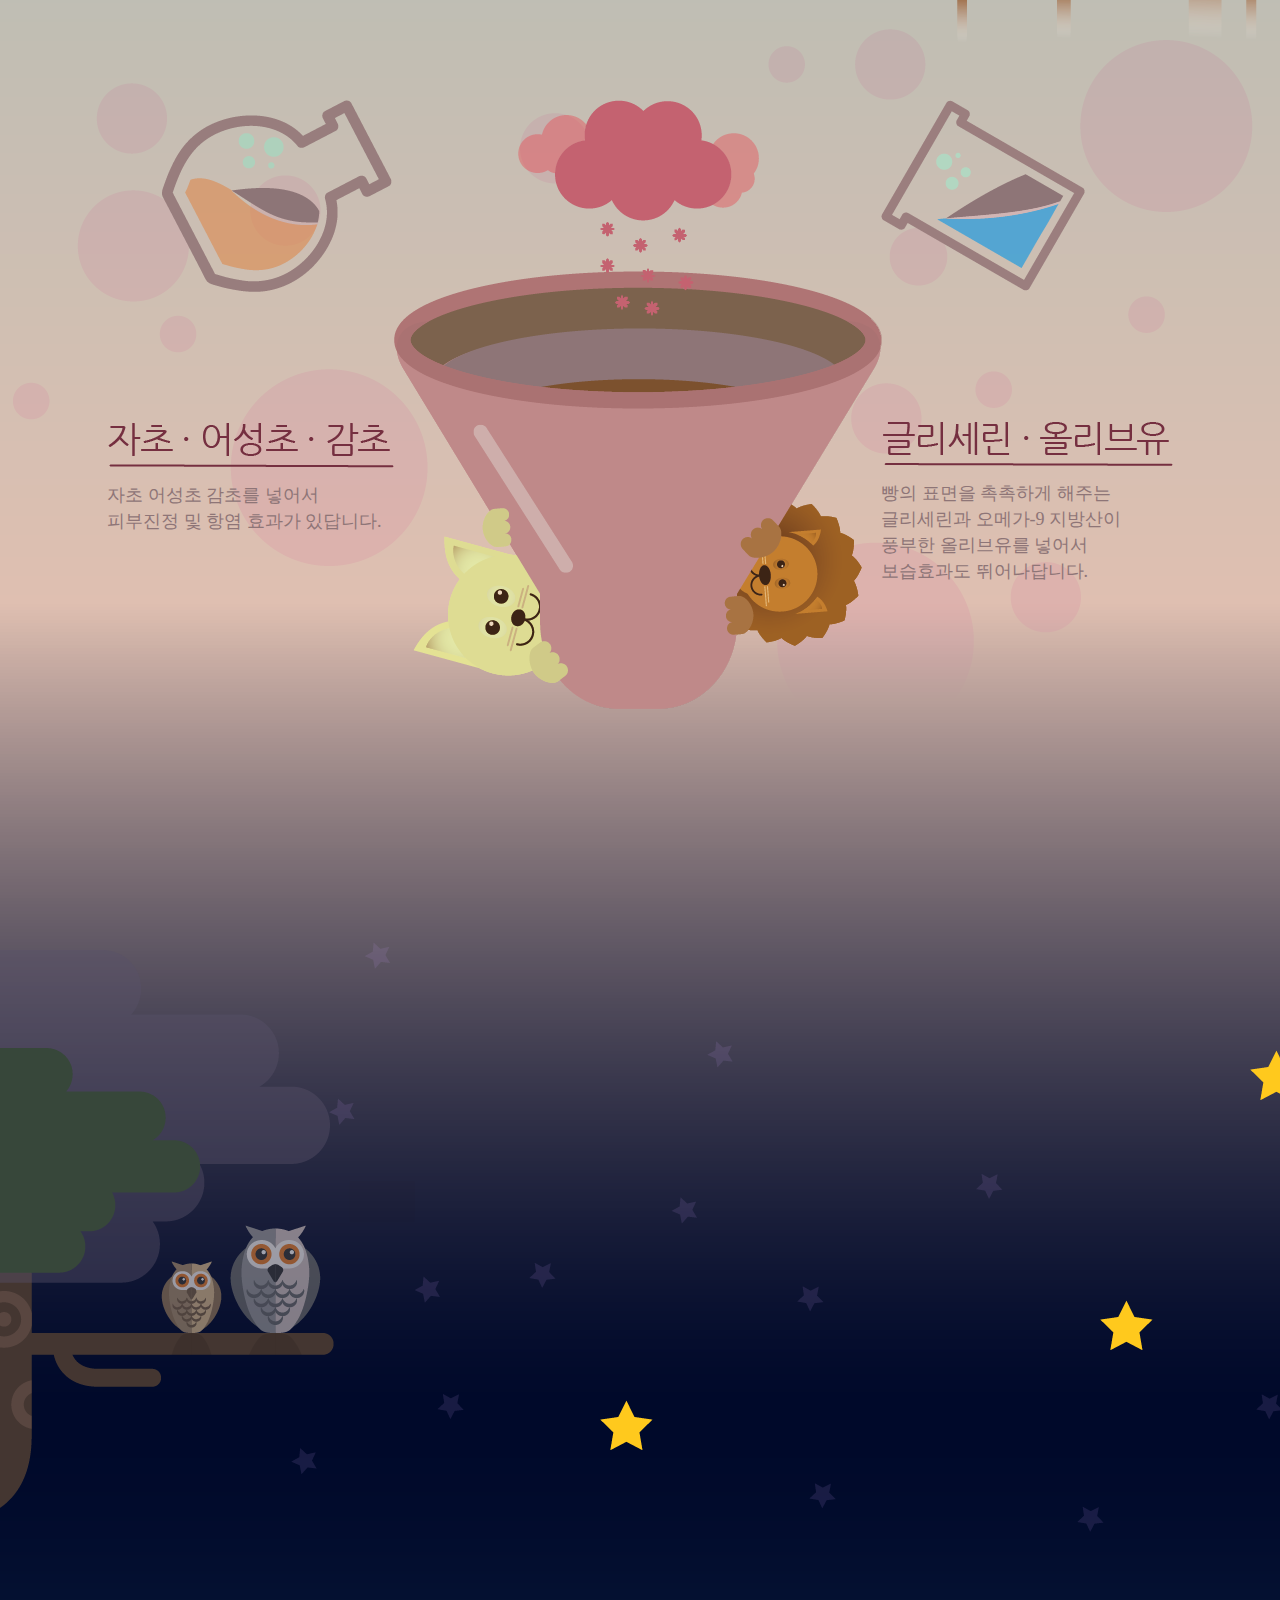
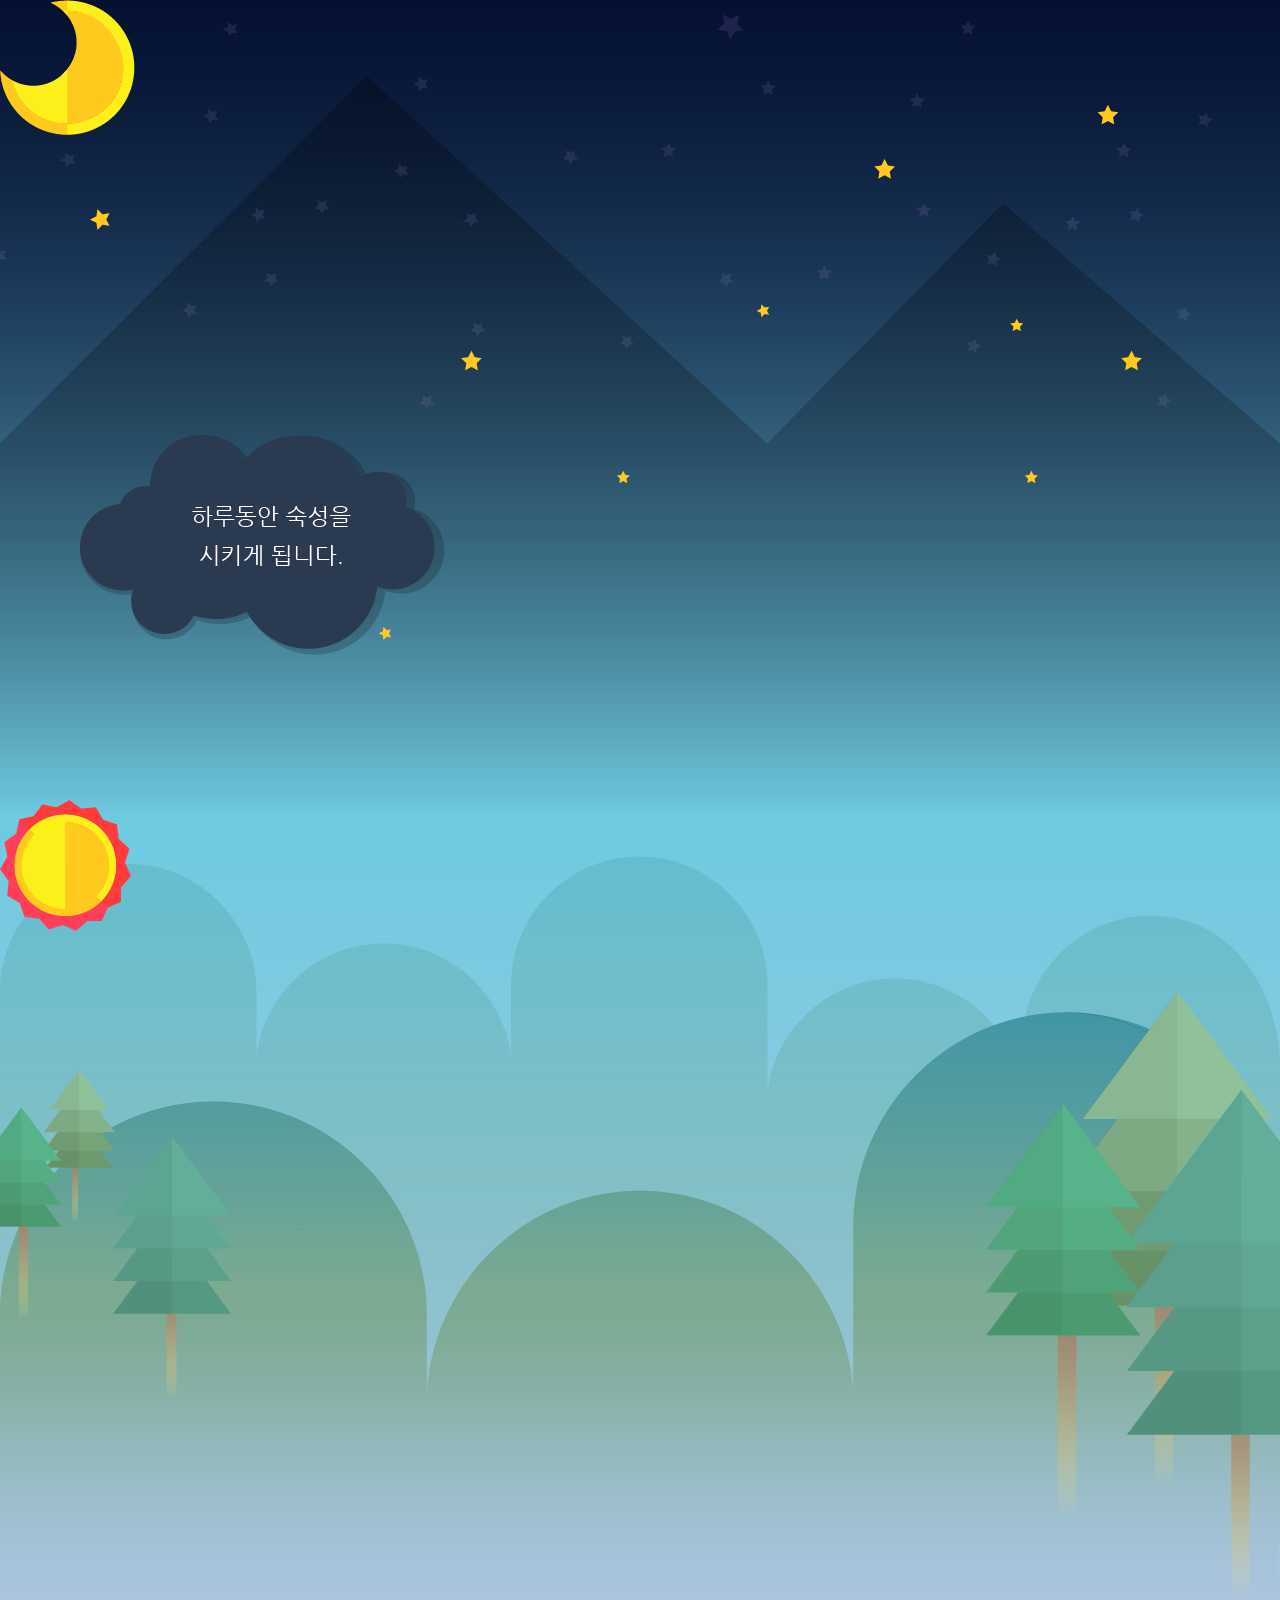
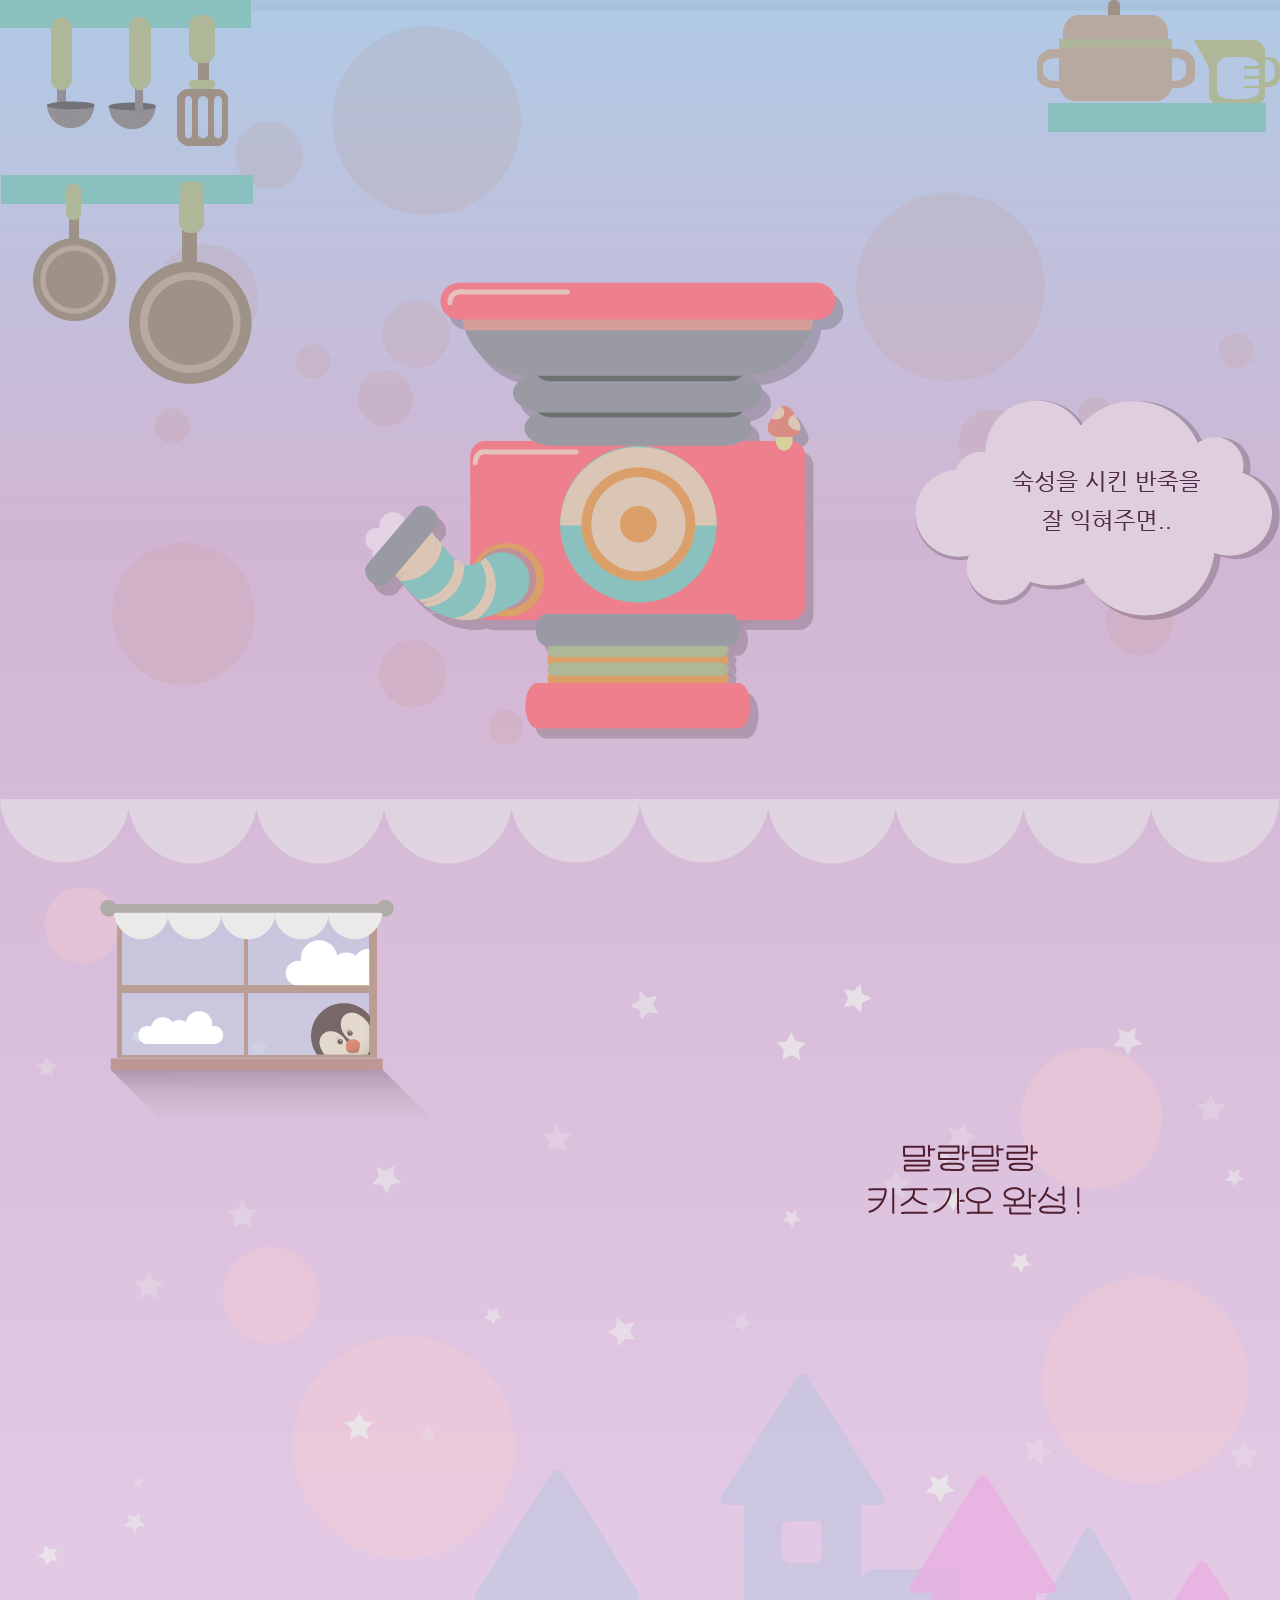
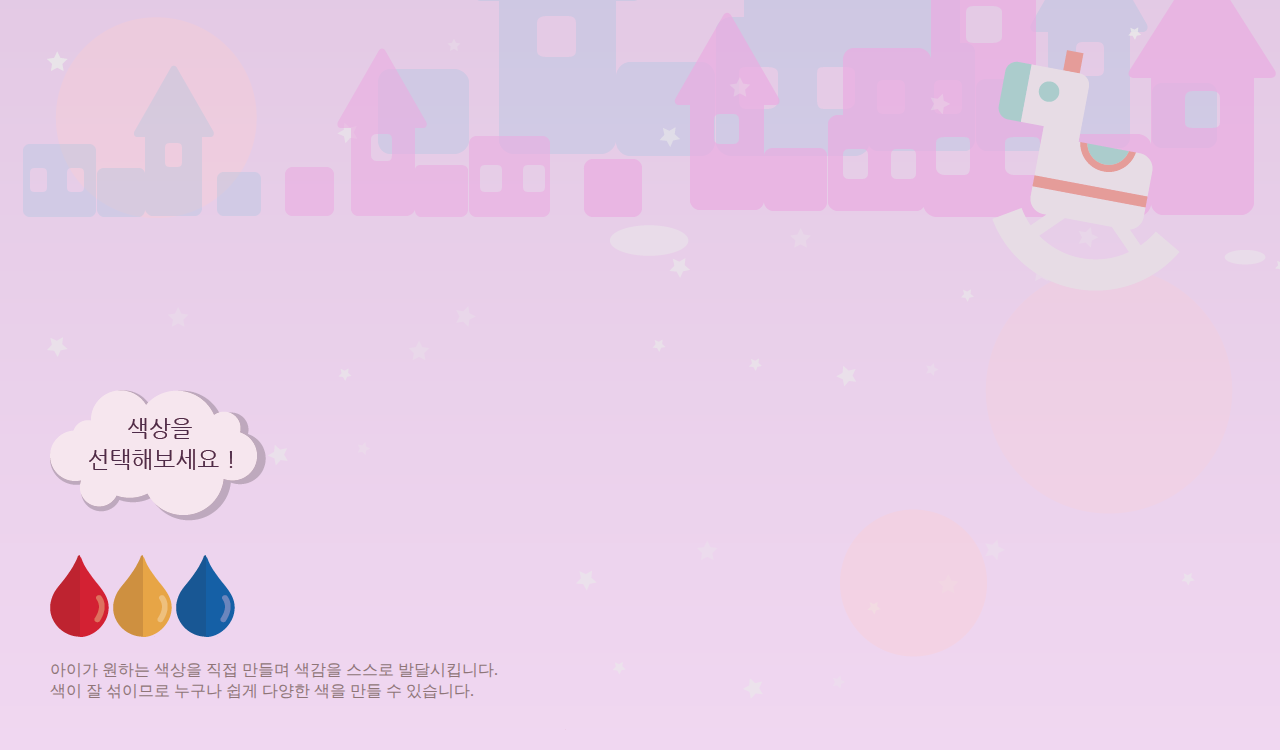
==== commit 25e19c31: "color2" ====
--- a/KIDSGAO/index.html
+++ b/KIDSGAO/index.html
@@ -160,7 +160,21 @@
             <div id="penguin"></div>
             <img src="./img/color/color1/color1bubble.png" alt="말랑말랑 키즈가오 완성!">
         </div>
-        <div id="color2"></div>
+        <div id="color2">
+            <div id="horse"></div>
+            <div id="colorWrap">
+                <img src="./img/color/color2/color2bubble.png" alt="색상을 선택해보세요!">
+                <div id="btnWrap">
+                    <button id="red"></button>
+                    <button id="yellow"></button>
+                    <button id="blue"></button>
+                </div>
+                <p>
+                    아이가 원하는 색상을 직접 만들며 색감을 스스로 발달시킵니다. <br>
+                    색이 잘 섞이므로 누구나 쉽게 다양한 색을 만들 수 있습니다.
+                </p>
+            </div>
+        </div>
         <div id="color3"></div>
     </div>
 </body>
--- a/KIDSGAO/style.css
+++ b/KIDSGAO/style.css
@@ -652,4 +652,49 @@
     position:relative;
     float:right;
     margin:100px 200px 0px 0px;
+}
+
+#color #color2{
+    position:relative;
+    width:100%;
+    height:800px;
+    background-image:url(./img/color/color2/color2_bg.png);
+}
+#color #color2 #horse{
+    position:absolute;
+    width:188px;
+    height:241px;
+    background-image:url(./img/color/color2/horse.png);
+    right:0;
+    margin:100px 100px 0px 0px;
+}
+#color #color2 #colorWrap{
+    position:absolute;
+    width:500px;
+    top:440px;
+    margin-left:50px;
+}
+#color #color2 #colorWrap img{
+    margin-bottom:30px;
+}
+#color #color2 #colorWrap #btnWrap{
+    margin-bottom:20px;
+}
+#color #color2 #colorWrap #btnWrap #red{
+    width:59px;
+    height:82px;
+    background-image:url(./img/color/color2/btn/btn_red.png);
+}
+#color #color2 #colorWrap #btnWrap #yellow{
+    width:59px;
+    height:82px;
+    background-image:url(./img/color/color2/btn/btn_yellow.png);
+}
+#color #color2 #colorWrap #btnWrap #blue{
+    width:59px;
+    height:82px;
+    background-image:url(./img/color/color2/btn/btn_blue.png);
+}
+#color #color2 #colorWrap p{
+    color:#8E7577;
 }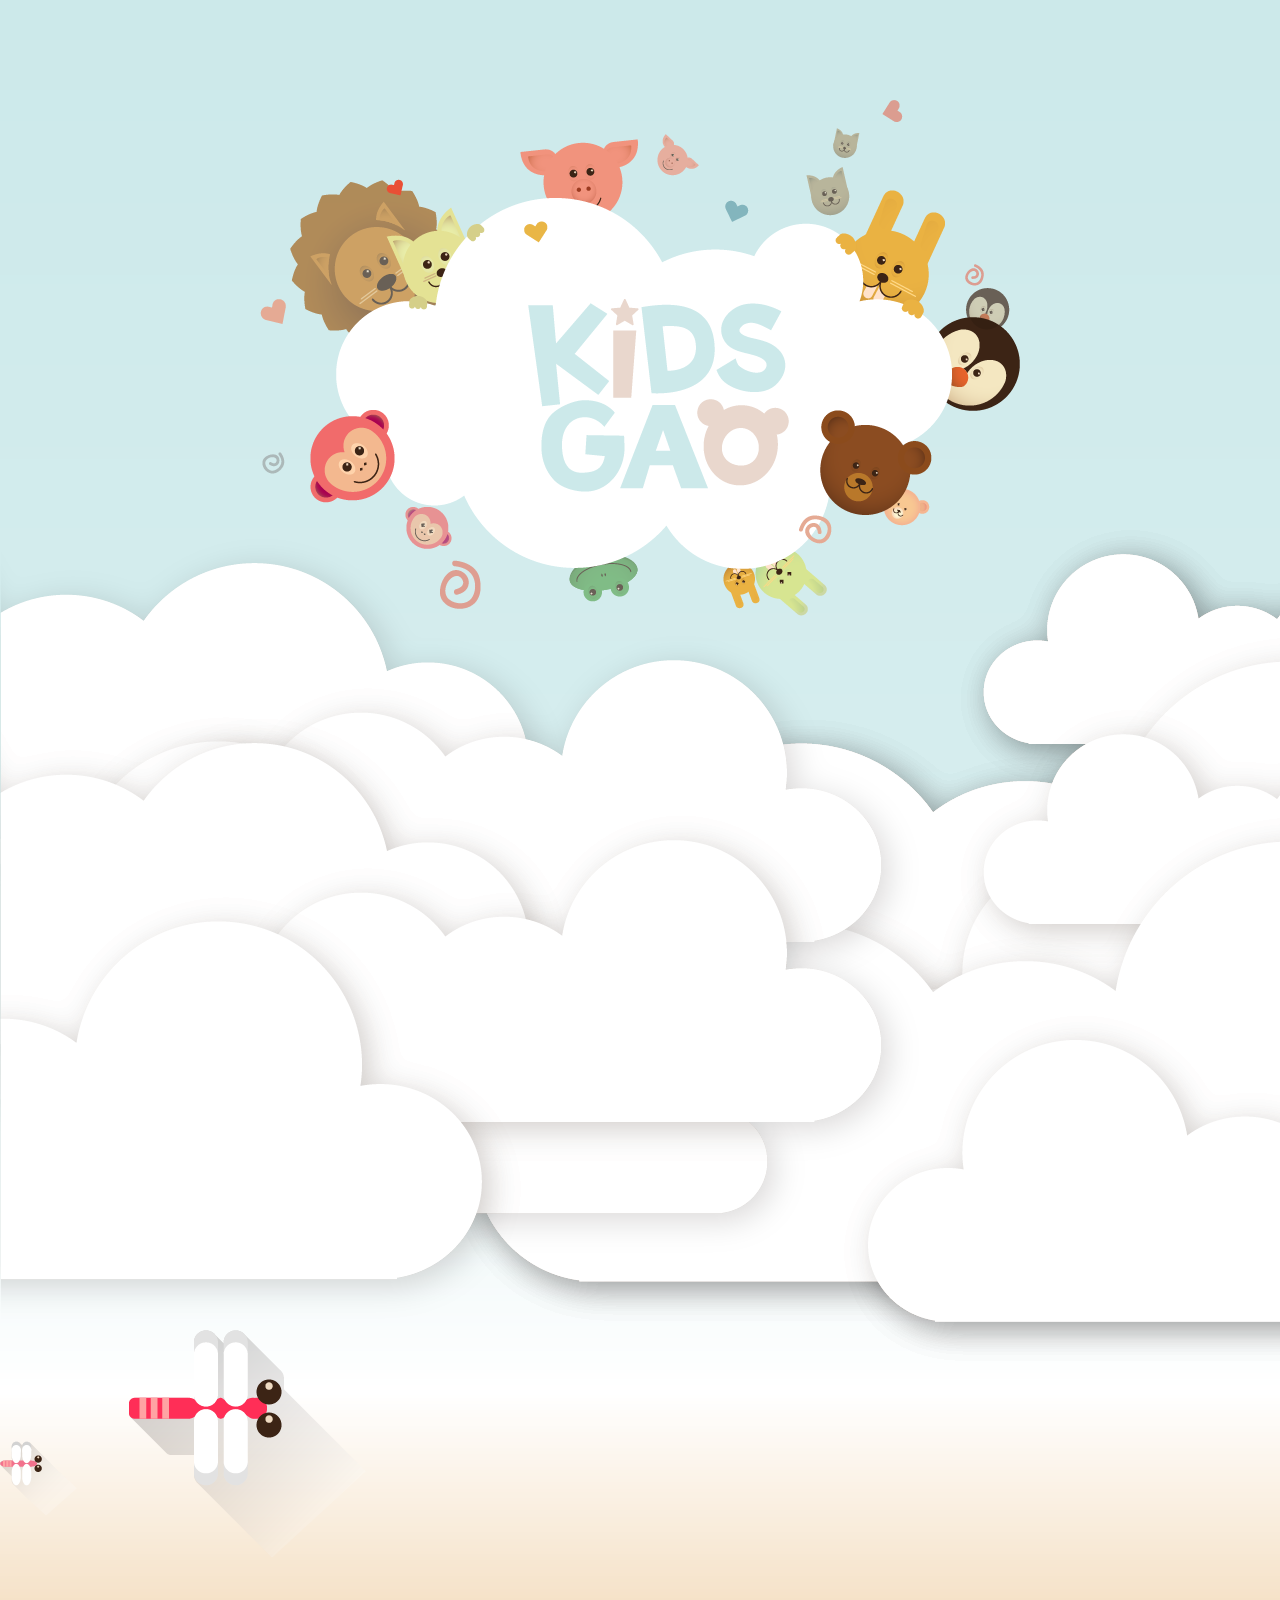
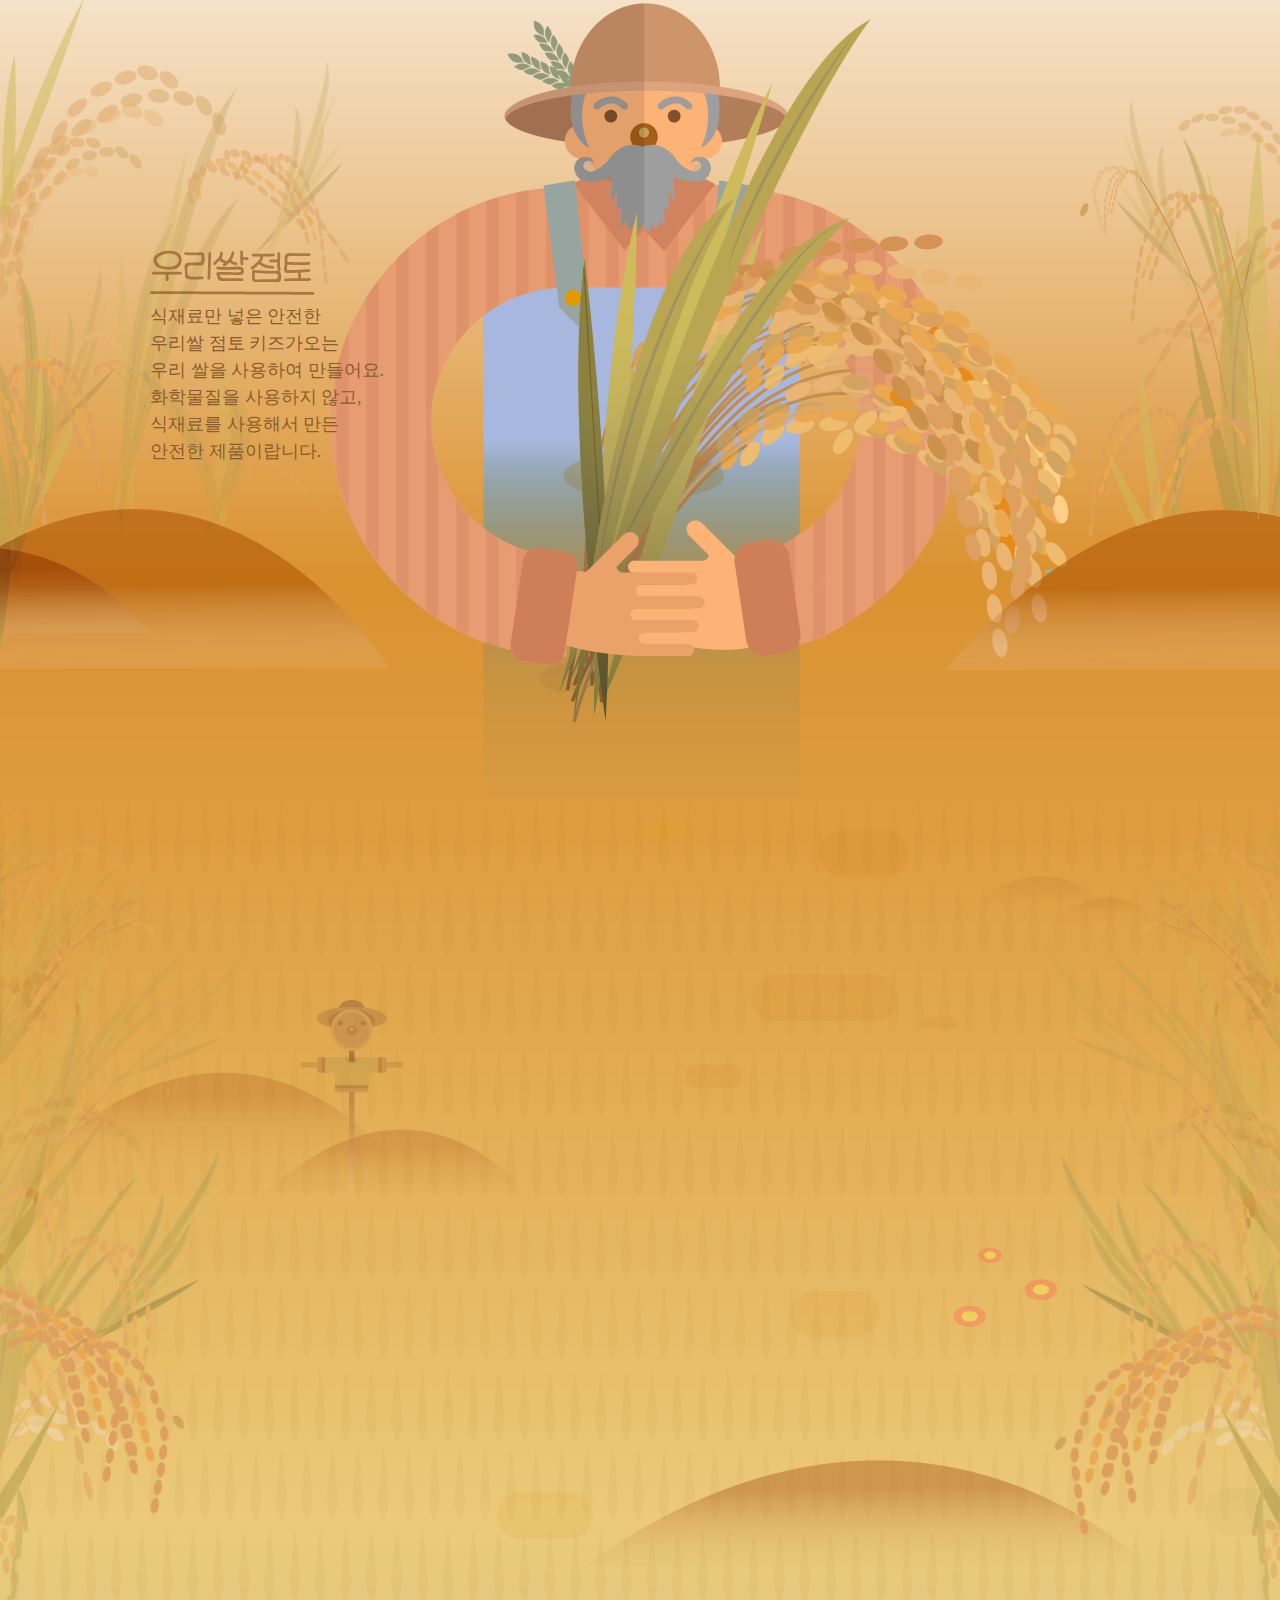
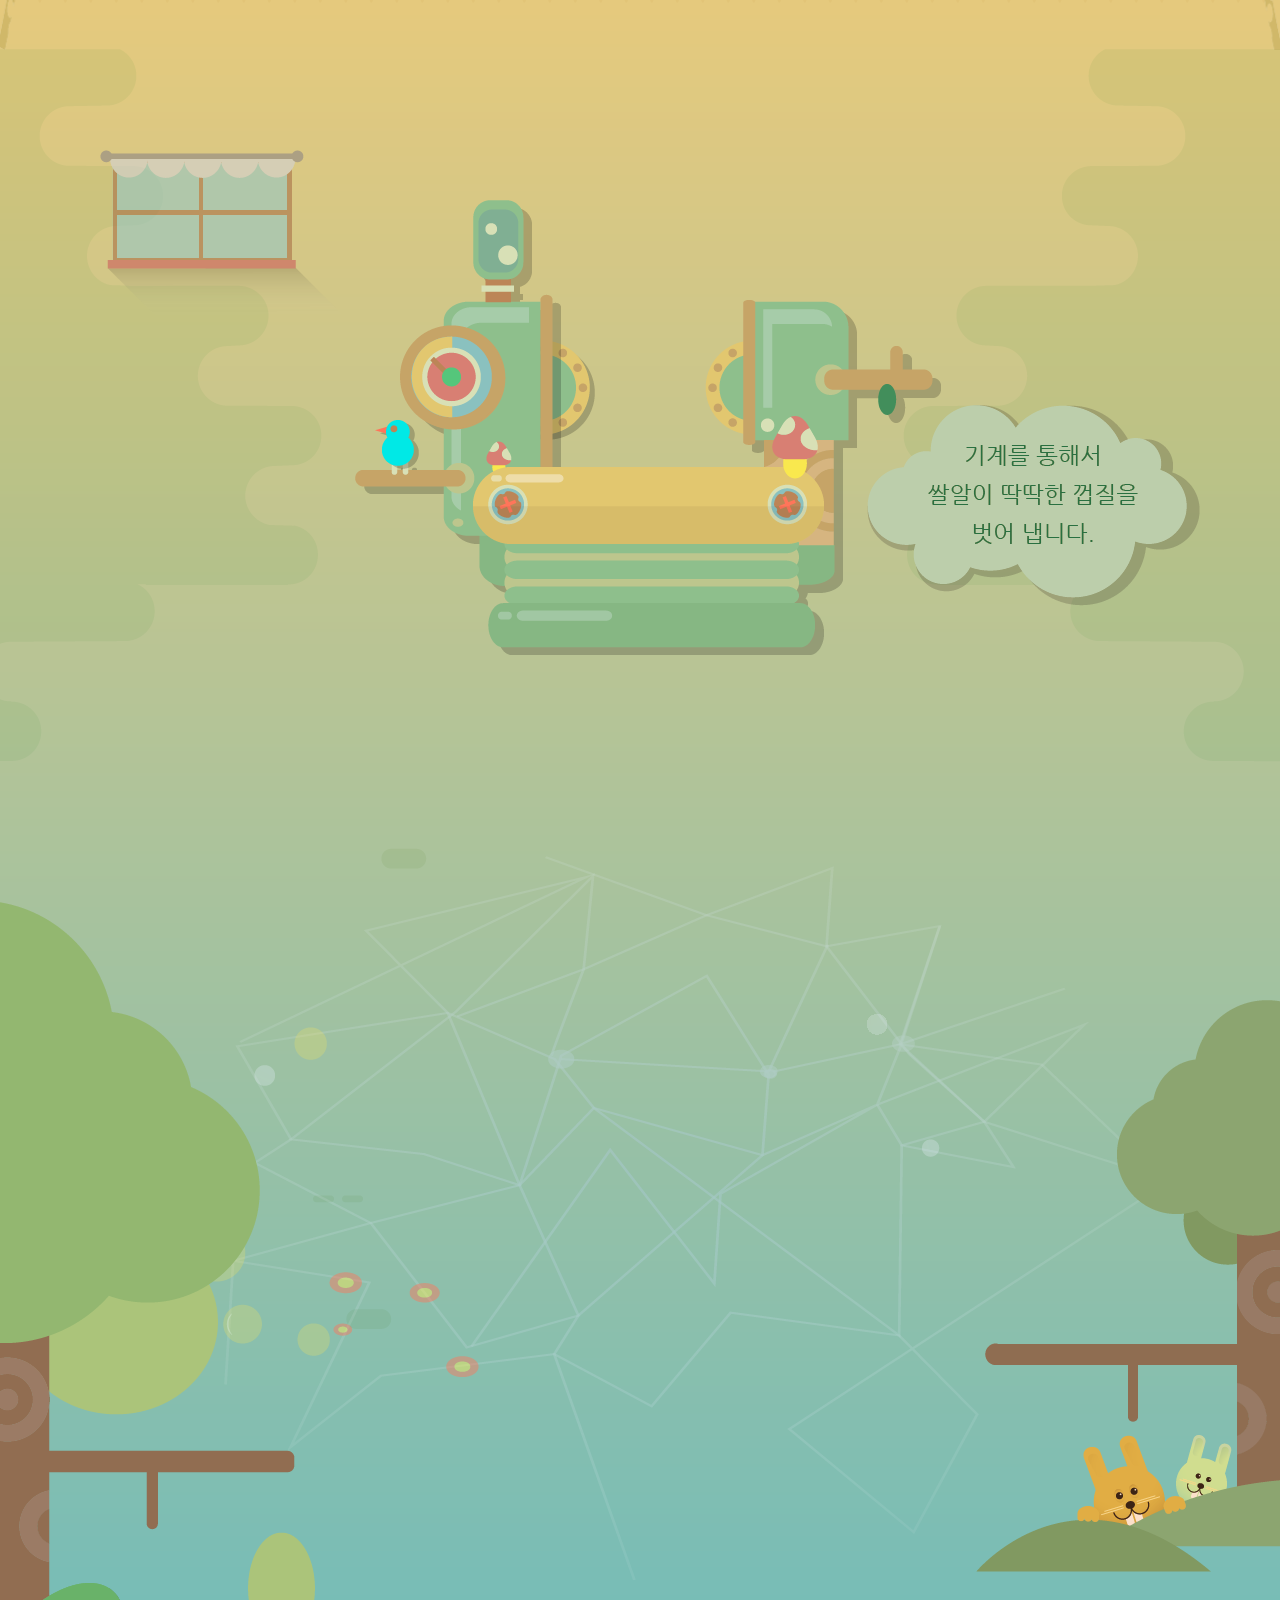
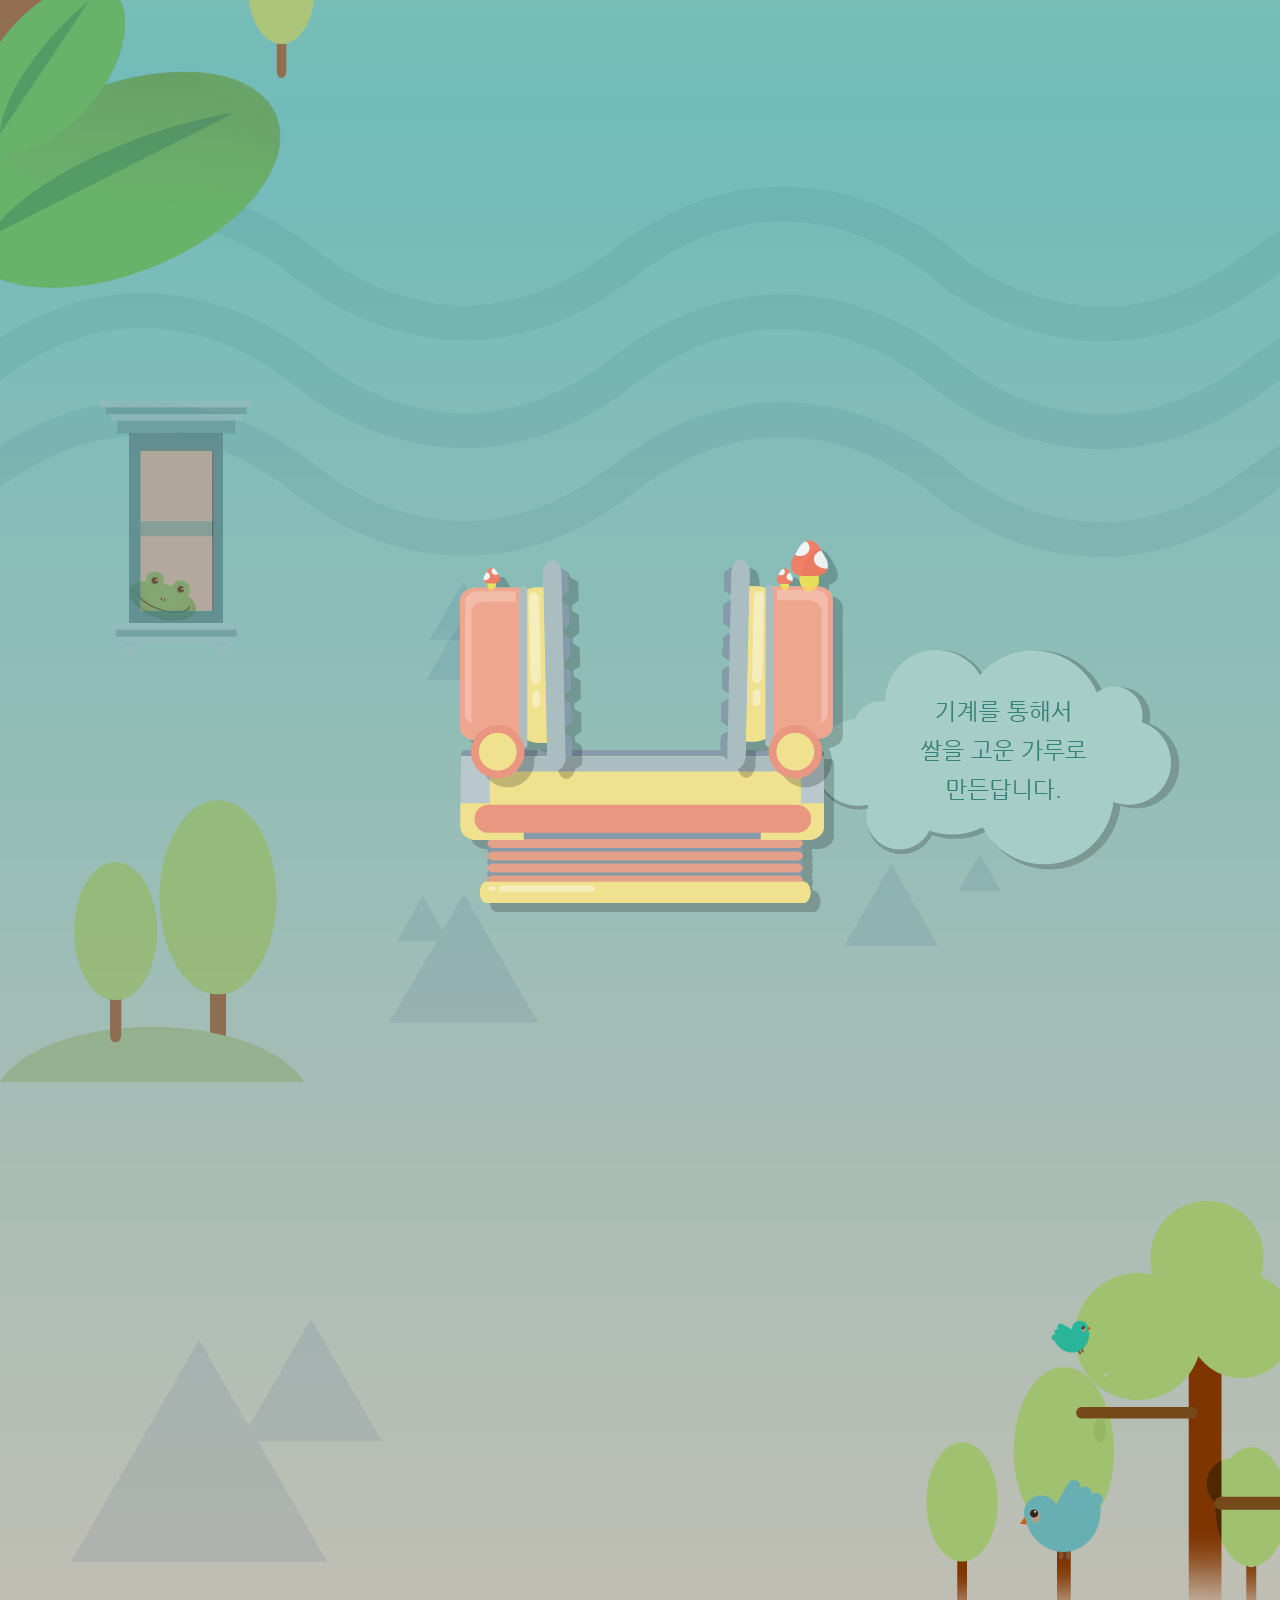
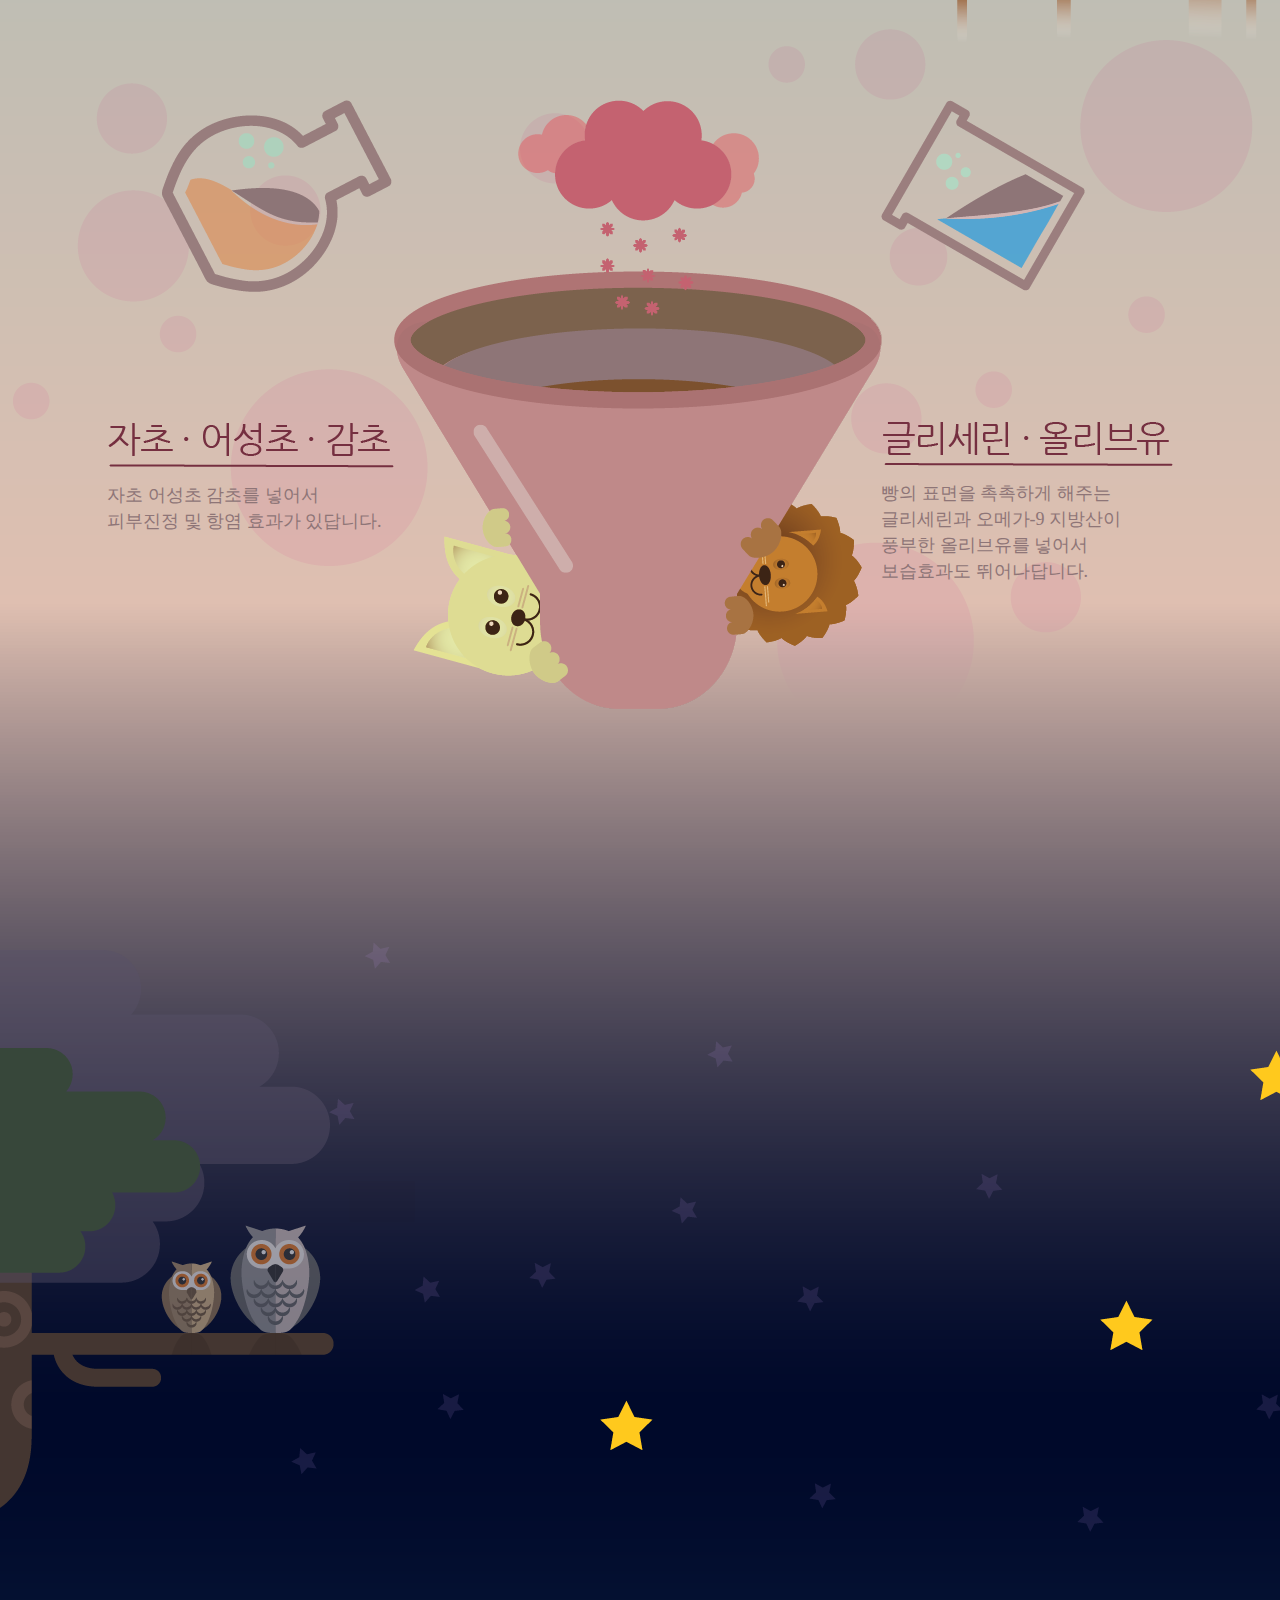
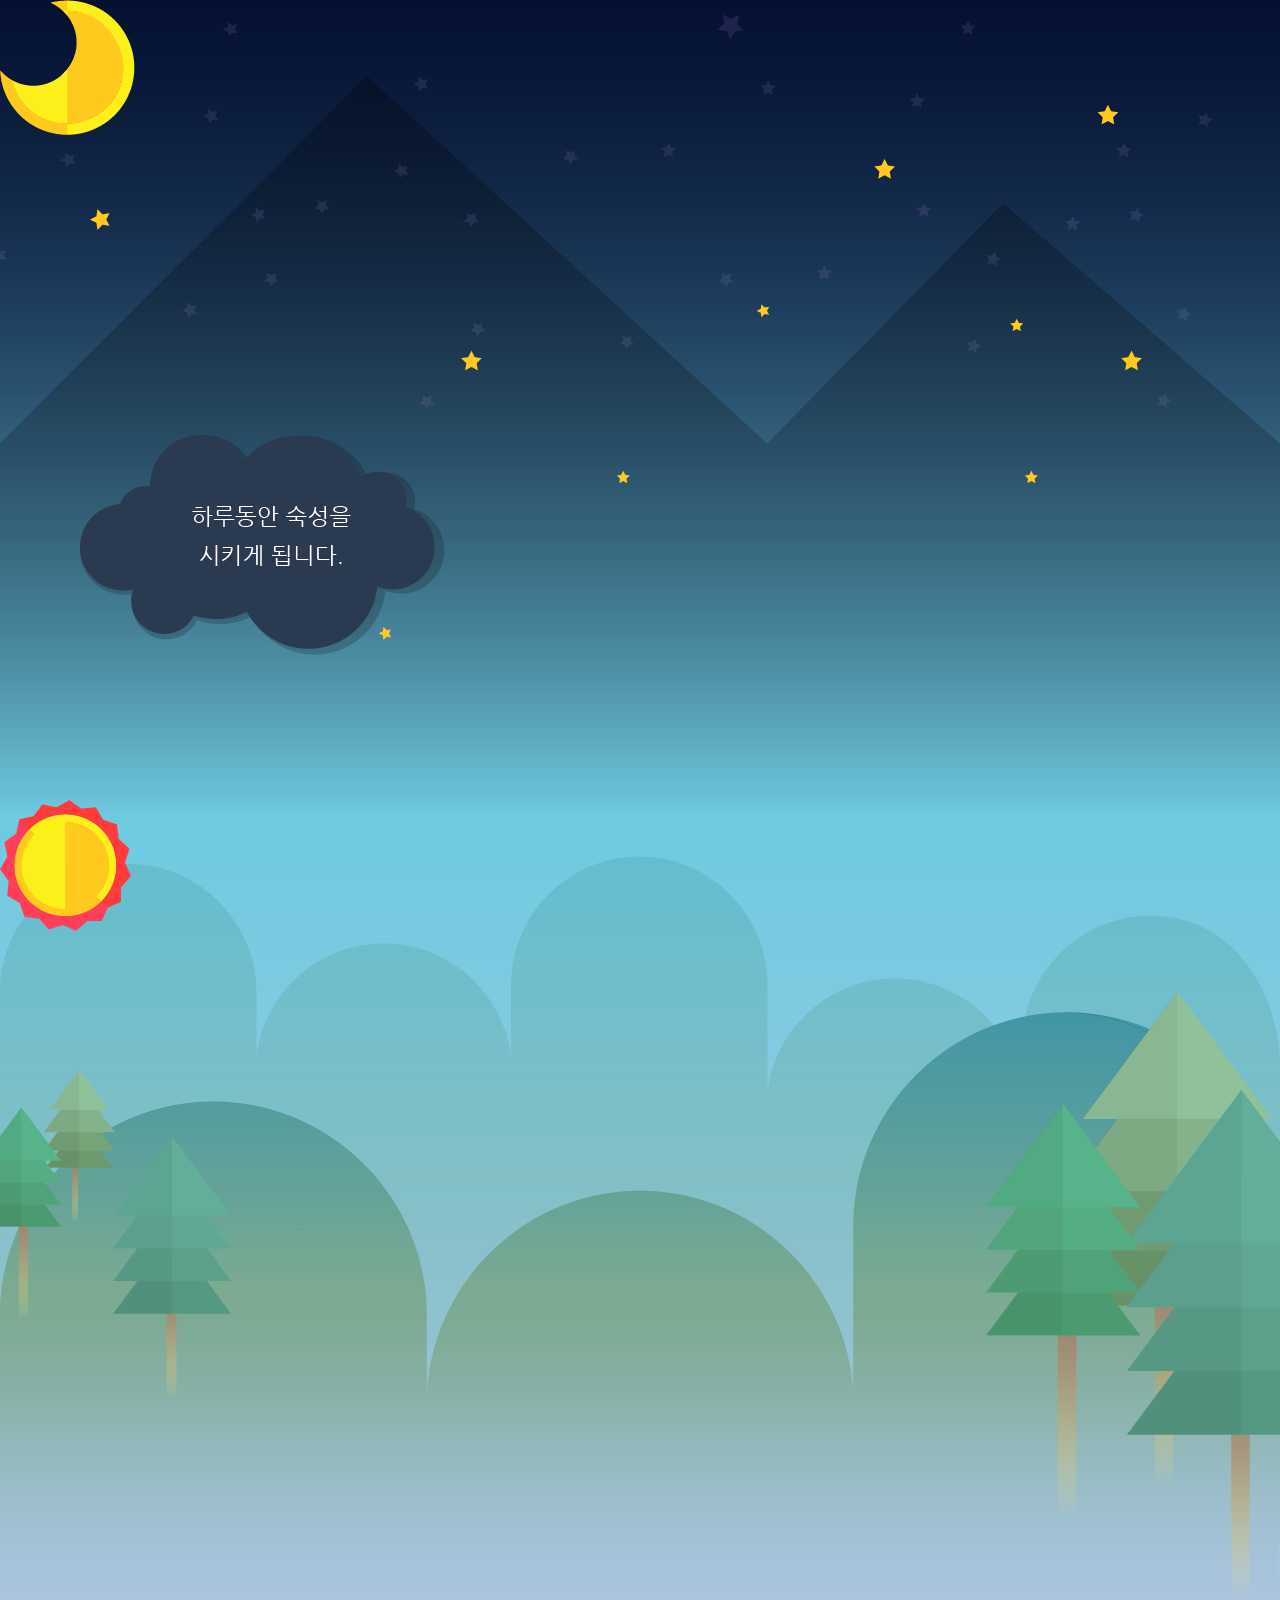
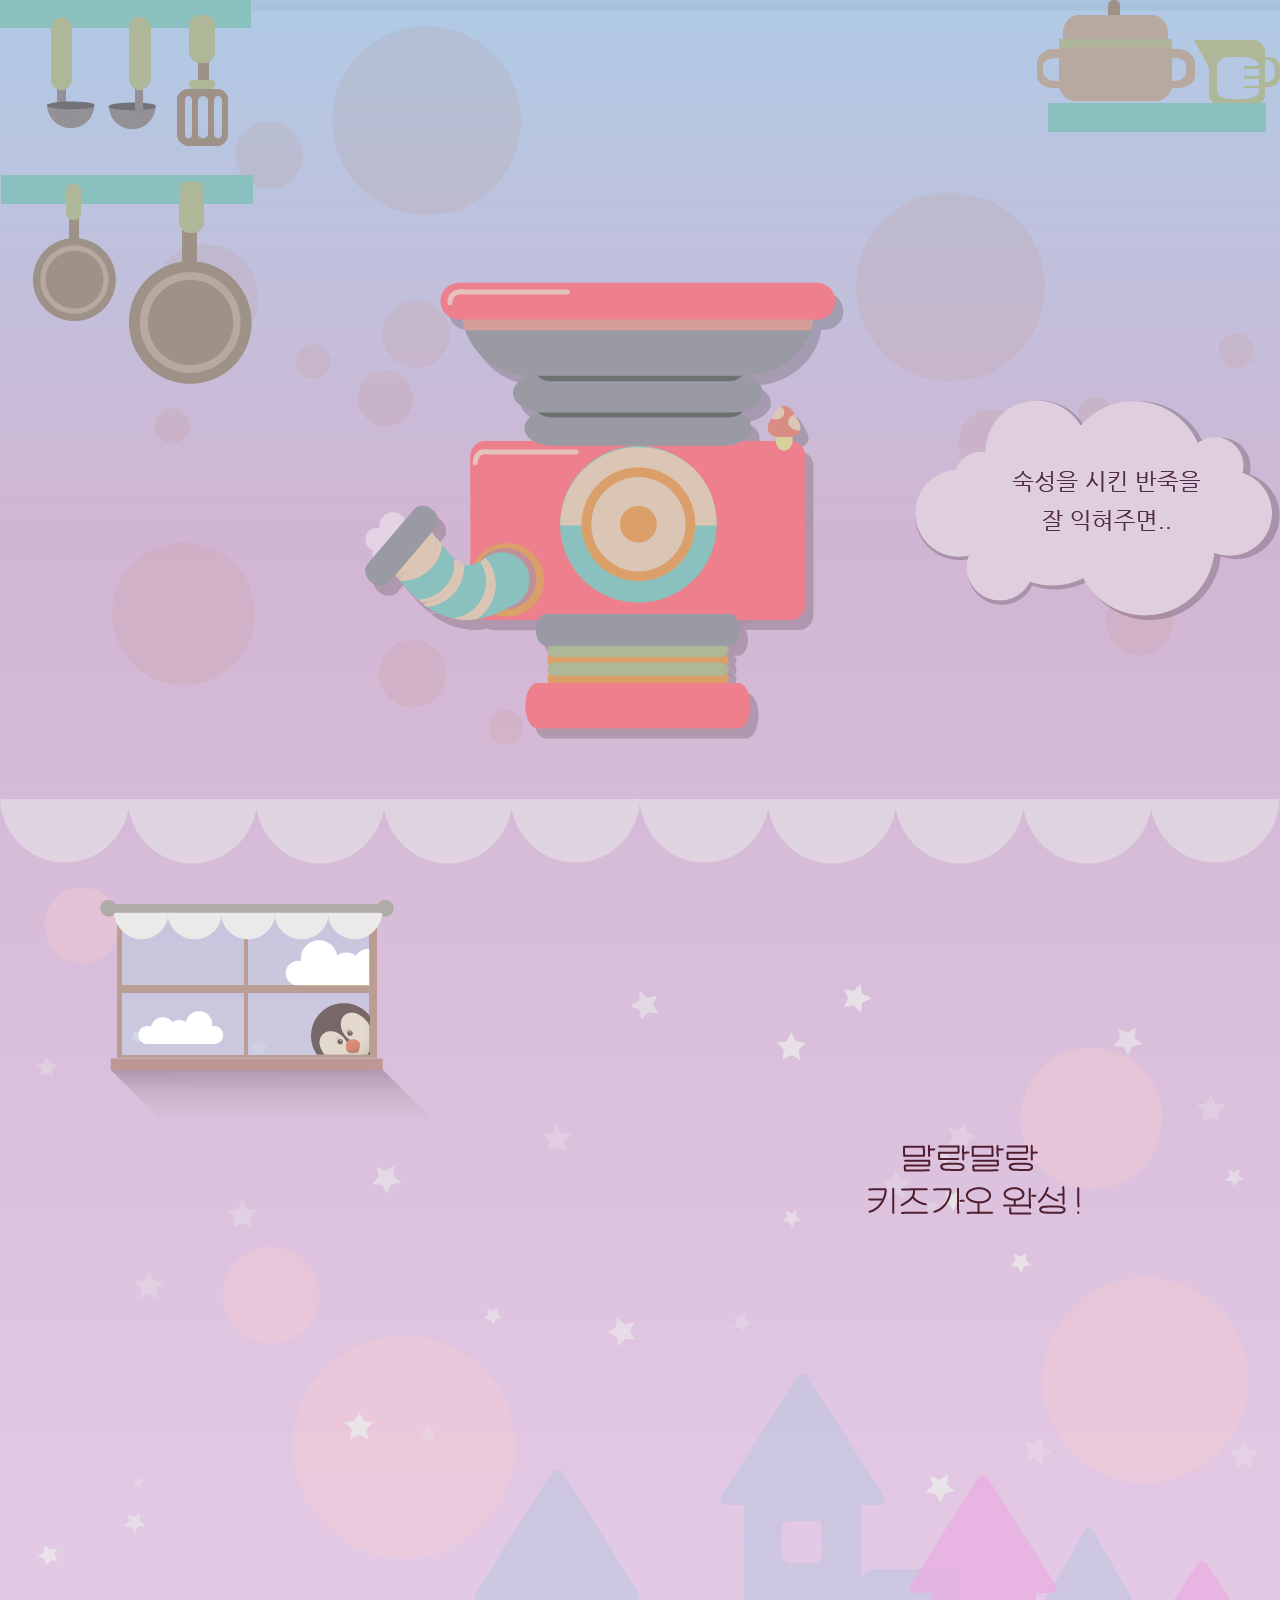
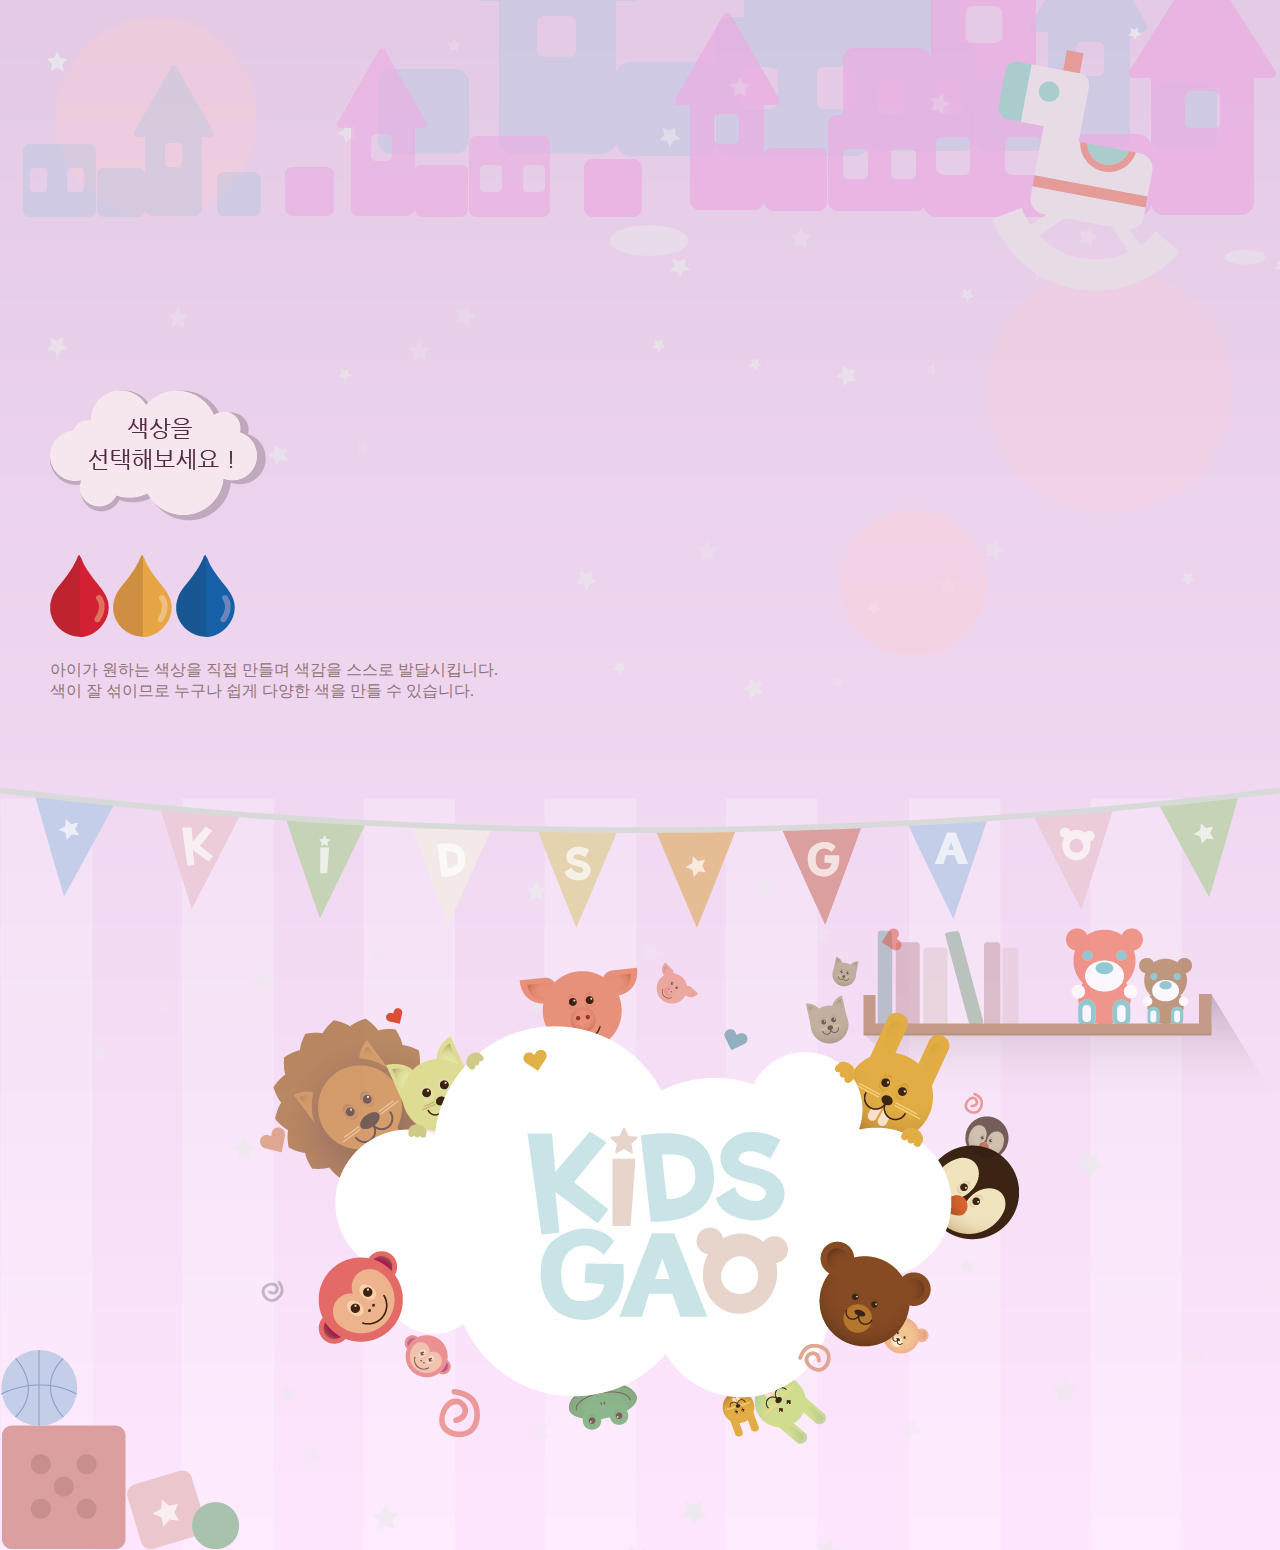
==== commit 7dc6887e: "color3" ====
--- a/KIDSGAO/index.html
+++ b/KIDSGAO/index.html
@@ -175,7 +175,12 @@
                 </p>
             </div>
         </div>
-        <div id="color3"></div>
+        <div id="color3">
+            <div id="flag"></div>
+            <div id="book"></div>
+            <div id="backlogo"></div>
+            <div id="dice"></div>
+        </div>
     </div>
 </body>
 </html>--- a/KIDSGAO/style.css
+++ b/KIDSGAO/style.css
@@ -680,6 +680,7 @@
 #color #color2 #colorWrap #btnWrap{
     margin-bottom:20px;
 }
+/* button 태그는 display 속성의 기본값으로 inline-block 속성값을 가지고 있으므로 기본으로 x축으로 정렬됨 */
 #color #color2 #colorWrap #btnWrap #red{
     width:59px;
     height:82px;
@@ -697,4 +698,42 @@
 }
 #color #color2 #colorWrap p{
     color:#8E7577;
+}
+
+#color #color3{
+    position:relative;
+    width:100%;
+    height:800px;
+    background-image:url(./img/color/color3/color3_bg.png);
+}
+#color #color3 #flag{
+    position:relative;
+    width:1774px;
+    height:178px;
+    background-image:url(./img/color/color3/flag.png);
+    left:50%;
+    margin-left:-887px;
+}
+#color #color3 #book{
+    position:relative;
+    width:417px;
+    height:178px;
+    background-image:url(./img/color/color3/book.png);
+    float:right;
+}
+#color #color3 #backlogo{
+    position:relative;
+    width:759px;
+    height:516px;
+    background-image:url(./img/color/color3/backlogo.png);
+    left:50%;
+    margin-left:-380px;
+}
+#color #color3 #dice{
+    position:absolute;
+    width:239px;
+    height:200px;
+    background-image:url(./img/color/color3/dice.png);
+    left:0;
+    bottom:0;
 }